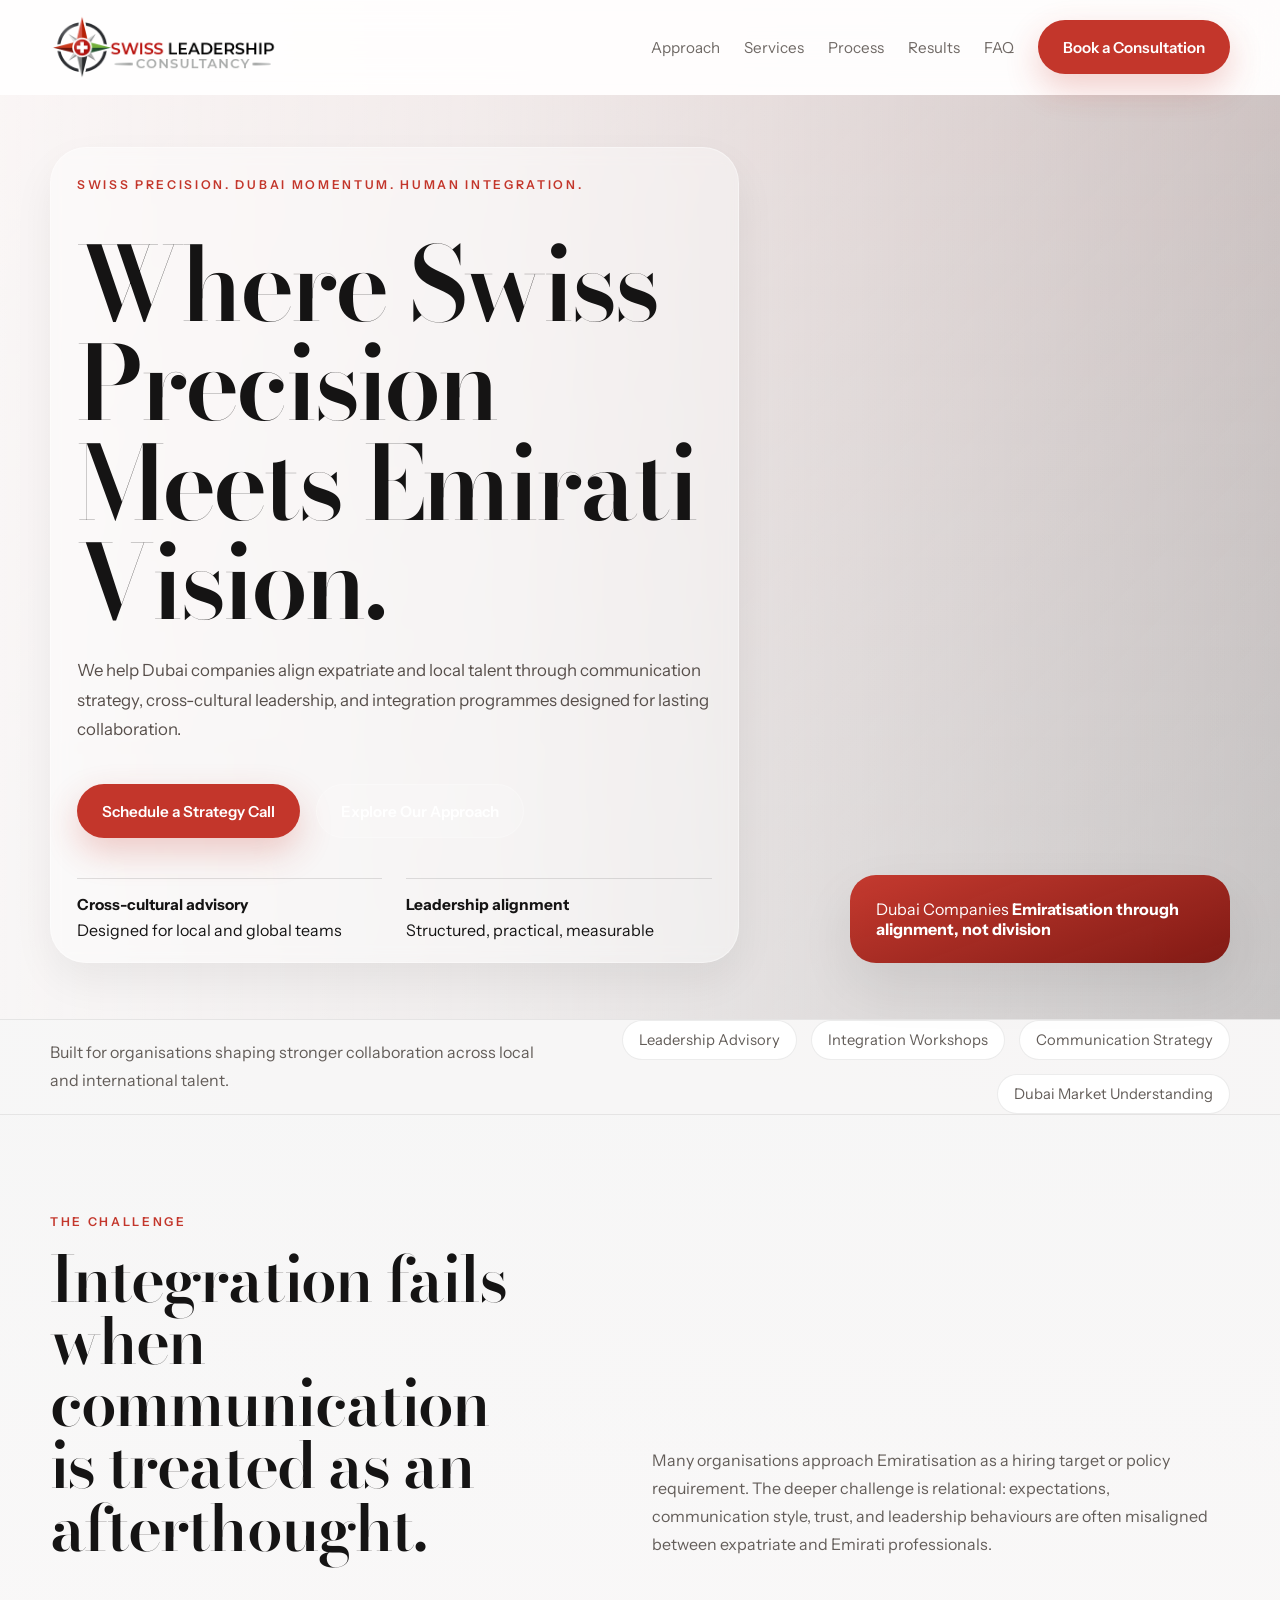
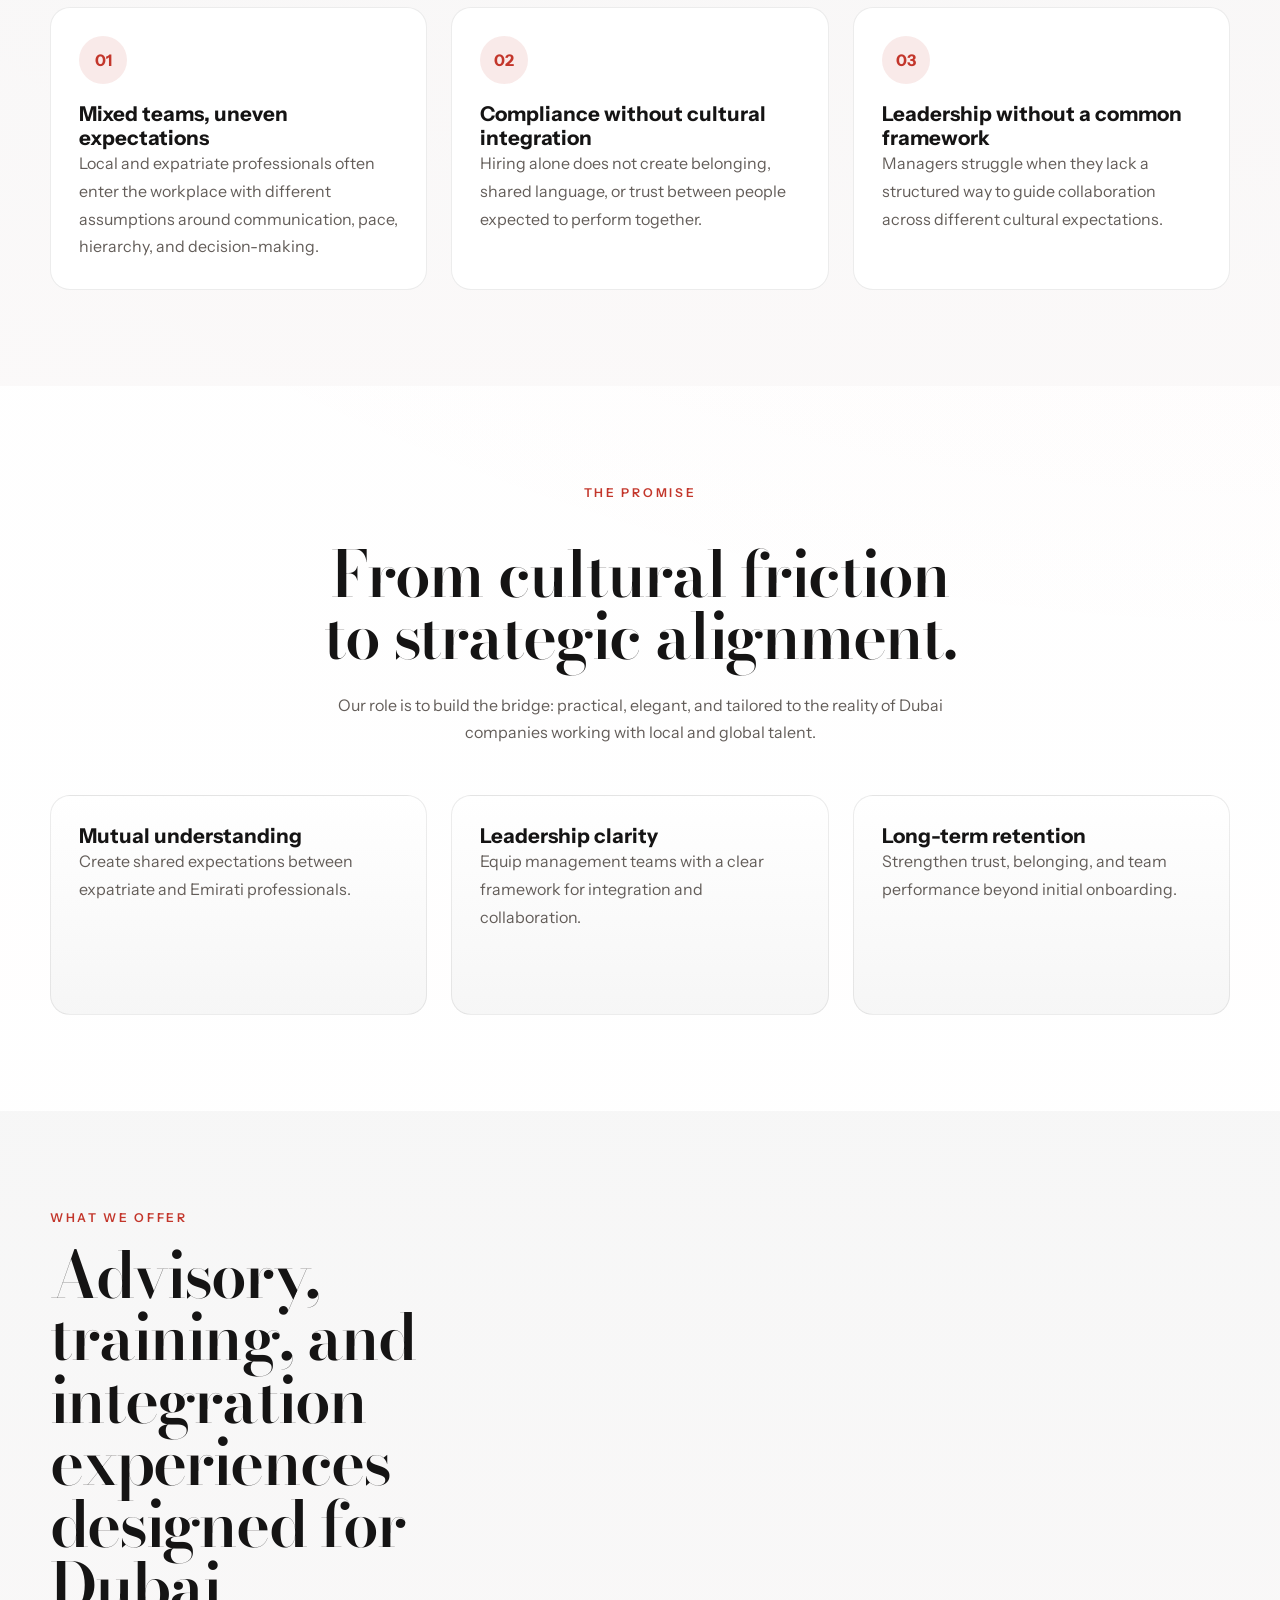
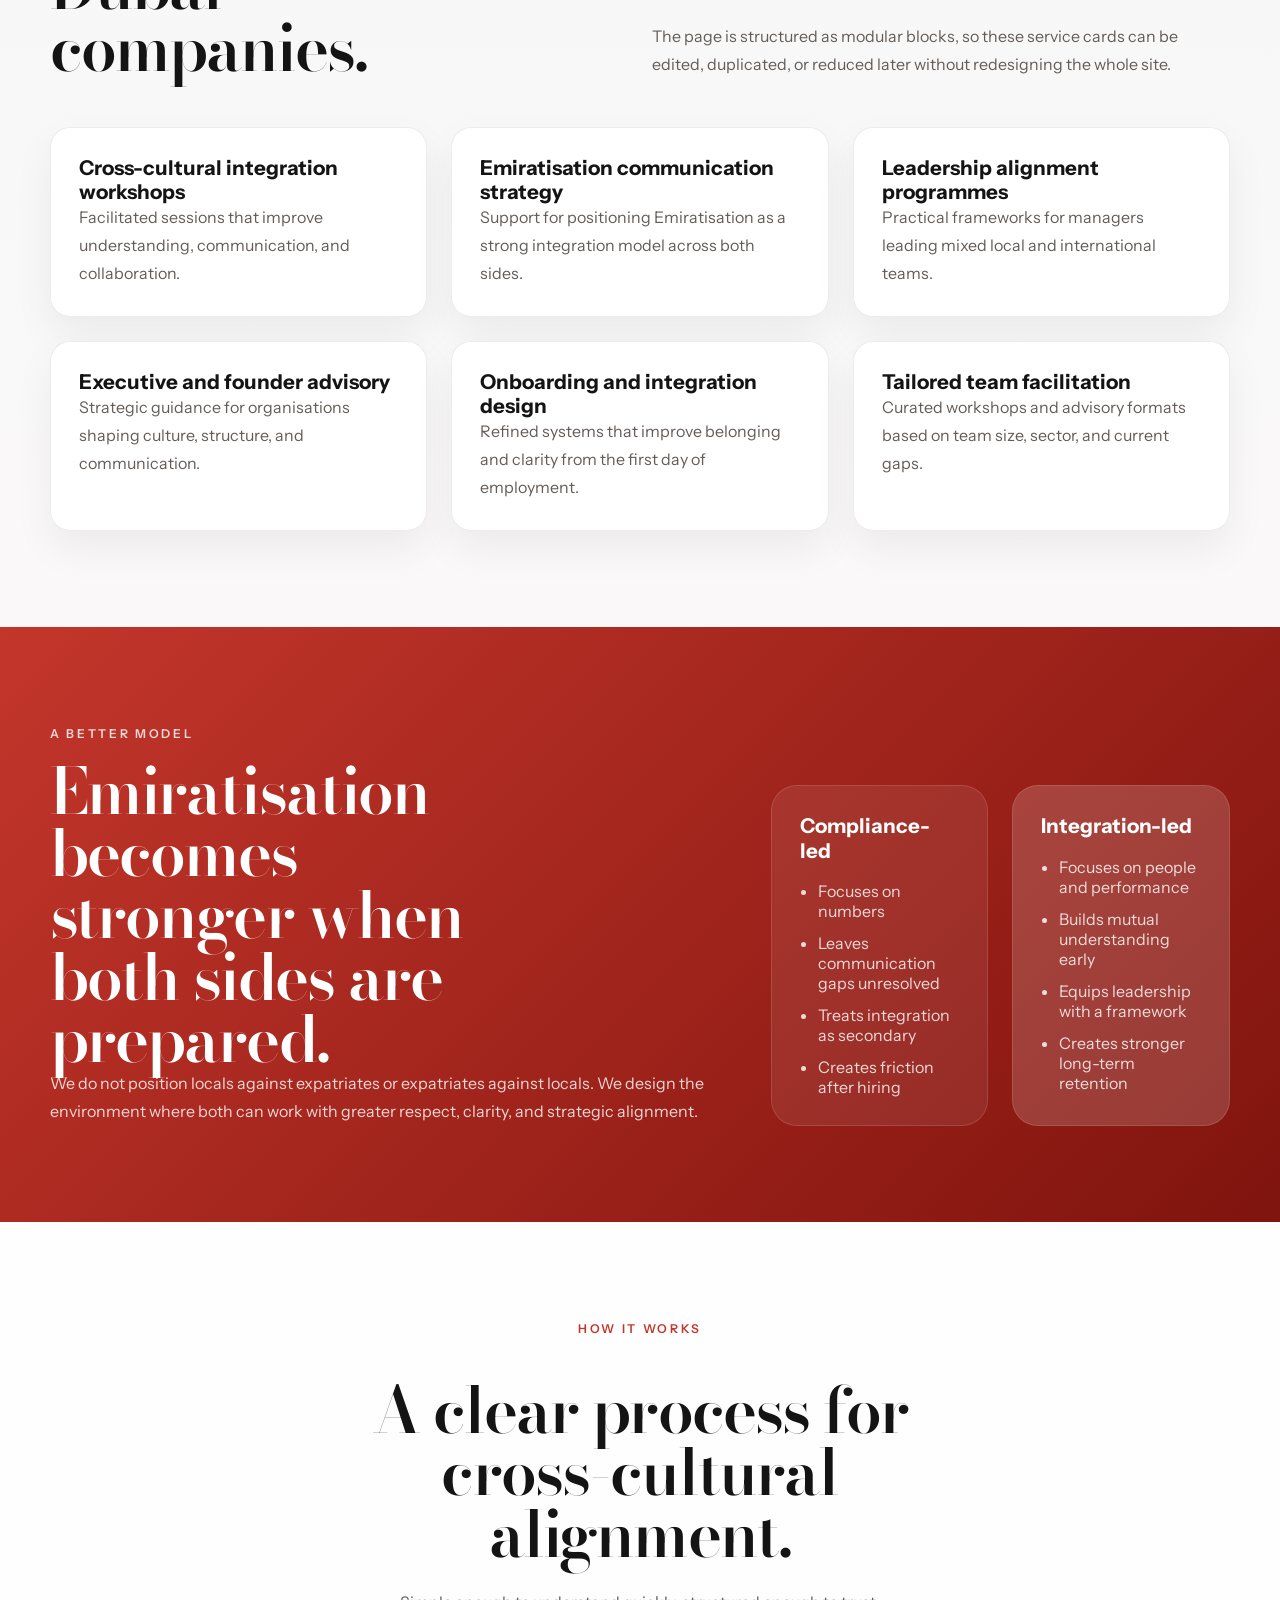
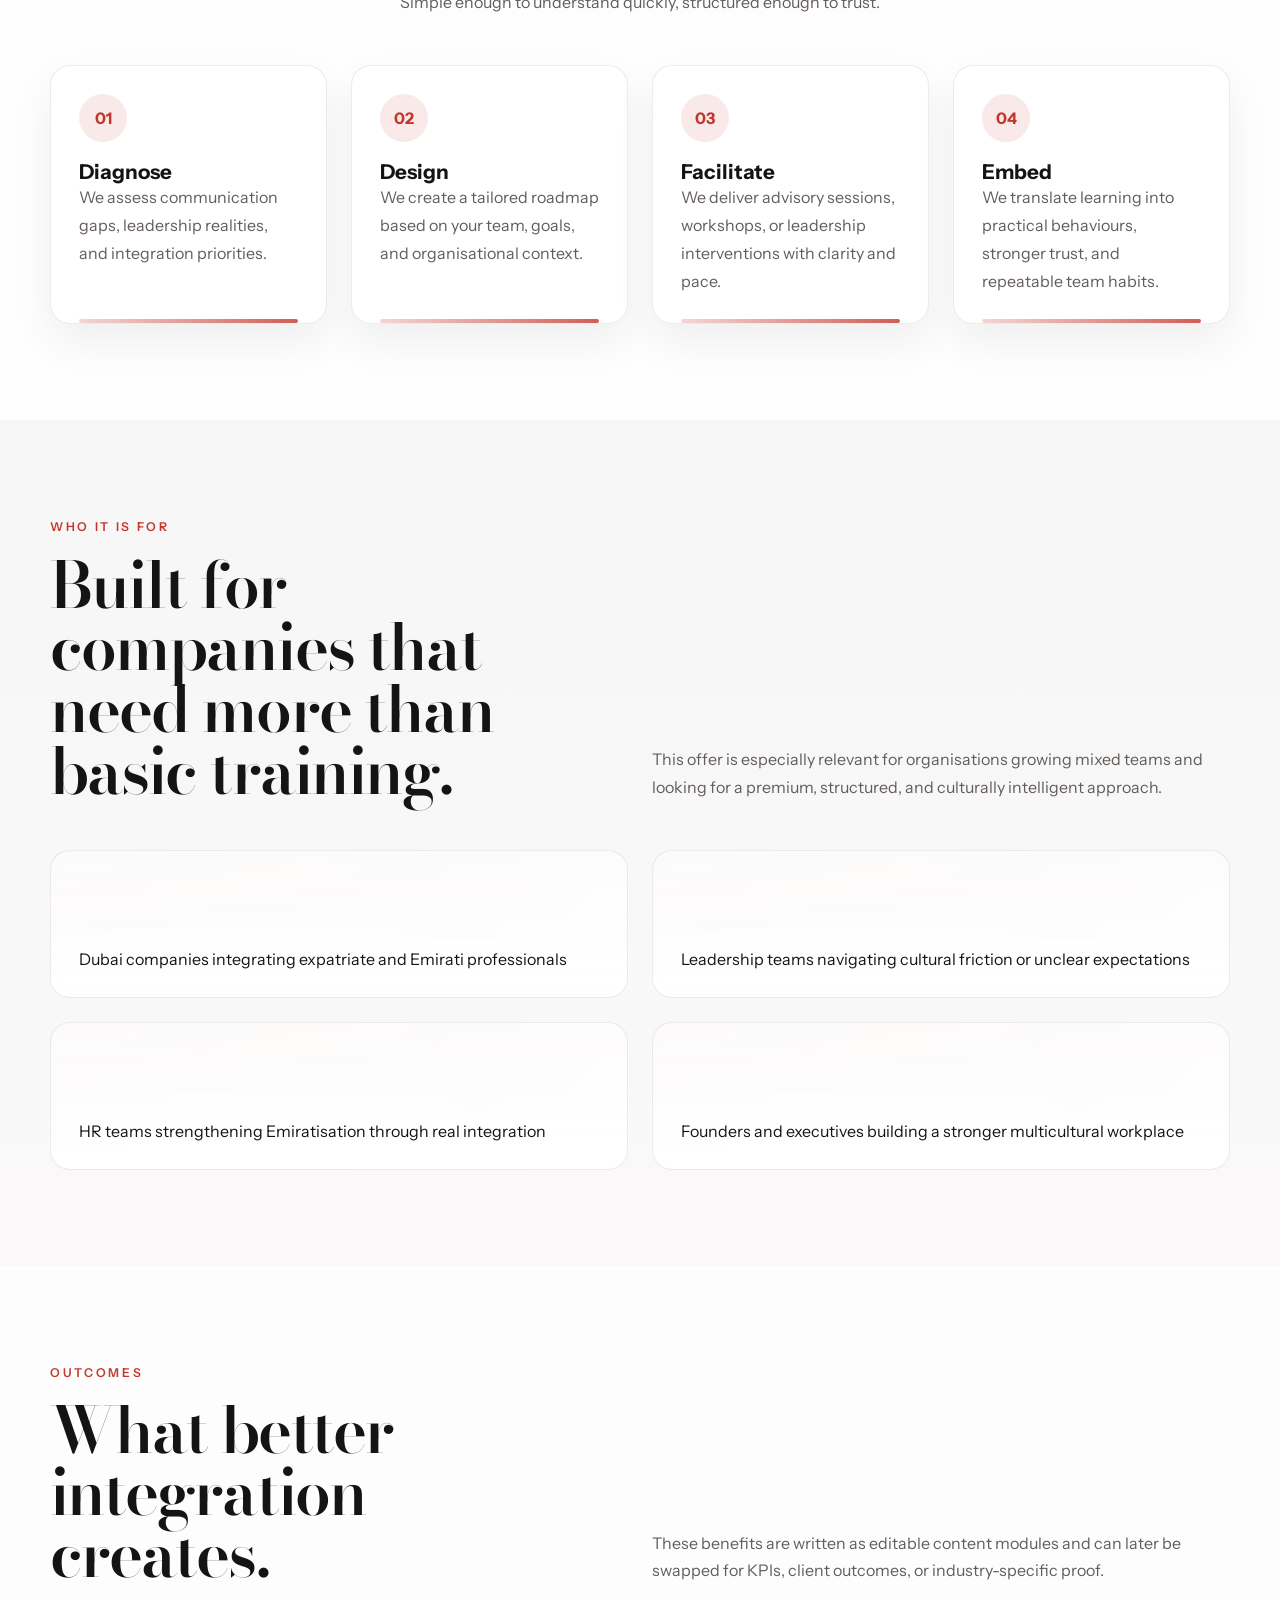
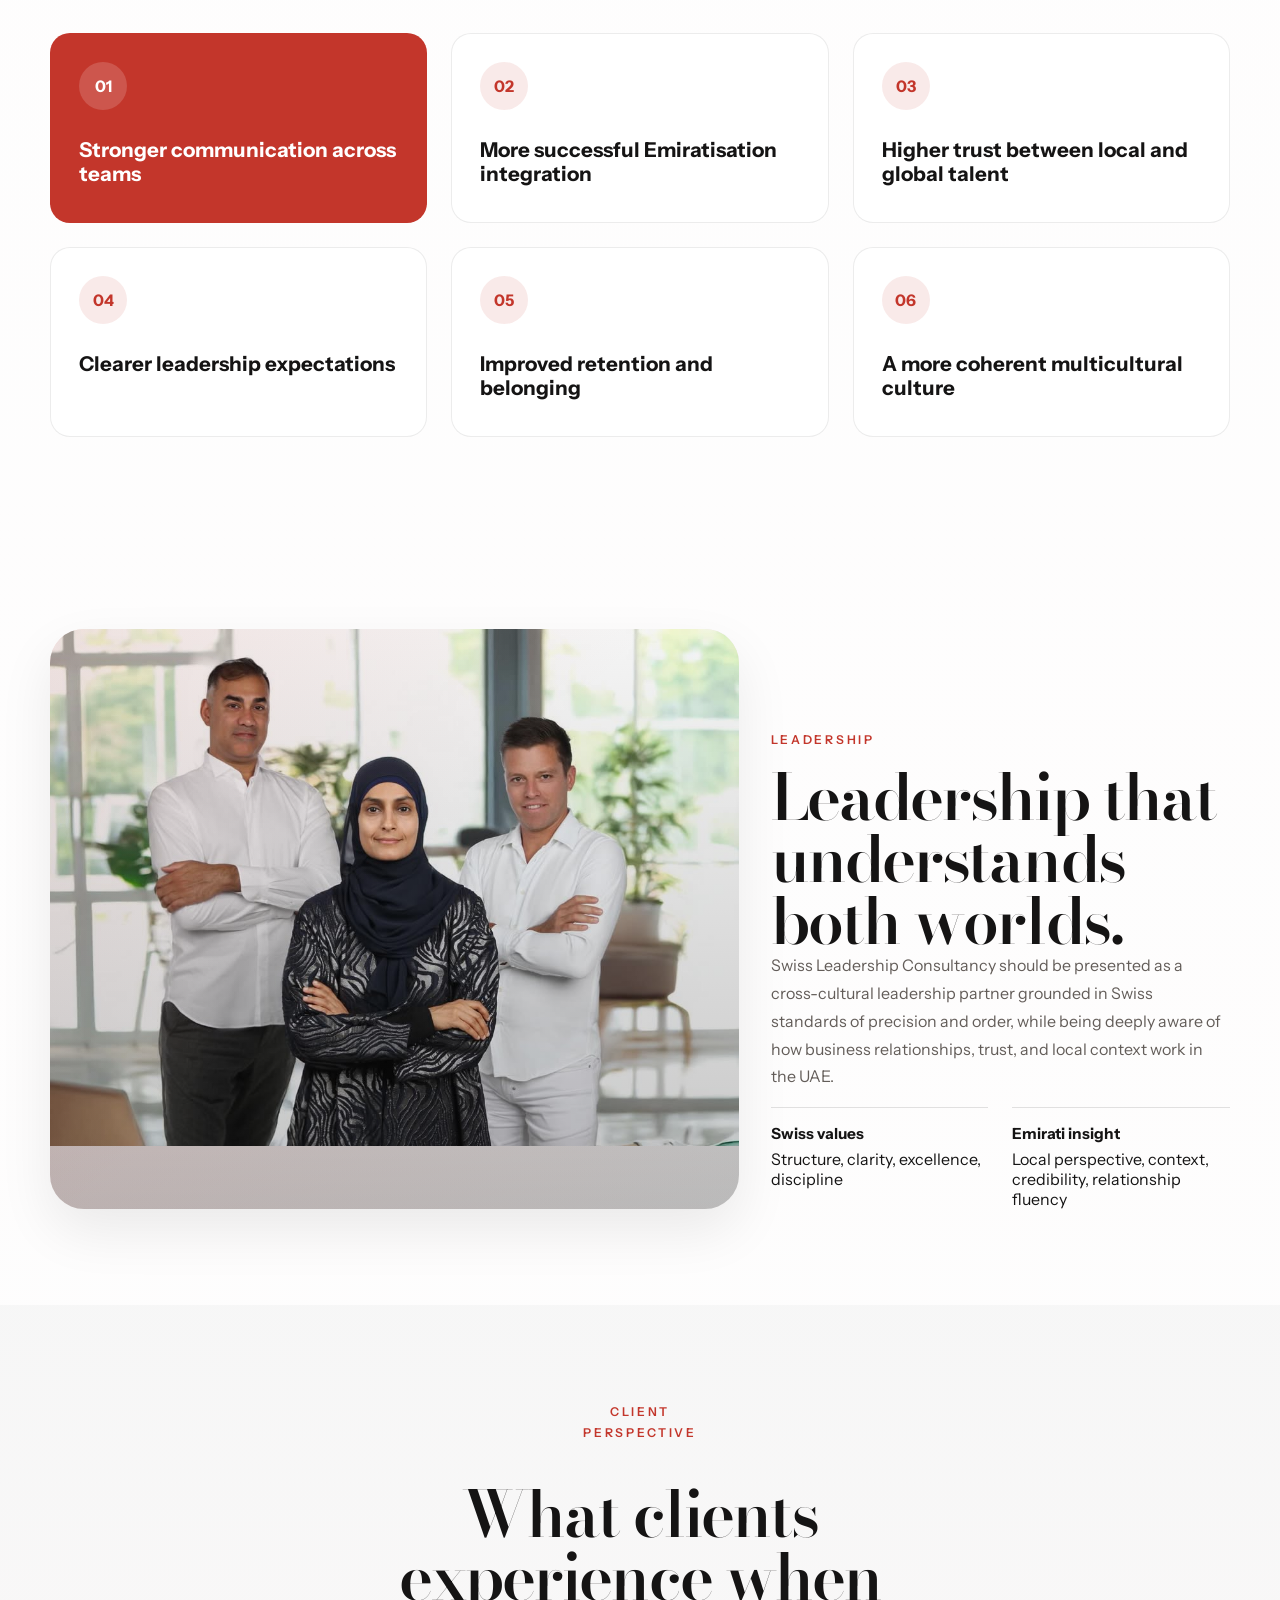
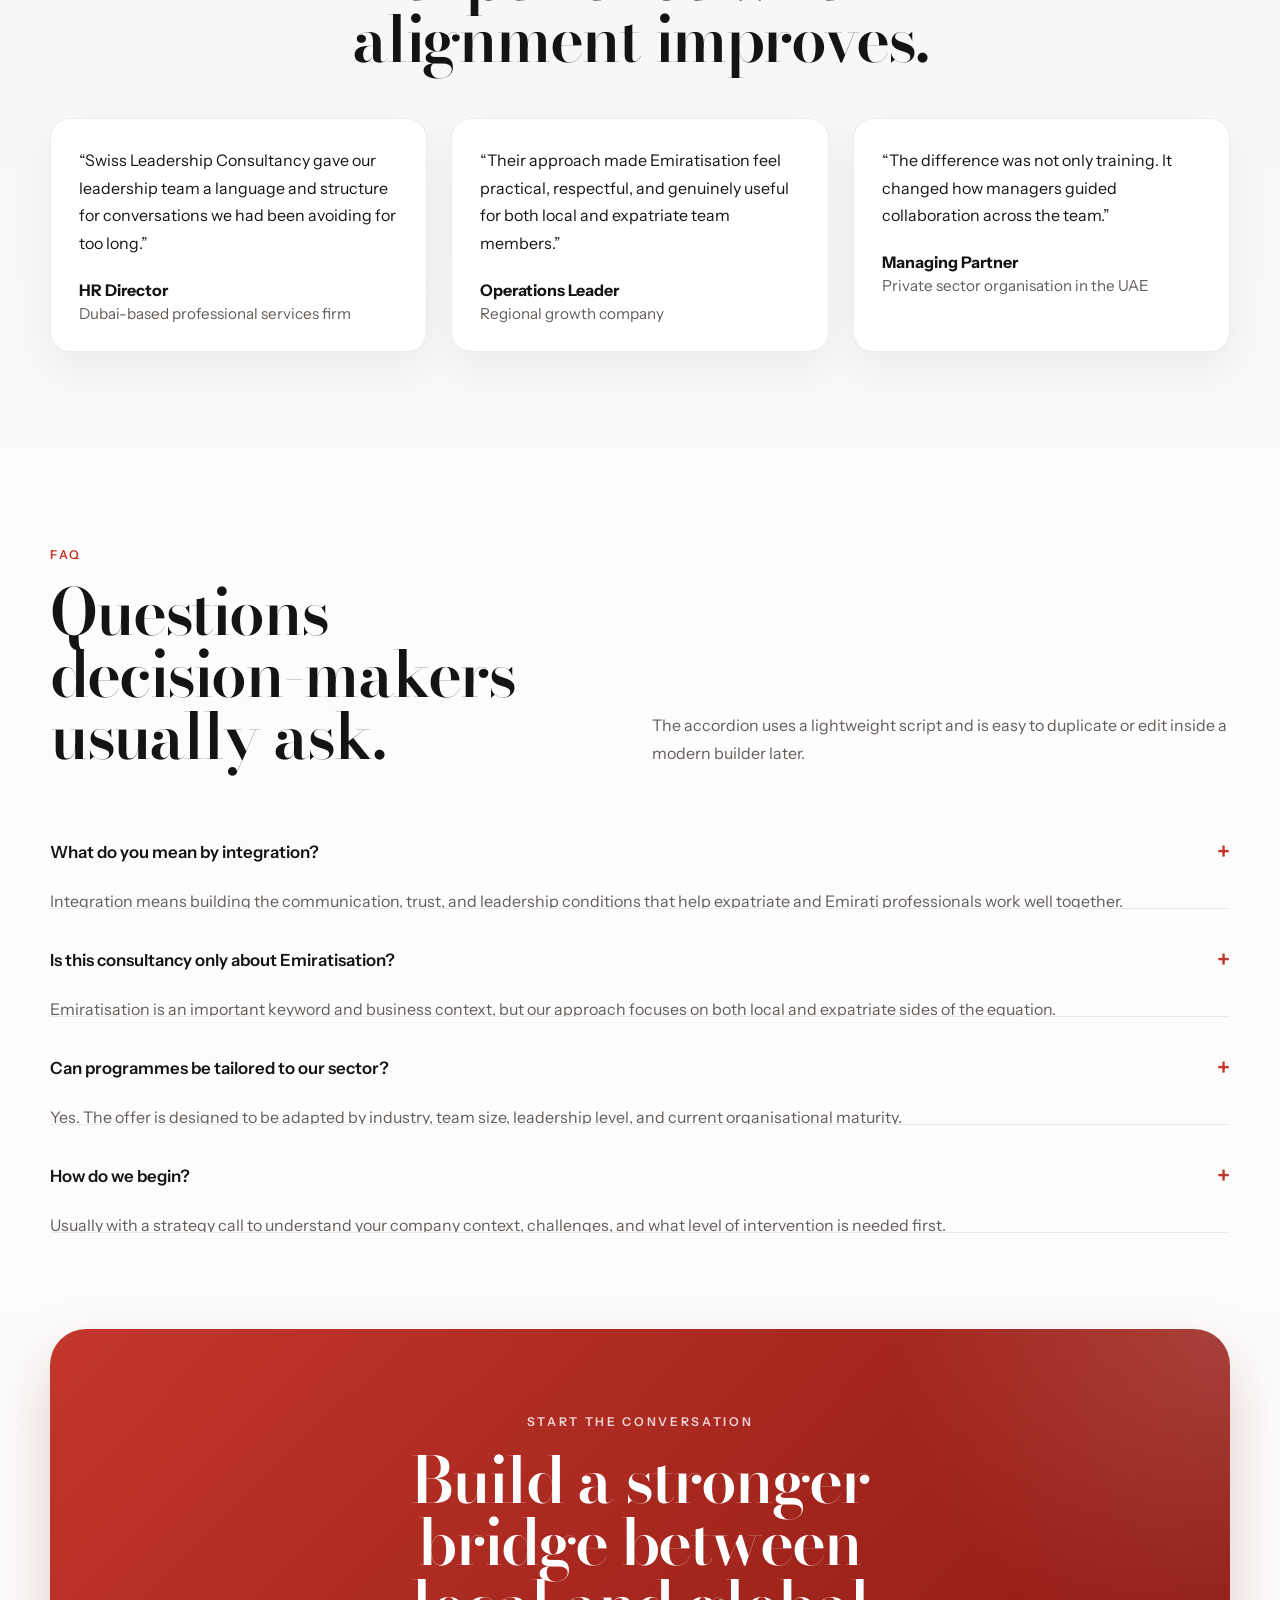
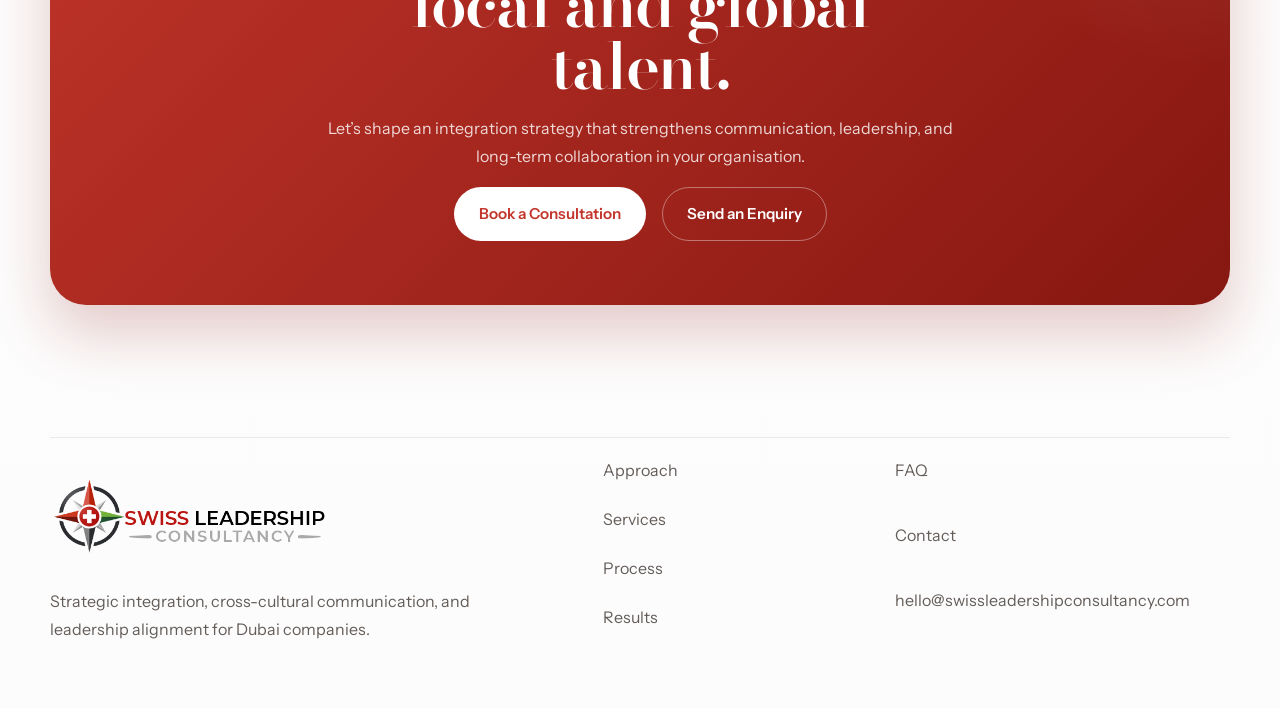
==== index.html @ d68fa77f "Initial landing page" ====
<!DOCTYPE html>
<html lang="en">

<head>
  <meta charset="UTF-8" />
  <meta name="viewport" content="width=device-width, initial-scale=1.0" />
  <title>Swiss Leadership Consultancy</title>
  <meta name="description"
    content="Swiss Leadership Consultancy helps Dubai companies strengthen integration between expatriate and Emirati talent through strategic communication, cultural alignment, and leadership advisory." />
  <link rel="preconnect" href="https://fonts.googleapis.com" />
  <link rel="preconnect" href="https://fonts.gstatic.com" crossorigin />
  <link
    href="https://fonts.googleapis.com/css2?family=Bodoni+Moda:opsz,wght@6..96,500;6..96,600;6..96,700&family=Instrument+Sans:wght@400;500;600;700&display=swap"
    rel="stylesheet" />
  <link rel="stylesheet" href="styles.css" />
</head>

<body>
  <div class="page-shell">
    <header class="site-header" data-header>
      <div class="container nav-shell">
        <a class="brand-mark" href="#top" aria-label="Swiss Leadership Consultancy home">
          <img
            class="brand-mark__logo"
            src="assets/logo.png"
            alt="Swiss Leadership Consultancy"
            width="511"
            height="200" />
        </a>

        <button class="nav-toggle" type="button" aria-expanded="false" aria-controls="site-nav" data-nav-toggle>
          <span></span>
          <span></span>
        </button>

        <nav class="site-nav" id="site-nav" data-nav>
          <a href="#approach">Approach</a>
          <a href="#services">Services</a>
          <a href="#process">Process</a>
          <a href="#results">Results</a>
          <a href="#faq">FAQ</a>
          <a class="button button--primary nav-cta" href="#contact">Book a Consultation</a>
        </nav>
      </div>
    </header>

    <main id="top">
      <section class="hero section">
        <div class="hero-media">
          <div class="hero-media__video-shell">
            <video
              class="hero-media__video"
              autoplay
              muted
              loop
              playsinline
              poster="assets/hero-video-poster.jpg">
              <source src="assets/hero-video.mp4" type="video/mp4" />
            </video>
          </div>
          <div class="hero-media__overlay"></div>
          <div class="hero-media__pattern"></div>
        </div>

        <div class="container hero-grid">
          <div class="hero-copy hero-copy--panel">
            <p class="eyebrow">Swiss precision. Dubai momentum. Human integration.</p>
            <h1>Where Swiss Precision Meets Emirati Vision.</h1>
            <p class="hero-copy__lead">
              We help Dubai companies align expatriate and local talent through
              communication strategy, cross-cultural leadership, and integration
              programmes designed for lasting collaboration.
            </p>
            <div class="hero-actions">
              <a class="button button--primary" href="#contact">Schedule a Strategy Call</a>
              <a class="button button--secondary" href="#services">Explore Our Approach</a>
            </div>
            <div class="hero-trust">
              <div>
                <strong>Cross-cultural advisory</strong>
                <span>Designed for local and global teams</span>
              </div>
              <div>
                <strong>Leadership alignment</strong>
                <span>Structured, practical, measurable</span>
              </div>
            </div>
          </div>

          <div class="hero-visual" aria-label="Dubai companies alignment message">
            <div class="hero-visual__frame">
              <div class="hero-visual__card hero-visual__card--accent">
                <span>Dubai Companies</span>
                <strong>Emiratisation through alignment, not division</strong>
              </div>
            </div>
          </div>
        </div>
      </section>

      <section class="trust-strip">
        <div class="container trust-strip__inner">
          <p>Built for organisations shaping stronger collaboration across local and international talent.</p>
          <div class="trust-strip__items" aria-label="Credibility highlights">
            <span>Leadership Advisory</span>
            <span>Integration Workshops</span>
            <span>Communication Strategy</span>
            <span>Dubai Market Understanding</span>
          </div>
        </div>
      </section>

      <section class="section section--soft" id="approach">
        <div class="container split-intro">
          <div>
            <p class="eyebrow">The challenge</p>
            <h2>Integration fails when communication is treated as an afterthought.</h2>
          </div>
          <p class="section-intro">
            Many organisations approach Emiratisation as a hiring target or policy
            requirement. The deeper challenge is relational: expectations,
            communication style, trust, and leadership behaviours are often
            misaligned between expatriate and Emirati professionals.
          </p>
        </div>

        <div class="container card-grid card-grid--three">
          <article class="info-card">
            <span class="card-index">01</span>
            <h3>Mixed teams, uneven expectations</h3>
            <p>
              Local and expatriate professionals often enter the workplace with
              different assumptions around communication, pace, hierarchy, and decision-making.
            </p>
          </article>
          <article class="info-card">
            <span class="card-index">02</span>
            <h3>Compliance without cultural integration</h3>
            <p>
              Hiring alone does not create belonging, shared language, or trust
              between people expected to perform together.
            </p>
          </article>
          <article class="info-card">
            <span class="card-index">03</span>
            <h3>Leadership without a common framework</h3>
            <p>
              Managers struggle when they lack a structured way to guide
              collaboration across different cultural expectations.
            </p>
          </article>
        </div>
      </section>

      <section class="section">
        <div class="container centered-intro">
          <p class="eyebrow">The promise</p>
          <h2>From cultural friction to strategic alignment.</h2>
          <p>
            Our role is to build the bridge: practical, elegant, and tailored to the
            reality of Dubai companies working with local and global talent.
          </p>
        </div>

        <div class="container promise-grid">
          <article class="pillar-card">
            <h3>Mutual understanding</h3>
            <p>Create shared expectations between expatriate and Emirati professionals.</p>
          </article>
          <article class="pillar-card">
            <h3>Leadership clarity</h3>
            <p>Equip management teams with a clear framework for integration and collaboration.</p>
          </article>
          <article class="pillar-card">
            <h3>Long-term retention</h3>
            <p>Strengthen trust, belonging, and team performance beyond initial onboarding.</p>
          </article>
        </div>
      </section>

      <section class="section section--soft" id="services">
        <div class="container split-intro">
          <div>
            <p class="eyebrow">What we offer</p>
            <h2>Advisory, training, and integration experiences designed for Dubai companies.</h2>
          </div>
          <p class="section-intro">
            The page is structured as modular blocks, so these service cards can be
            edited, duplicated, or reduced later without redesigning the whole site.
          </p>
        </div>

        <div class="container card-grid card-grid--three">
          <article class="service-card">
            <h3>Cross-cultural integration workshops</h3>
            <p>Facilitated sessions that improve understanding, communication, and collaboration.</p>
          </article>
          <article class="service-card">
            <h3>Emiratisation communication strategy</h3>
            <p>Support for positioning Emiratisation as a strong integration model across both sides.</p>
          </article>
          <article class="service-card">
            <h3>Leadership alignment programmes</h3>
            <p>Practical frameworks for managers leading mixed local and international teams.</p>
          </article>
          <article class="service-card">
            <h3>Executive and founder advisory</h3>
            <p>Strategic guidance for organisations shaping culture, structure, and communication.</p>
          </article>
          <article class="service-card">
            <h3>Onboarding and integration design</h3>
            <p>Refined systems that improve belonging and clarity from the first day of employment.</p>
          </article>
          <article class="service-card">
            <h3>Tailored team facilitation</h3>
            <p>Curated workshops and advisory formats based on team size, sector, and current gaps.</p>
          </article>
        </div>
      </section>

      <section class="section section--contrast">
        <div class="container comparison-layout">
          <div class="comparison-copy">
            <p class="eyebrow eyebrow--light">A better model</p>
            <h2>Emiratisation becomes stronger when both sides are prepared.</h2>
            <p>
              We do not position locals against expatriates or expatriates against
              locals. We design the environment where both can work with greater
              respect, clarity, and strategic alignment.
            </p>
          </div>
          <div class="comparison-table">
            <div class="comparison-table__column">
              <h3>Compliance-led</h3>
              <ul>
                <li>Focuses on numbers</li>
                <li>Leaves communication gaps unresolved</li>
                <li>Treats integration as secondary</li>
                <li>Creates friction after hiring</li>
              </ul>
            </div>
            <div class="comparison-table__column comparison-table__column--accent">
              <h3>Integration-led</h3>
              <ul>
                <li>Focuses on people and performance</li>
                <li>Builds mutual understanding early</li>
                <li>Equips leadership with a framework</li>
                <li>Creates stronger long-term retention</li>
              </ul>
            </div>
          </div>
        </div>
      </section>

      <section class="section" id="process">
        <div class="container centered-intro">
          <p class="eyebrow">How it works</p>
          <h2>A clear process for cross-cultural alignment.</h2>
          <p>Simple enough to understand quickly, structured enough to trust.</p>
        </div>

        <div class="container process-grid">
          <article class="process-step">
            <span>01</span>
            <h3>Diagnose</h3>
            <p>We assess communication gaps, leadership realities, and integration priorities.</p>
          </article>
          <article class="process-step">
            <span>02</span>
            <h3>Design</h3>
            <p>We create a tailored roadmap based on your team, goals, and organisational context.</p>
          </article>
          <article class="process-step">
            <span>03</span>
            <h3>Facilitate</h3>
            <p>We deliver advisory sessions, workshops, or leadership interventions with clarity and pace.</p>
          </article>
          <article class="process-step">
            <span>04</span>
            <h3>Embed</h3>
            <p>We translate learning into practical behaviours, stronger trust, and repeatable team habits.</p>
          </article>
        </div>
      </section>

      <section class="section section--soft">
        <div class="container split-intro">
          <div>
            <p class="eyebrow">Who it is for</p>
            <h2>Built for companies that need more than basic training.</h2>
          </div>
          <p class="section-intro">
            This offer is especially relevant for organisations growing mixed teams
            and looking for a premium, structured, and culturally intelligent approach.
          </p>
        </div>
        <div class="container audience-grid">
          <div class="audience-card">Dubai companies integrating expatriate and Emirati professionals</div>
          <div class="audience-card">Leadership teams navigating cultural friction or unclear expectations</div>
          <div class="audience-card">HR teams strengthening Emiratisation through real integration</div>
          <div class="audience-card">Founders and executives building a stronger multicultural workplace</div>
        </div>
      </section>

      <section class="section" id="results">
        <div class="container split-intro">
          <div>
            <p class="eyebrow">Outcomes</p>
            <h2>What better integration creates.</h2>
          </div>
          <p class="section-intro">
            These benefits are written as editable content modules and can later be
            swapped for KPIs, client outcomes, or industry-specific proof.
          </p>
        </div>

        <div class="container results-grid">
          <article class="result-card result-card--highlight">
            <strong>01</strong>
            <h3>Stronger communication across teams</h3>
          </article>
          <article class="result-card">
            <strong>02</strong>
            <h3>More successful Emiratisation integration</h3>
          </article>
          <article class="result-card">
            <strong>03</strong>
            <h3>Higher trust between local and global talent</h3>
          </article>
          <article class="result-card">
            <strong>04</strong>
            <h3>Clearer leadership expectations</h3>
          </article>
          <article class="result-card">
            <strong>05</strong>
            <h3>Improved retention and belonging</h3>
          </article>
          <article class="result-card">
            <strong>06</strong>
            <h3>A more coherent multicultural culture</h3>
          </article>
        </div>
      </section>

      <section class="section team-section">
        <div class="container team-layout">
          <div class="team-visual">
            <div class="team-visual__portrait">
              <img
                class="team-visual__image"
                src="assets/team.jpg"
                alt="Swiss Leadership Consultancy founders and leadership team"
                width="1080"
                height="810" />
            </div>
          </div>
          <div class="team-copy">
            <p class="eyebrow">Leadership</p>
            <h2>Leadership that understands both worlds.</h2>
            <p>
              Swiss Leadership Consultancy should be presented as a cross-cultural
              leadership partner grounded in Swiss standards of precision and order,
              while being deeply aware of how business relationships, trust, and local
              context work in the UAE.
            </p>
            <div class="team-highlights">
              <div>
                <strong>Swiss values</strong>
                <span>Structure, clarity, excellence, discipline</span>
              </div>
              <div>
                <strong>Emirati insight</strong>
                <span>Local perspective, context, credibility, relationship fluency</span>
              </div>
            </div>
          </div>
        </div>
      </section>

      <section class="section section--soft">
        <div class="container centered-intro">
          <p class="eyebrow">Client perspective</p>
          <h2>What clients experience when alignment improves.</h2>
        </div>

        <div class="container testimonial-grid">
          <article class="testimonial-card">
            <p>
              “Swiss Leadership Consultancy gave our leadership team a language and
              structure for conversations we had been avoiding for too long.”
            </p>
            <strong>HR Director</strong>
            <span>Dubai-based professional services firm</span>
          </article>
          <article class="testimonial-card">
            <p>
              “Their approach made Emiratisation feel practical, respectful, and
              genuinely useful for both local and expatriate team members.”
            </p>
            <strong>Operations Leader</strong>
            <span>Regional growth company</span>
          </article>
          <article class="testimonial-card">
            <p>
              “The difference was not only training. It changed how managers guided
              collaboration across the team.”
            </p>
            <strong>Managing Partner</strong>
            <span>Private sector organisation in the UAE</span>
          </article>
        </div>
      </section>

      <section class="section faq-section" id="faq">
        <div class="container split-intro">
          <div>
            <p class="eyebrow">FAQ</p>
            <h2>Questions decision-makers usually ask.</h2>
          </div>
          <p class="section-intro">
            The accordion uses a lightweight script and is easy to duplicate or
            edit inside a modern builder later.
          </p>
        </div>

        <div class="container faq-list" data-faq-list>
          <article class="faq-item">
            <button class="faq-question" type="button" aria-expanded="false">
              What do you mean by integration?
            </button>
            <div class="faq-answer">
              <p>
                Integration means building the communication, trust, and leadership
                conditions that help expatriate and Emirati professionals work well together.
              </p>
            </div>
          </article>
          <article class="faq-item">
            <button class="faq-question" type="button" aria-expanded="false">
              Is this consultancy only about Emiratisation?
            </button>
            <div class="faq-answer">
              <p>
                Emiratisation is an important keyword and business context, but our
                approach focuses on both local and expatriate sides of the equation.
              </p>
            </div>
          </article>
          <article class="faq-item">
            <button class="faq-question" type="button" aria-expanded="false">
              Can programmes be tailored to our sector?
            </button>
            <div class="faq-answer">
              <p>
                Yes. The offer is designed to be adapted by industry, team size,
                leadership level, and current organisational maturity.
              </p>
            </div>
          </article>
          <article class="faq-item">
            <button class="faq-question" type="button" aria-expanded="false">
              How do we begin?
            </button>
            <div class="faq-answer">
              <p>
                Usually with a strategy call to understand your company context,
                challenges, and what level of intervention is needed first.
              </p>
            </div>
          </article>
        </div>
      </section>

      <section class="section cta-section" id="contact">
        <div class="container cta-panel">
          <p class="eyebrow eyebrow--light">Start the conversation</p>
          <h2>Build a stronger bridge between local and global talent.</h2>
          <p>
            Let’s shape an integration strategy that strengthens communication,
            leadership, and long-term collaboration in your organisation.
          </p>
          <div class="hero-actions hero-actions--center">
            <a class="button button--light" href="mailto:hello@swissleadershipconsultancy.com">Book a Consultation</a>
            <a class="button button--ghost" href="mailto:hello@swissleadershipconsultancy.com">Send an Enquiry</a>
          </div>
        </div>
      </section>
    </main>

    <footer class="site-footer">
      <div class="container footer-grid">
          <div>
            <a class="brand-mark brand-mark--footer" href="#top">
              <img
                class="brand-mark__logo brand-mark__logo--footer"
                src="assets/logo.png"
                alt="Swiss Leadership Consultancy"
                width="511"
                height="200" />
            </a>
          <p class="footer-note">
            Strategic integration, cross-cultural communication, and leadership
            alignment for Dubai companies.
          </p>
        </div>
        <div class="footer-links">
          <a href="#approach">Approach</a>
          <a href="#services">Services</a>
          <a href="#process">Process</a>
          <a href="#results">Results</a>
        </div>
        <div class="footer-links">
          <a href="#faq">FAQ</a>
          <a href="#contact">Contact</a>
          <a href="mailto:hello@swissleadershipconsultancy.com">hello@swissleadershipconsultancy.com</a>
        </div>
      </div>
    </footer>
  </div>

  <script src="script.js"></script>
</body>

</html>
---- styles.css ----
:root {
  --color-bg: #ffffff;
  --color-surface: #f6f6f6;
  --color-primary: #c3362b;
  --color-text: #151414;
  --color-muted: #635d59;
  --color-border: rgba(21, 20, 20, 0.1);
  --color-overlay: rgba(16, 16, 16, 0.42);
  --shadow-soft: 0 22px 54px rgba(18, 16, 16, 0.08);
  --shadow-card: 0 18px 42px rgba(18, 16, 16, 0.06);
  --radius-xl: 36px;
  --radius-lg: 26px;
  --radius-md: 20px;
  --radius-sm: 14px;
  --container: 1180px;
  --space-1: 8px;
  --space-2: 16px;
  --space-3: 24px;
  --space-4: 32px;
  --space-5: 48px;
  --space-6: 72px;
  --space-7: 96px;
}

*,
*::before,
*::after {
  box-sizing: border-box;
}

html {
  scroll-behavior: smooth;
}

body {
  margin: 0;
  font-family: "Instrument Sans", sans-serif;
  color: var(--color-text);
  background:
    radial-gradient(circle at top right, rgba(195, 54, 43, 0.07), transparent 22%),
    linear-gradient(180deg, #ffffff 0%, #fdfcfc 100%);
}

img,
video {
  display: block;
  max-width: 100%;
}

a {
  color: inherit;
  text-decoration: none;
}

button,
input,
textarea,
select {
  font: inherit;
}

.page-shell {
  overflow: clip;
}

.container {
  width: min(calc(100% - 40px), var(--container));
  margin: 0 auto;
}

.section {
  padding: var(--space-7) 0;
}

.section--soft {
  background: linear-gradient(180deg, rgba(246, 246, 246, 0.92), rgba(250, 248, 248, 0.86));
}

.section--contrast {
  color: #ffffff;
  background:
    linear-gradient(135deg, rgba(195, 54, 43, 0.98), rgba(126, 19, 13, 0.98)),
    #c3362b;
}

.eyebrow {
  margin: 0 0 var(--space-2);
  font-size: 0.76rem;
  font-weight: 600;
  letter-spacing: 0.22em;
  text-transform: uppercase;
  color: var(--color-primary);
}

.eyebrow--light {
  color: rgba(255, 255, 255, 0.76);
}

h1,
h2,
h3 {
  margin: 0;
}

h1,
h2 {
  font-family: "Bodoni Moda", serif;
  font-weight: 600;
  letter-spacing: -0.03em;
  line-height: 0.97;
}

h1 {
  font-size: clamp(3.65rem, 8vw, 6.4rem);
  max-width: 10ch;
}

h2 {
  font-size: clamp(2.5rem, 5vw, 4.2rem);
  max-width: 12ch;
}

h3 {
  font-size: 1.28rem;
  line-height: 1.18;
}

p {
  margin: 0;
  color: var(--color-muted);
  line-height: 1.74;
}

.site-header {
  position: sticky;
  top: 0;
  z-index: 50;
  backdrop-filter: blur(18px);
  background: rgba(255, 255, 255, 0.8);
  border-bottom: 1px solid transparent;
  transition: border-color 180ms ease, background 180ms ease, box-shadow 180ms ease;
}

.site-header.is-scrolled {
  border-color: var(--color-border);
  box-shadow: 0 12px 32px rgba(17, 17, 17, 0.04);
}

.nav-shell {
  display: flex;
  align-items: center;
  justify-content: space-between;
  min-height: 94px;
  gap: var(--space-3);
}

.brand-mark {
  display: inline-flex;
  align-items: center;
  flex: 0 0 auto;
}

.brand-mark__logo {
  width: clamp(188px, 18vw, 268px);
  height: auto;
  object-fit: contain;
}

.brand-mark__logo--footer {
  width: clamp(200px, 22vw, 290px);
}

.site-nav {
  display: flex;
  align-items: center;
  gap: var(--space-3);
}

.site-nav a:not(.button) {
  font-size: 0.95rem;
  color: #6f6965;
}

.nav-toggle {
  display: none;
  border: 0;
  background: transparent;
  padding: 0;
}

.nav-toggle span {
  display: block;
  width: 24px;
  height: 2px;
  margin: 5px 0;
  background: var(--color-text);
}

.button {
  display: inline-flex;
  align-items: center;
  justify-content: center;
  min-height: 54px;
  padding: 0 24px;
  border-radius: 999px;
  border: 1px solid transparent;
  font-size: 0.95rem;
  font-weight: 600;
  transition: transform 180ms ease, box-shadow 180ms ease, background-color 180ms ease;
}

.button:hover {
  transform: translateY(-2px);
}

.button--primary {
  background: var(--color-primary);
  color: #ffffff;
  box-shadow: 0 14px 34px rgba(195, 54, 43, 0.24);
}

.button--secondary {
  border-color: rgba(255, 255, 255, 0.25);
  background: rgba(255, 255, 255, 0.12);
  color: #ffffff;
}

.button--light {
  background: #ffffff;
  color: var(--color-primary);
}

.button--ghost {
  border-color: rgba(255, 255, 255, 0.38);
  color: #ffffff;
}

.hero {
  position: relative;
  padding-top: 52px;
  padding-bottom: 56px;
  min-height: 0;
  display: grid;
  align-items: center;
}

.hero-media {
  position: absolute;
  inset: 0;
  overflow: hidden;
}

.hero-media__video-shell {
  position: absolute;
  inset: 0;
  background:
    linear-gradient(135deg, rgba(195, 54, 43, 0.22), rgba(12, 12, 12, 0.08)),
    url("assets/hero-video-poster.jpg") center/cover no-repeat,
    linear-gradient(135deg, rgba(248, 244, 244, 0.96), rgba(240, 235, 235, 0.82));
}

.hero-media__video {
  width: 100%;
  height: 100%;
  object-fit: cover;
}

.hero-media__overlay {
  position: absolute;
  inset: 0;
  background:
    linear-gradient(90deg, rgba(255, 255, 255, 0.86) 0%, rgba(255, 255, 255, 0.72) 38%, rgba(255, 255, 255, 0.24) 100%),
    linear-gradient(180deg, rgba(255, 255, 255, 0.02), rgba(255, 255, 255, 0.18)),
    linear-gradient(135deg, rgba(21, 20, 20, 0.08), rgba(21, 20, 20, 0.28));
}

.hero-media__pattern {
  position: absolute;
  inset: auto auto 52px 5%;
  width: 220px;
  height: 220px;
  background-image:
    linear-gradient(rgba(21, 20, 20, 0.06) 1px, transparent 1px),
    linear-gradient(90deg, rgba(21, 20, 20, 0.06) 1px, transparent 1px);
  background-size: 24px 24px;
  mask-image: linear-gradient(180deg, rgba(0, 0, 0, 0.85), transparent);
}

.hero-grid,
.team-layout,
.comparison-layout {
  position: relative;
  z-index: 1;
  display: grid;
  grid-template-columns: minmax(0, 1.08fr) minmax(320px, 0.72fr);
  gap: 32px;
  align-items: end;
}

.hero-copy {
  display: grid;
  gap: var(--space-3);
}

.hero-copy--panel {
  max-width: 720px;
  padding: 26px 26px 22px;
  border-radius: var(--radius-xl);
  background: rgba(255, 255, 255, 0.42);
  backdrop-filter: blur(8px);
  border: 1px solid rgba(255, 255, 255, 0.38);
  box-shadow: var(--shadow-card);
}

.hero-copy__lead {
  max-width: 58ch;
  font-size: 1.05rem;
  color: #574f4b;
}

.hero-actions {
  display: flex;
  flex-wrap: wrap;
  gap: var(--space-2);
  padding-top: var(--space-2);
}

.hero-actions--center {
  justify-content: center;
}

.hero-trust,
.team-highlights {
  display: grid;
  grid-template-columns: repeat(2, minmax(0, 1fr));
  gap: var(--space-3);
  padding-top: var(--space-2);
}

.hero-trust div,
.team-highlights div {
  padding-top: var(--space-2);
  border-top: 1px solid rgba(21, 20, 20, 0.12);
}

.hero-trust strong,
.team-highlights strong {
  display: block;
  margin-bottom: 6px;
  font-size: 0.96rem;
}

.hero-visual {
  position: relative;
}

.hero-visual__frame {
  position: relative;
  min-height: 220px;
}

.hero-visual__frame::before {
  content: none;
}

.hero-visual__image-wrap {
  position: absolute;
  inset: 0;
}

.hero-visual__image-wrap::after {
  content: "";
  position: absolute;
  inset: 0;
  background:
    linear-gradient(180deg, rgba(17, 17, 17, 0.02), rgba(17, 17, 17, 0.2)),
    linear-gradient(135deg, rgba(195, 54, 43, 0.05), transparent 48%);
}

.hero-visual__image {
  width: 100%;
  height: 100%;
  object-fit: cover;
  object-position: center 24%;
}

.hero-visual__card {
  position: absolute;
  z-index: 2;
  border-radius: var(--radius-lg);
  box-shadow: var(--shadow-soft);
}

.hero-visual__card--accent {
  left: 0;
  right: 0;
  bottom: 0;
  width: min(380px, 100%);
  margin-left: auto;
  padding: 24px 26px;
  color: #ffffff;
  background:
    linear-gradient(160deg, rgba(195, 54, 43, 0.98), rgba(126, 19, 13, 0.96));
}

.trust-strip {
  border-block: 1px solid rgba(21, 20, 20, 0.08);
  background: rgba(246, 246, 246, 0.74);
}

.trust-strip__inner {
  display: flex;
  justify-content: space-between;
  align-items: center;
  gap: var(--space-4);
  min-height: 92px;
}

.trust-strip__items {
  display: flex;
  flex-wrap: wrap;
  justify-content: flex-end;
  gap: 14px;
}

.trust-strip__items span {
  padding: 10px 16px;
  border-radius: 999px;
  background: rgba(255, 255, 255, 0.92);
  border: 1px solid rgba(21, 20, 20, 0.08);
  color: var(--color-muted);
  font-size: 0.92rem;
}

.split-intro,
.centered-intro {
  display: grid;
  gap: var(--space-3);
  margin-bottom: var(--space-5);
}

.split-intro {
  grid-template-columns: 1fr 1fr;
  align-items: end;
}

.centered-intro {
  justify-items: center;
  text-align: center;
}

.centered-intro h2,
.centered-intro p {
  max-width: 16ch;
}

.centered-intro p:last-child {
  max-width: 62ch;
}

.section-intro {
  max-width: 60ch;
  justify-self: end;
}

.card-grid,
.promise-grid,
.process-grid,
.results-grid,
.testimonial-grid,
.audience-grid {
  display: grid;
  gap: var(--space-3);
}

.card-grid--three,
.promise-grid,
.testimonial-grid {
  grid-template-columns: repeat(3, minmax(0, 1fr));
}

.info-card,
.service-card,
.pillar-card,
.result-card,
.testimonial-card,
.audience-card,
.process-step {
  border-radius: var(--radius-md);
  border: 1px solid rgba(21, 20, 20, 0.08);
  background: rgba(255, 255, 255, 0.92);
  padding: 28px;
}

.service-card,
.process-step,
.testimonial-card {
  box-shadow: var(--shadow-card);
}

.card-index,
.process-step span,
.result-card strong {
  display: inline-flex;
  align-items: center;
  justify-content: center;
  width: 48px;
  height: 48px;
  margin-bottom: 18px;
  border-radius: 50%;
  background: rgba(195, 54, 43, 0.1);
  color: var(--color-primary);
  font-weight: 700;
}

.pillar-card {
  min-height: 220px;
  background:
    linear-gradient(180deg, rgba(255, 255, 255, 0.98), rgba(246, 246, 246, 0.98));
}

.comparison-copy p,
.comparison-table li {
  color: rgba(255, 255, 255, 0.82);
}

.comparison-table {
  display: grid;
  grid-template-columns: repeat(2, minmax(0, 1fr));
  gap: var(--space-3);
}

.comparison-table__column {
  padding: 28px;
  border-radius: var(--radius-lg);
  background: rgba(255, 255, 255, 0.08);
  border: 1px solid rgba(255, 255, 255, 0.12);
}

.comparison-table__column--accent {
  background: rgba(255, 255, 255, 0.16);
}

.comparison-table ul {
  margin: 18px 0 0;
  padding-left: 18px;
}

.comparison-table li + li {
  margin-top: 12px;
}

.process-grid {
  grid-template-columns: repeat(4, minmax(0, 1fr));
}

.process-step {
  position: relative;
  overflow: hidden;
}

.process-step::after {
  content: "";
  position: absolute;
  inset: auto 28px 0;
  height: 4px;
  border-radius: 999px;
  background: linear-gradient(90deg, rgba(195, 54, 43, 0.2), rgba(195, 54, 43, 0.8));
}

.audience-grid {
  grid-template-columns: repeat(2, minmax(0, 1fr));
}

.audience-card {
  min-height: 148px;
  display: flex;
  align-items: end;
  background:
    linear-gradient(180deg, rgba(255, 255, 255, 0.68), rgba(255, 255, 255, 1)),
    linear-gradient(135deg, rgba(195, 54, 43, 0.05), rgba(17, 17, 17, 0));
}

.results-grid {
  grid-template-columns: repeat(3, minmax(0, 1fr));
}

.result-card {
  min-height: 190px;
  display: grid;
  align-content: start;
  gap: 10px;
}

.result-card--highlight {
  background: var(--color-primary);
  color: #ffffff;
  border-color: transparent;
}

.result-card--highlight h3,
.result-card--highlight strong {
  color: #ffffff;
}

.result-card--highlight strong {
  background: rgba(255, 255, 255, 0.16);
}

.team-visual__portrait {
  position: relative;
  min-height: 580px;
  border-radius: 34px;
  overflow: hidden;
  box-shadow: var(--shadow-soft);
  background:
    linear-gradient(135deg, rgba(195, 54, 43, 0.18), rgba(17, 17, 17, 0.06));
}

.team-visual__portrait::after {
  content: "";
  position: absolute;
  inset: 0;
  background:
    linear-gradient(180deg, rgba(17, 17, 17, 0.04), rgba(17, 17, 17, 0.24)),
    linear-gradient(135deg, rgba(195, 54, 43, 0.1), transparent 48%);
}

.team-visual__image {
  width: 100%;
  height: 100%;
  object-fit: cover;
  object-position: center 28%;
}

.testimonial-grid {
  grid-template-columns: repeat(3, minmax(0, 1fr));
}

.testimonial-card p {
  margin-bottom: 22px;
  color: var(--color-text);
}

.testimonial-card strong,
.testimonial-card span {
  display: block;
}

.testimonial-card span {
  margin-top: 4px;
  color: var(--color-muted);
  font-size: 0.95rem;
}

.faq-list {
  display: grid;
  gap: 14px;
}

.faq-item {
  border-bottom: 1px solid rgba(21, 20, 20, 0.08);
}

.faq-question {
  width: 100%;
  padding: 22px 0;
  border: 0;
  display: flex;
  align-items: center;
  justify-content: space-between;
  background: transparent;
  text-align: left;
  font-size: 1.05rem;
  font-weight: 600;
  color: var(--color-text);
}

.faq-question::after {
  content: "+";
  font-size: 1.5rem;
  color: var(--color-primary);
}

.faq-question[aria-expanded="true"]::after {
  content: "−";
}

.faq-answer {
  display: grid;
  grid-template-rows: 0fr;
  transition: grid-template-rows 180ms ease;
}

.faq-answer p {
  overflow: hidden;
  padding: 0 0 20px;
}

.faq-item.is-open .faq-answer {
  grid-template-rows: 1fr;
}

.cta-section {
  padding-top: 0;
}

.cta-panel {
  padding: clamp(36px, 6vw, 64px);
  text-align: center;
  border-radius: 36px;
  color: #ffffff;
  background:
    radial-gradient(circle at top right, rgba(255, 255, 255, 0.14), transparent 26%),
    linear-gradient(135deg, rgba(195, 54, 43, 1), rgba(134, 23, 17, 1));
  box-shadow: 0 28px 60px rgba(130, 25, 18, 0.22);
}

.cta-panel h2,
.cta-panel p {
  max-width: 13ch;
  margin-inline: auto;
}

.cta-panel p {
  max-width: 60ch;
  margin-top: 18px;
  color: rgba(255, 255, 255, 0.82);
}

.site-footer {
  padding: 36px 0 64px;
}

.footer-grid {
  display: grid;
  grid-template-columns: 1.4fr 0.7fr 0.9fr;
  gap: var(--space-4);
  padding-top: 22px;
  border-top: 1px solid rgba(21, 20, 20, 0.08);
}

.brand-mark--footer {
  margin-bottom: 16px;
}

.footer-note {
  max-width: 44ch;
}

.footer-links {
  display: grid;
  gap: 12px;
}

.footer-links a {
  color: var(--color-muted);
}

[data-reveal] {
  opacity: 0;
  transform: translateY(22px);
  transition: opacity 500ms ease, transform 500ms ease;
}

[data-reveal].is-visible {
  opacity: 1;
  transform: translateY(0);
}

@media (max-width: 1080px) {
  .hero-grid,
  .team-layout,
  .comparison-layout,
  .split-intro,
  .footer-grid {
    grid-template-columns: 1fr;
  }

  .hero-copy--panel {
    max-width: none;
  }

  .section-intro {
    justify-self: start;
  }

  .process-grid {
    grid-template-columns: repeat(2, minmax(0, 1fr));
  }

  .card-grid--three,
  .promise-grid,
  .results-grid,
  .testimonial-grid {
    grid-template-columns: repeat(2, minmax(0, 1fr));
  }
}

@media (max-width: 820px) {
  .nav-toggle {
    display: inline-block;
  }

  .site-nav {
    position: absolute;
    inset: calc(100% + 1px) 20px auto;
    display: grid;
    gap: 14px;
    padding: 18px;
    border-radius: 18px;
    background: rgba(255, 255, 255, 0.97);
    border: 1px solid rgba(21, 20, 20, 0.08);
    box-shadow: var(--shadow-soft);
    opacity: 0;
    pointer-events: none;
    transform: translateY(-8px);
    transition: opacity 180ms ease, transform 180ms ease;
  }

  .site-nav.is-open {
    opacity: 1;
    pointer-events: auto;
    transform: translateY(0);
  }

  .nav-cta {
    width: 100%;
  }

  .hero {
    padding-top: 32px;
  }

  .hero-media__overlay {
    background:
      linear-gradient(180deg, rgba(255, 255, 255, 0.88) 0%, rgba(255, 255, 255, 0.72) 52%, rgba(255, 255, 255, 0.42) 100%),
      linear-gradient(135deg, rgba(21, 20, 20, 0.08), rgba(21, 20, 20, 0.22));
  }

  .hero-visual__frame {
    min-height: 120px;
  }

  .trust-strip__inner {
    display: grid;
    justify-items: start;
    padding: 24px 0;
  }

  .trust-strip__items {
    justify-content: flex-start;
  }

  .comparison-table,
  .hero-trust,
  .team-highlights {
    grid-template-columns: 1fr;
  }
}

@media (max-width: 640px) {
  .section {
    padding: 56px 0;
  }

  .container {
    width: min(calc(100% - 24px), var(--container));
  }

  .nav-shell {
    min-height: 82px;
  }

  .brand-mark__logo {
    width: min(58vw, 228px);
  }

  .hero-actions,
  .hero-actions--center {
    display: grid;
  }

  .button {
    width: 100%;
  }

  .hero-copy--panel {
    padding: 22px 18px 18px;
  }

  .hero-visual__frame {
    min-height: 96px;
    border-radius: 0;
  }

  .hero-visual__card--accent {
    position: relative;
    left: auto;
    right: auto;
    bottom: auto;
    width: 100%;
    margin-left: 0;
  }

  .hero-visual__image {
    object-position: center 18%;
  }

  .card-grid--three,
  .promise-grid,
  .process-grid,
  .results-grid,
  .testimonial-grid,
  .audience-grid {
    grid-template-columns: 1fr;
  }

  .team-visual__portrait {
    min-height: 400px;
  }

  .team-visual__image {
    object-position: center 20%;
  }

  .footer-grid {
    gap: 24px;
  }
}
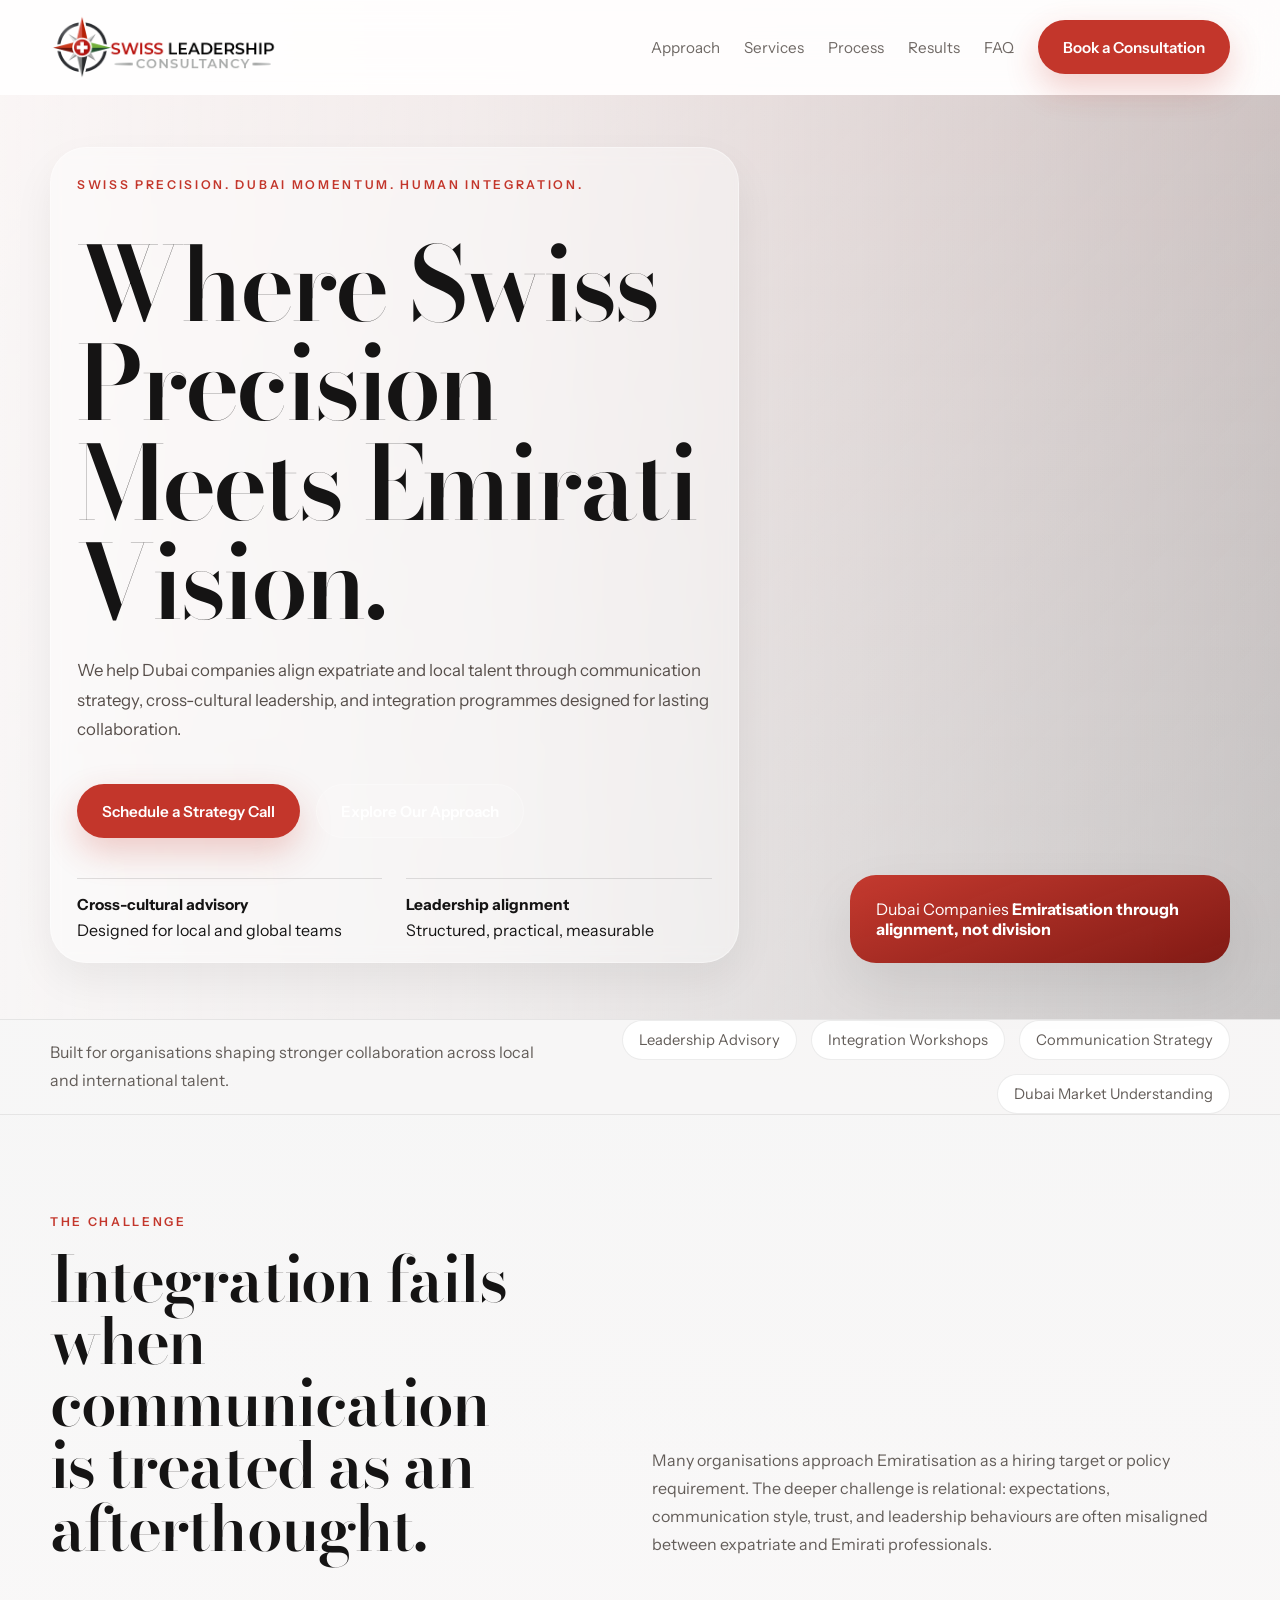
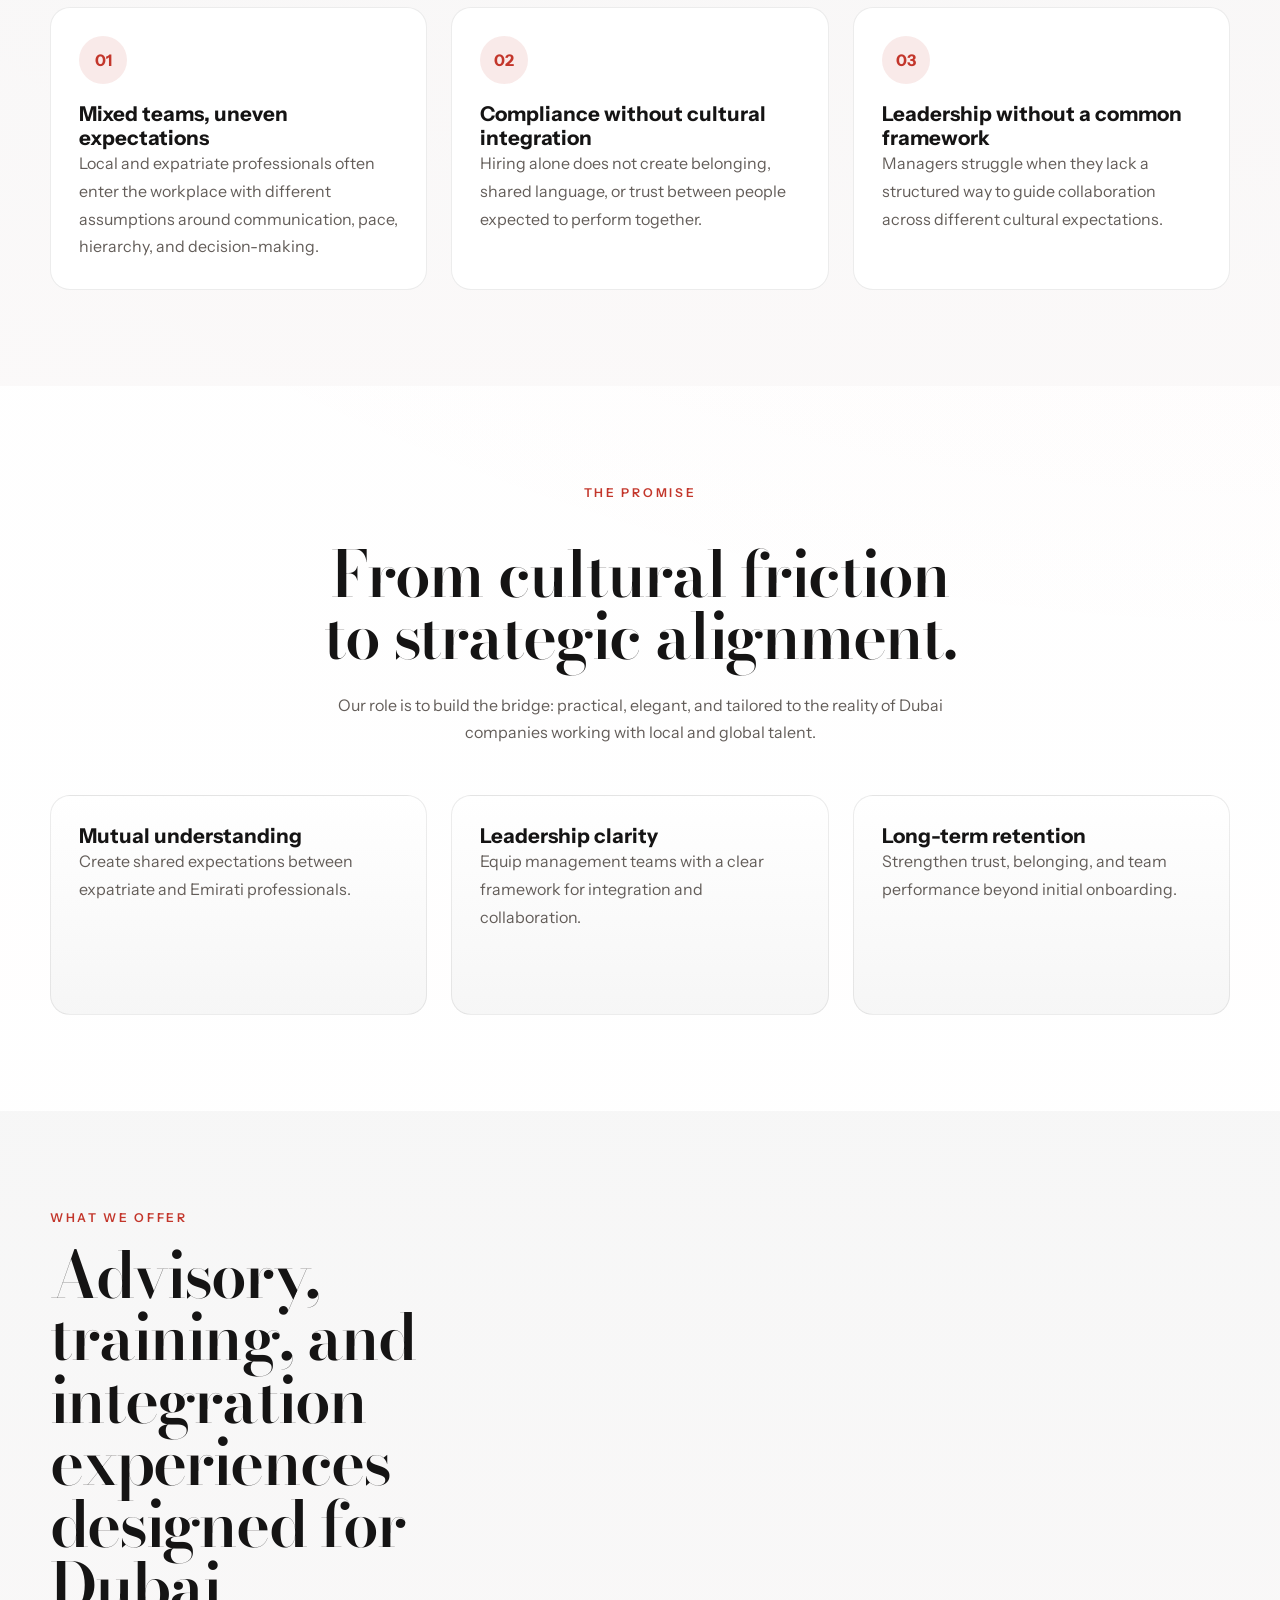
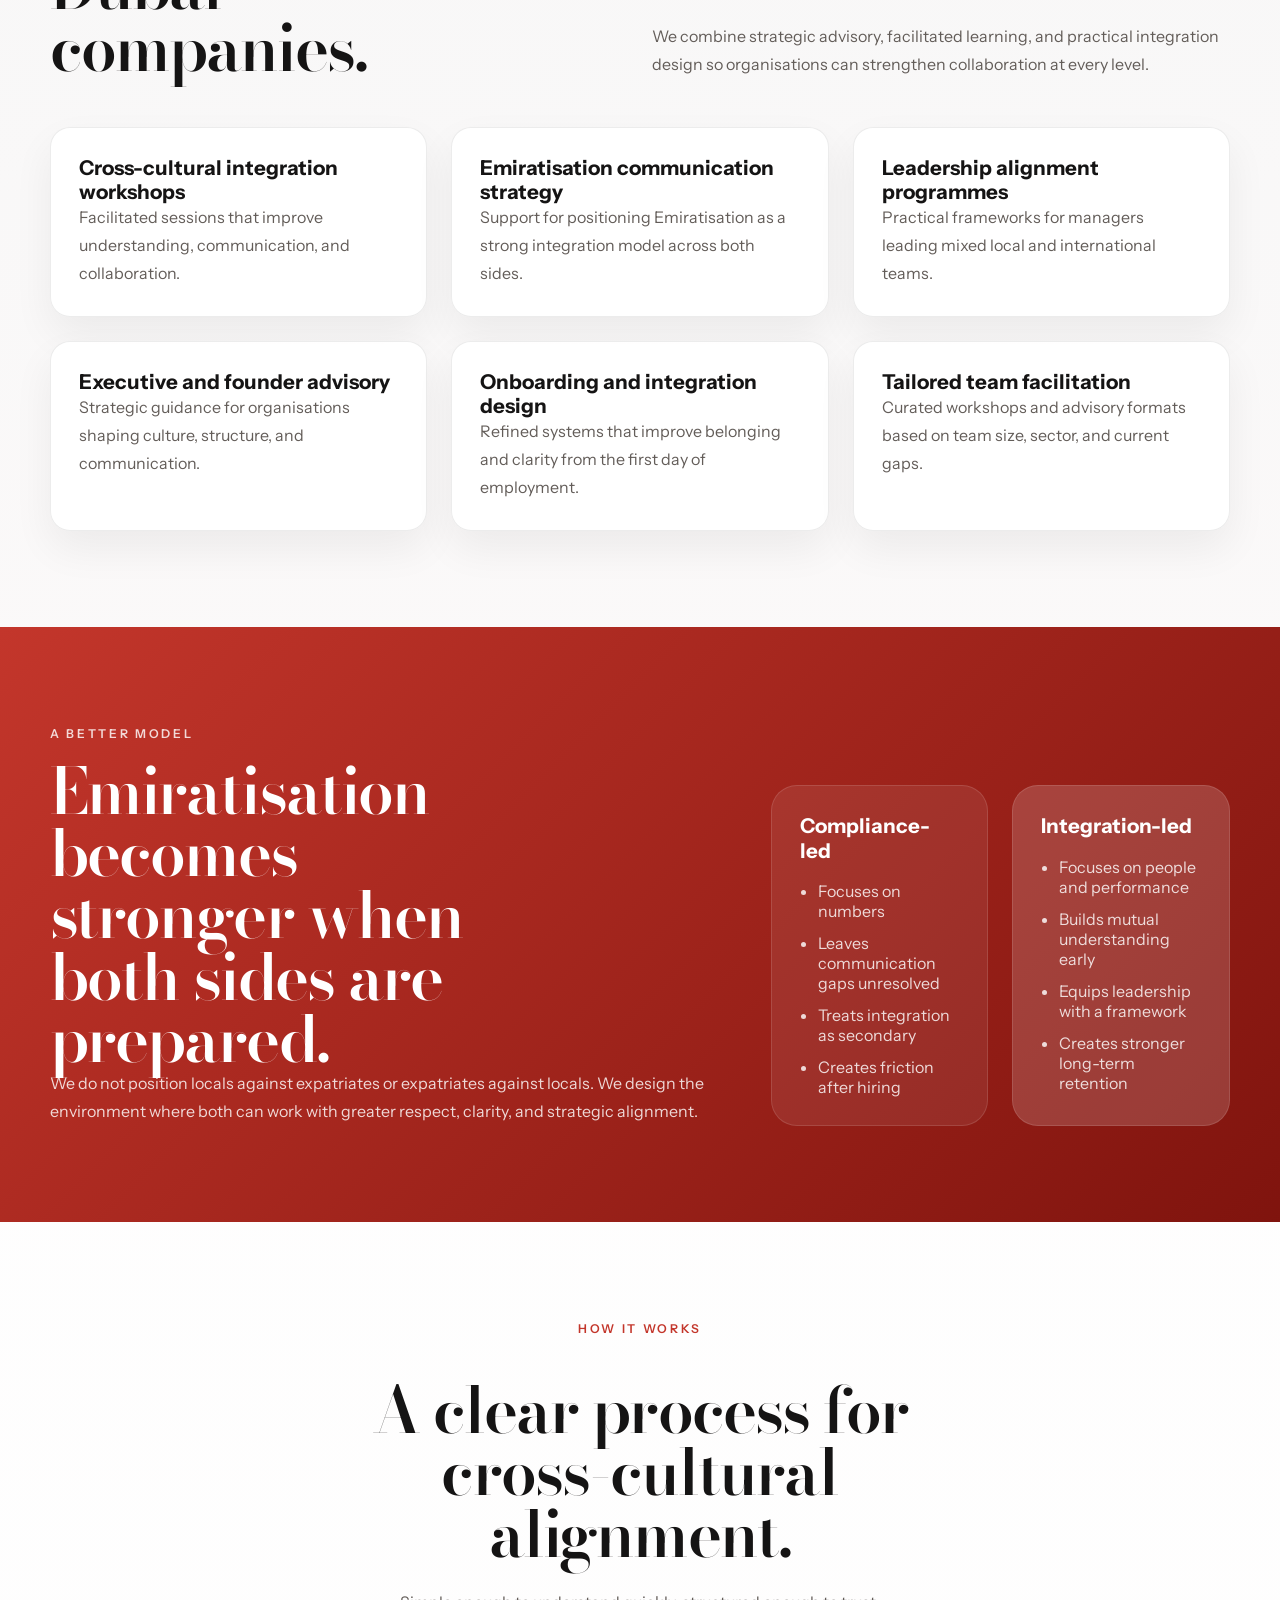
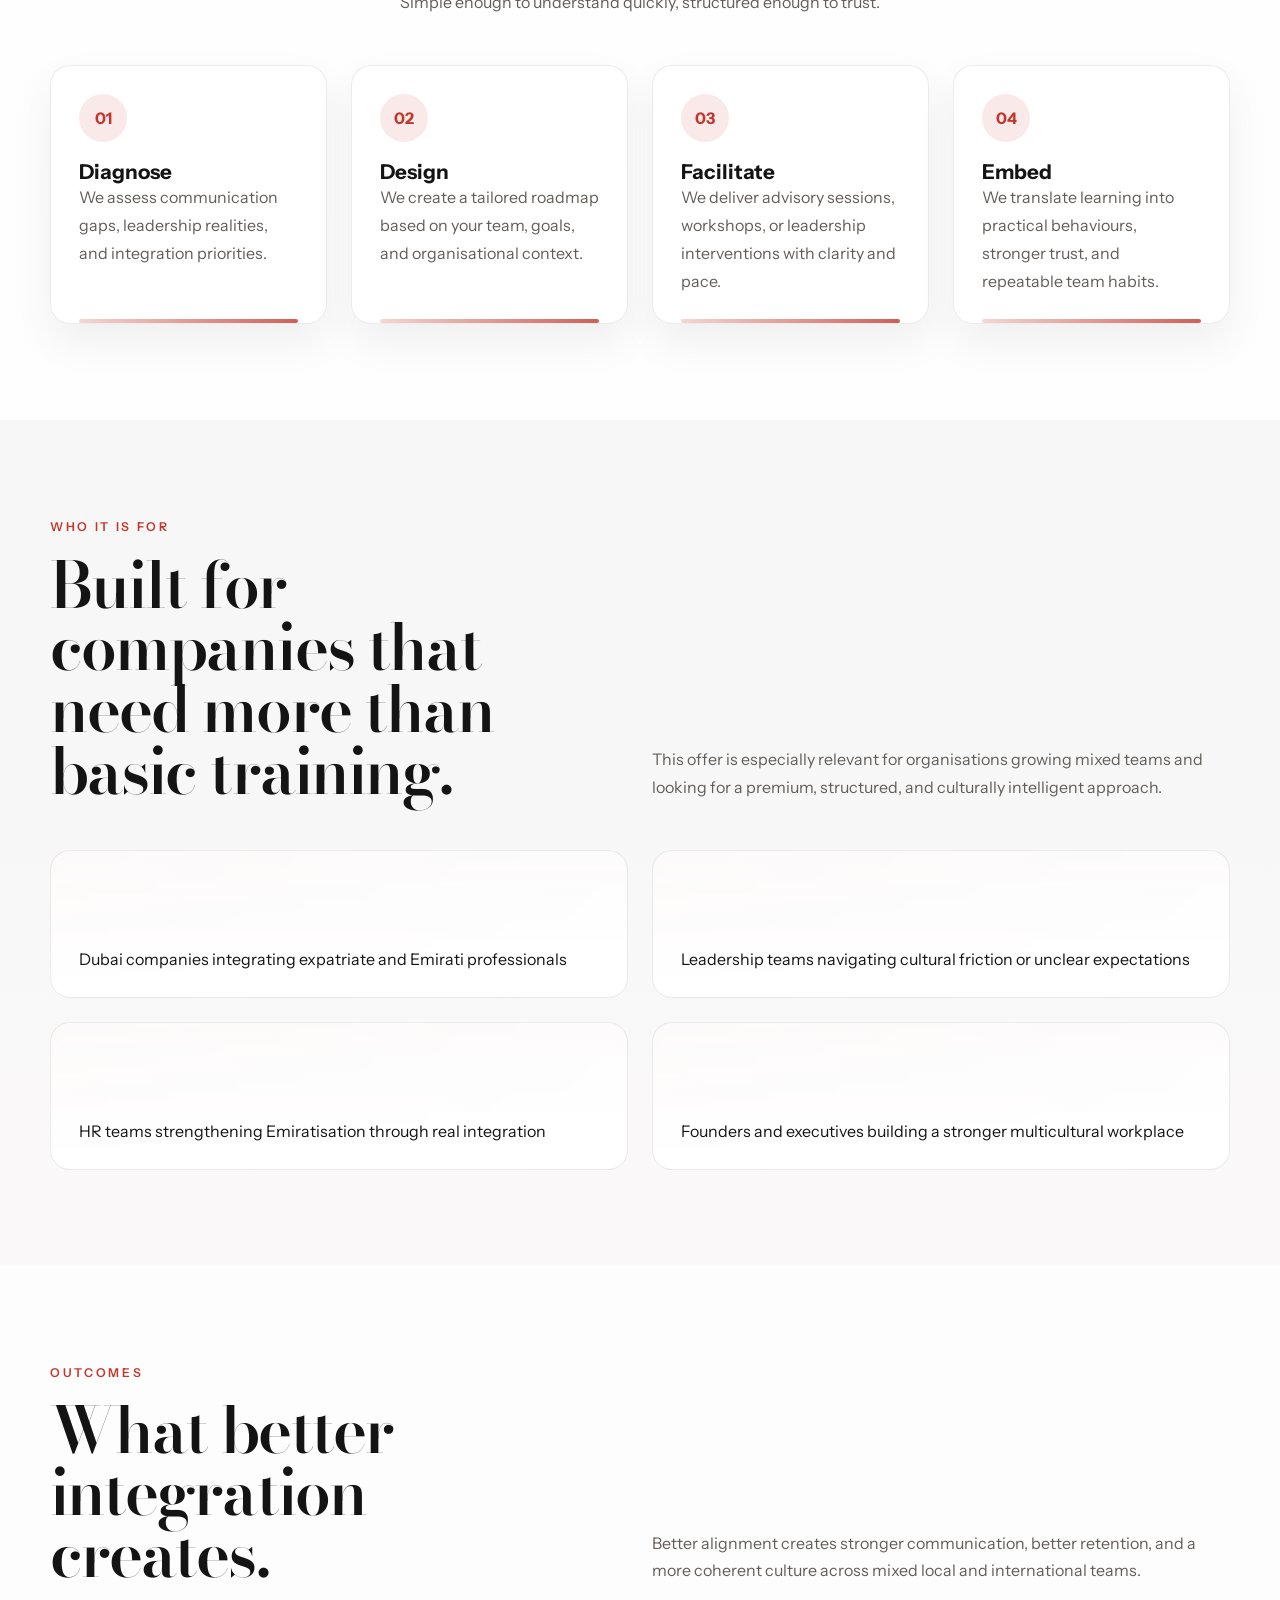
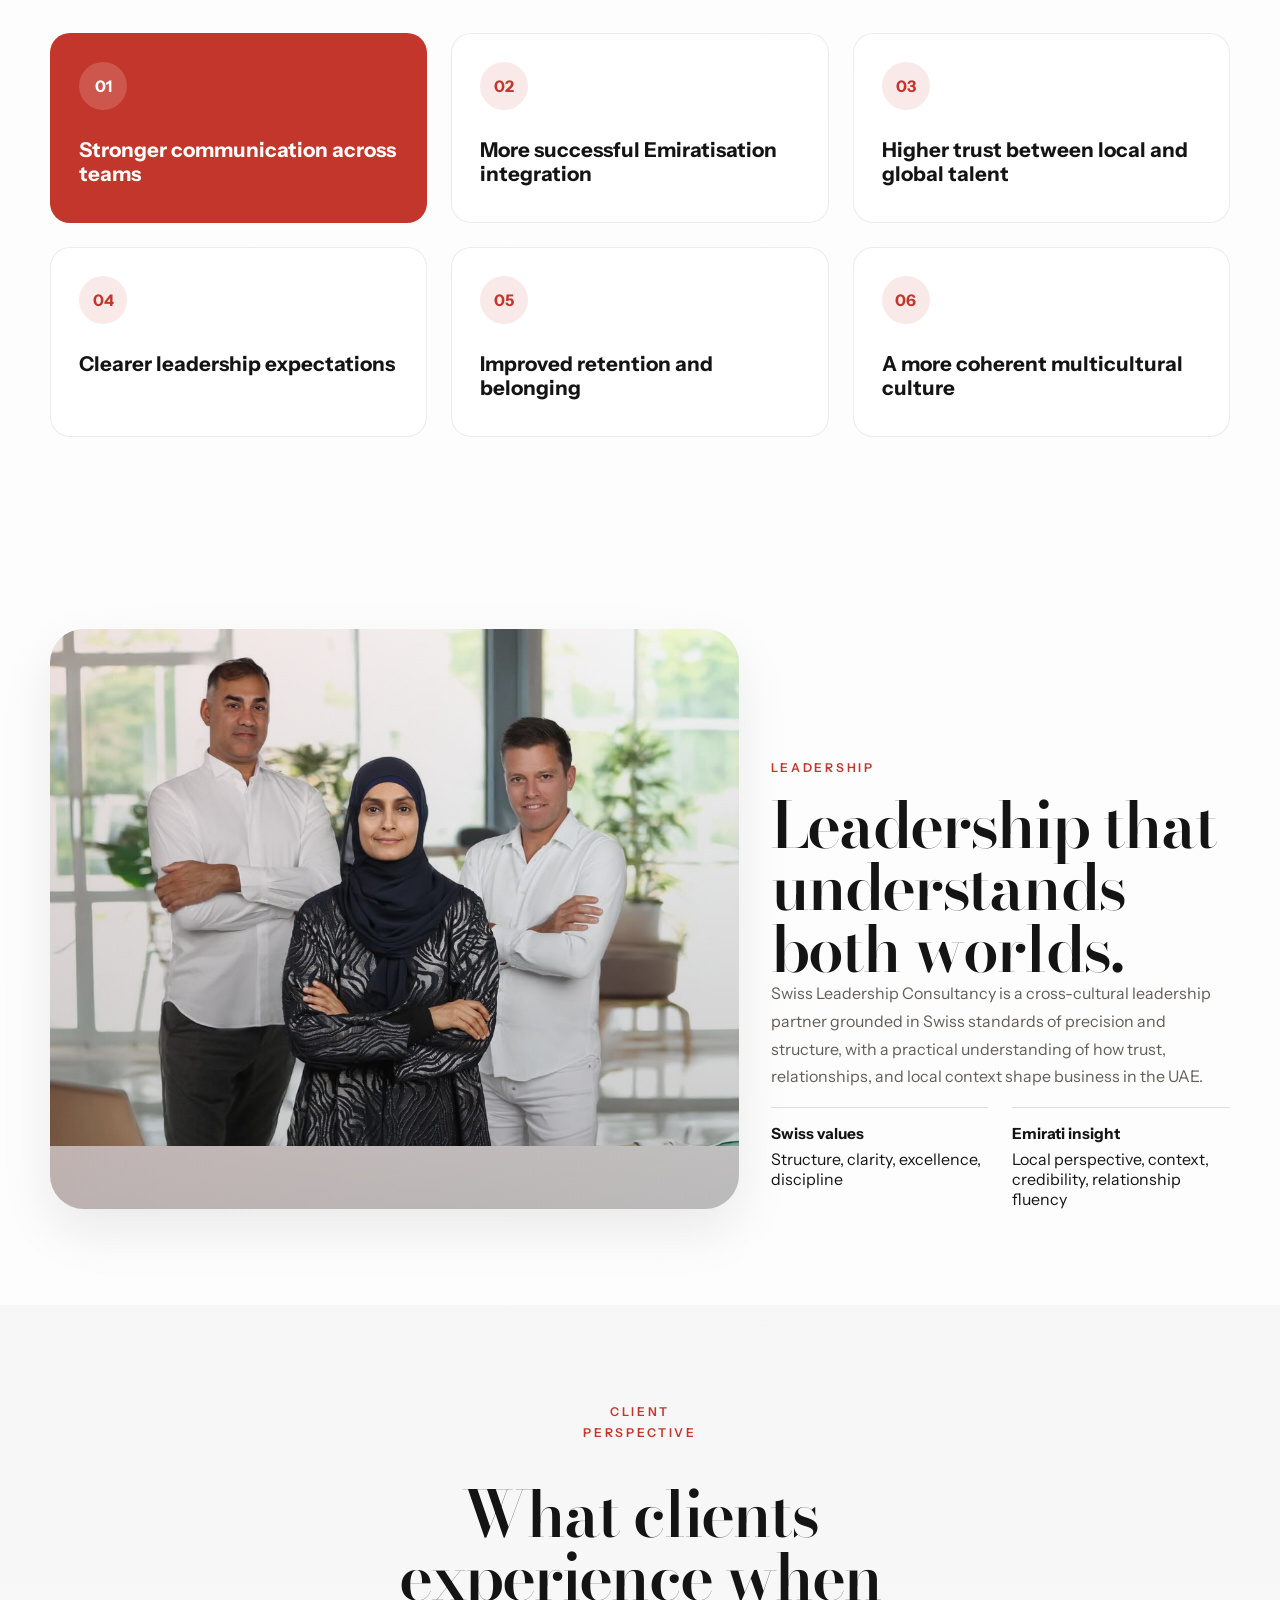
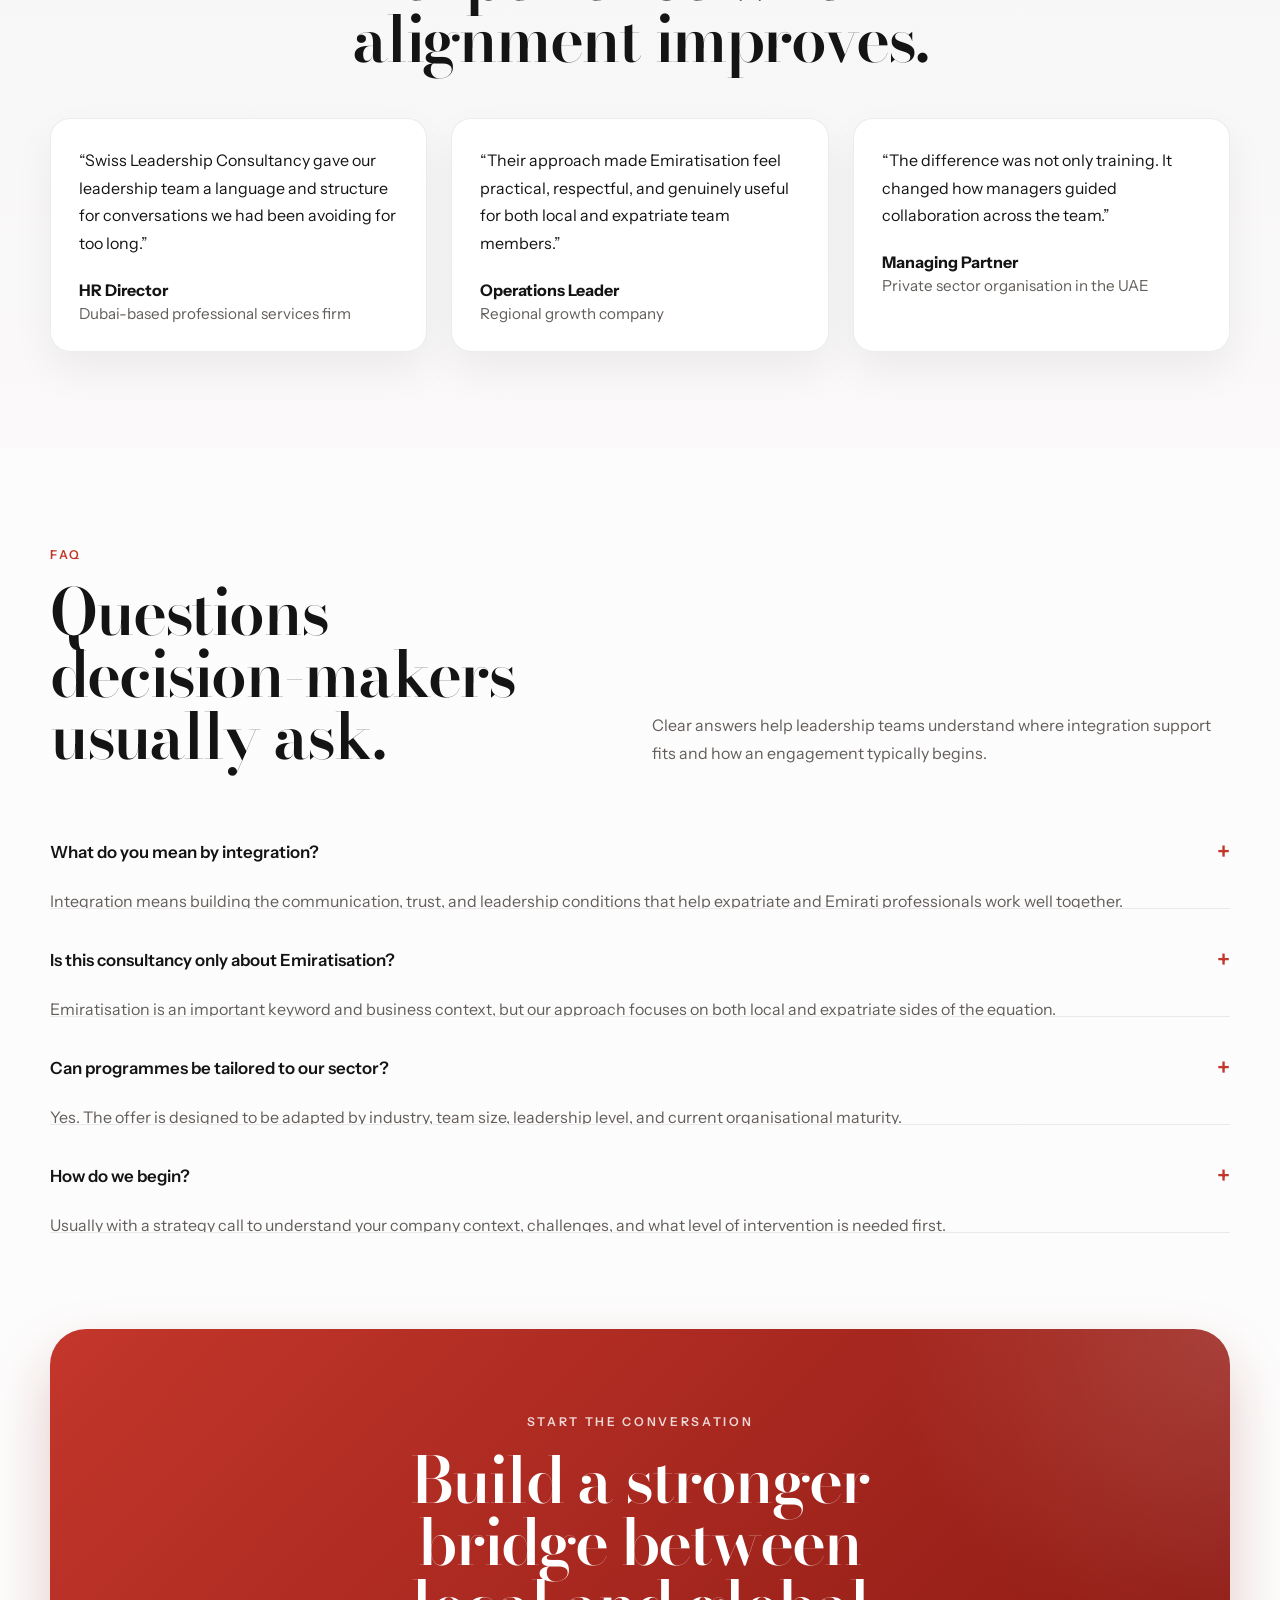
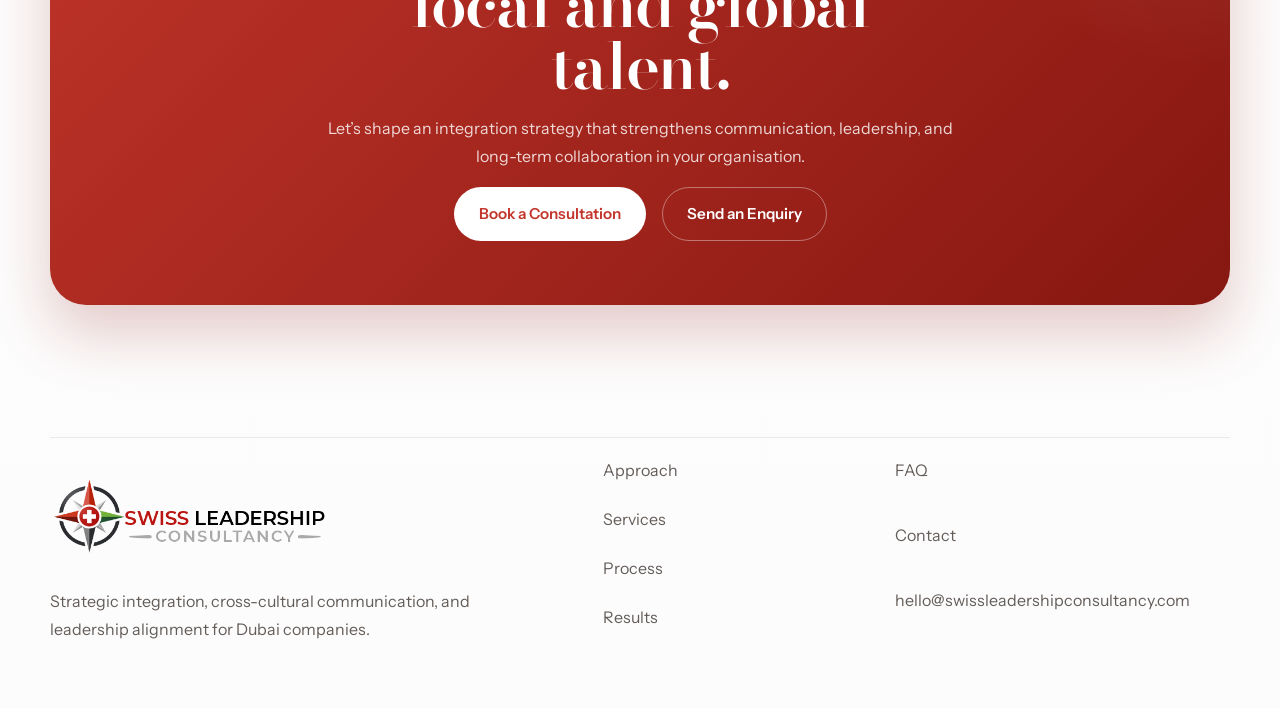
==== commit a47ec58f: "Clean landing page for deployment" ====
--- a/index.html
+++ b/index.html
@@ -20,15 +20,12 @@
     <header class="site-header" data-header>
       <div class="container nav-shell">
         <a class="brand-mark" href="#top" aria-label="Swiss Leadership Consultancy home">
-          <img
-            class="brand-mark__logo"
-            src="assets/logo.png"
-            alt="Swiss Leadership Consultancy"
-            width="511"
+          <img class="brand-mark__logo" src="assets/logo.png" alt="Swiss Leadership Consultancy" width="511"
             height="200" />
         </a>
 
-        <button class="nav-toggle" type="button" aria-expanded="false" aria-controls="site-nav" data-nav-toggle>
+        <button class="nav-toggle" type="button" aria-expanded="false" aria-controls="site-nav"
+          aria-label="Toggle navigation" data-nav-toggle>
           <span></span>
           <span></span>
         </button>
@@ -48,13 +45,7 @@
       <section class="hero section">
         <div class="hero-media">
           <div class="hero-media__video-shell">
-            <video
-              class="hero-media__video"
-              autoplay
-              muted
-              loop
-              playsinline
-              poster="assets/hero-video-poster.jpg">
+            <video class="hero-media__video" autoplay muted loop playsinline>
               <source src="assets/hero-video.mp4" type="video/mp4" />
             </video>
           </div>
@@ -185,8 +176,8 @@
             <h2>Advisory, training, and integration experiences designed for Dubai companies.</h2>
           </div>
           <p class="section-intro">
-            The page is structured as modular blocks, so these service cards can be
-            edited, duplicated, or reduced later without redesigning the whole site.
+            We combine strategic advisory, facilitated learning, and practical
+            integration design so organisations can strengthen collaboration at every level.
           </p>
         </div>
 
@@ -309,8 +300,8 @@
             <h2>What better integration creates.</h2>
           </div>
           <p class="section-intro">
-            These benefits are written as editable content modules and can later be
-            swapped for KPIs, client outcomes, or industry-specific proof.
+            Better alignment creates stronger communication, better retention, and
+            a more coherent culture across mixed local and international teams.
           </p>
         </div>
 
@@ -346,22 +337,17 @@
         <div class="container team-layout">
           <div class="team-visual">
             <div class="team-visual__portrait">
-              <img
-                class="team-visual__image"
-                src="assets/team.jpg"
-                alt="Swiss Leadership Consultancy founders and leadership team"
-                width="1080"
-                height="810" />
+              <img class="team-visual__image" src="assets/team.jpg"
+                alt="Swiss Leadership Consultancy founders and leadership team" width="1080" height="810" />
             </div>
           </div>
           <div class="team-copy">
             <p class="eyebrow">Leadership</p>
             <h2>Leadership that understands both worlds.</h2>
             <p>
-              Swiss Leadership Consultancy should be presented as a cross-cultural
-              leadership partner grounded in Swiss standards of precision and order,
-              while being deeply aware of how business relationships, trust, and local
-              context work in the UAE.
+              Swiss Leadership Consultancy is a cross-cultural leadership partner
+              grounded in Swiss standards of precision and structure, with a practical
+              understanding of how trust, relationships, and local context shape business in the UAE.
             </p>
             <div class="team-highlights">
               <div>
@@ -418,8 +404,8 @@
             <h2>Questions decision-makers usually ask.</h2>
           </div>
           <p class="section-intro">
-            The accordion uses a lightweight script and is easy to duplicate or
-            edit inside a modern builder later.
+            Clear answers help leadership teams understand where integration support
+            fits and how an engagement typically begins.
           </p>
         </div>
 
@@ -489,15 +475,11 @@
 
     <footer class="site-footer">
       <div class="container footer-grid">
-          <div>
-            <a class="brand-mark brand-mark--footer" href="#top">
-              <img
-                class="brand-mark__logo brand-mark__logo--footer"
-                src="assets/logo.png"
-                alt="Swiss Leadership Consultancy"
-                width="511"
-                height="200" />
-            </a>
+        <div>
+          <a class="brand-mark brand-mark--footer" href="#top">
+            <img class="brand-mark__logo brand-mark__logo--footer" src="assets/logo.png"
+              alt="Swiss Leadership Consultancy" width="511" height="200" />
+          </a>
           <p class="footer-note">
             Strategic integration, cross-cultural communication, and leadership
             alignment for Dubai companies.
--- a/styles.css
+++ b/styles.css
@@ -255,7 +255,6 @@
   inset: 0;
   background:
     linear-gradient(135deg, rgba(195, 54, 43, 0.22), rgba(12, 12, 12, 0.08)),
-    url("assets/hero-video-poster.jpg") center/cover no-repeat,
     linear-gradient(135deg, rgba(248, 244, 244, 0.96), rgba(240, 235, 235, 0.82));
 }
 
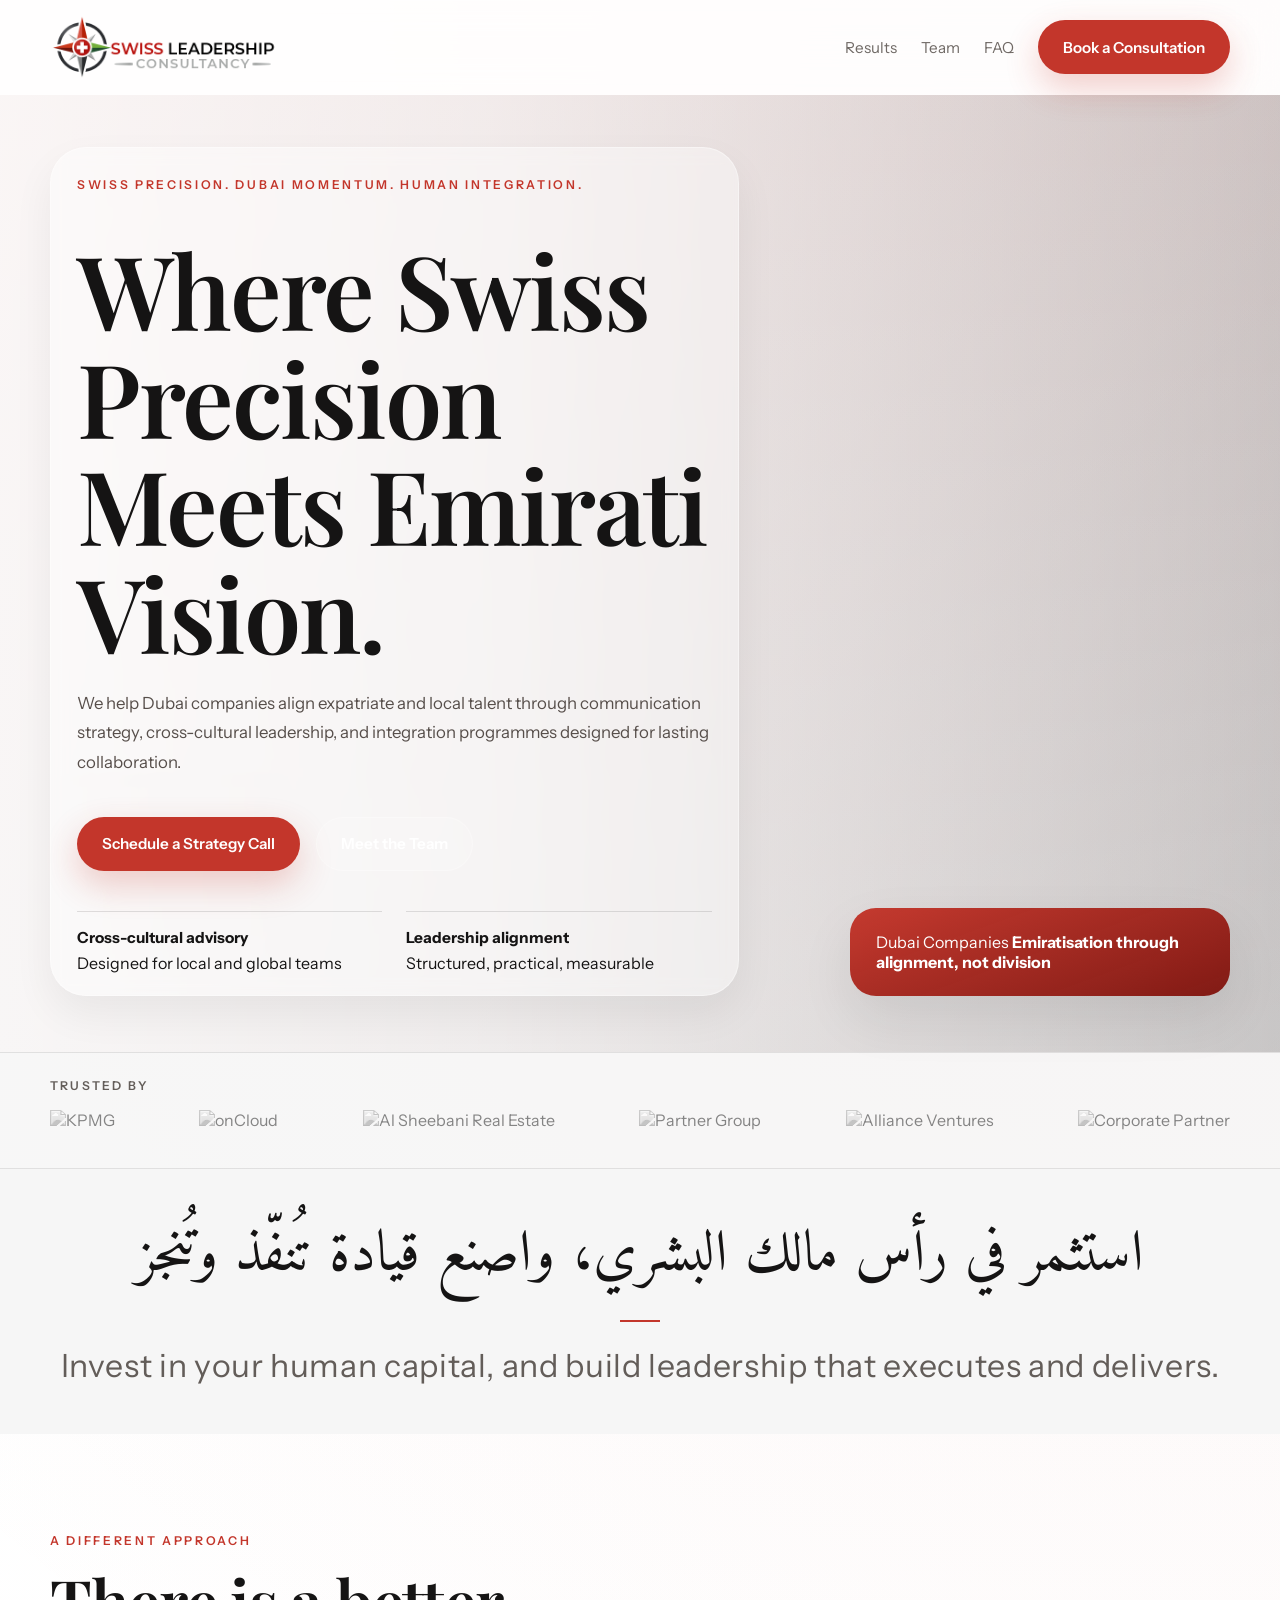
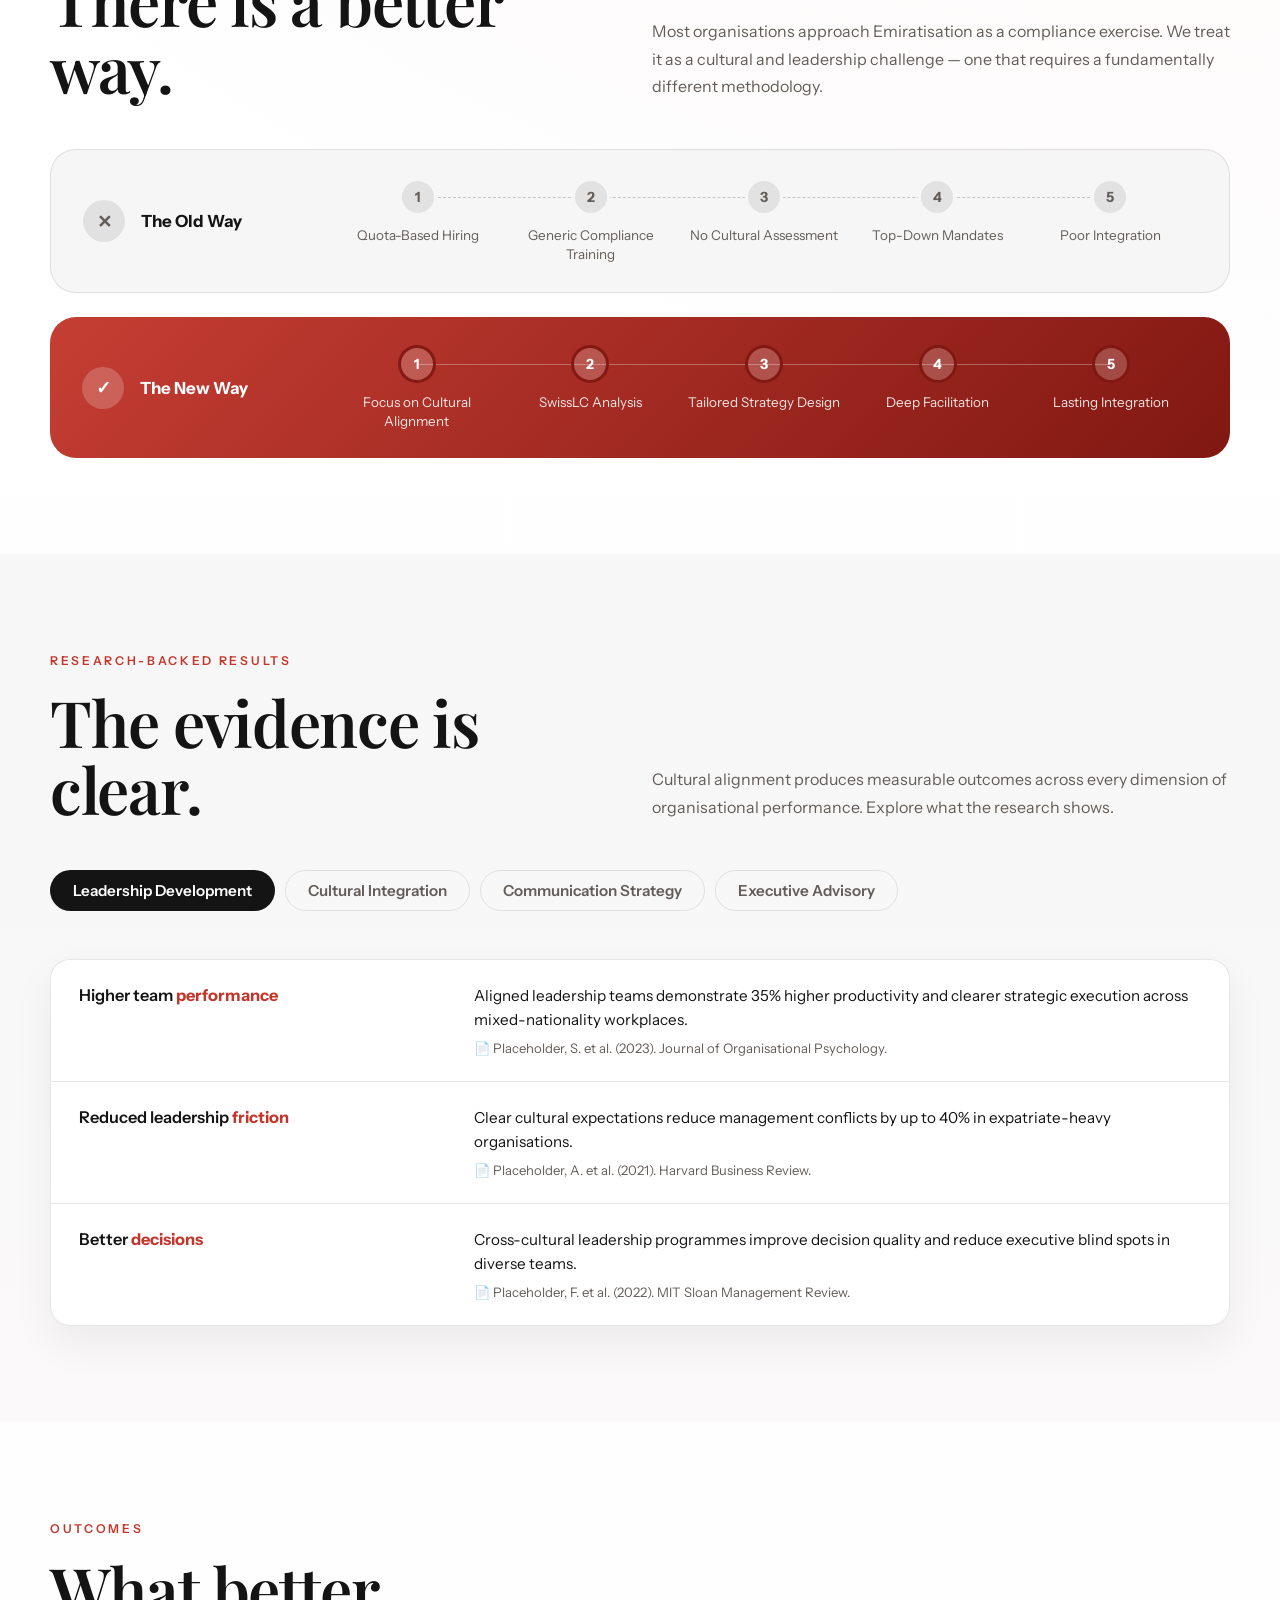
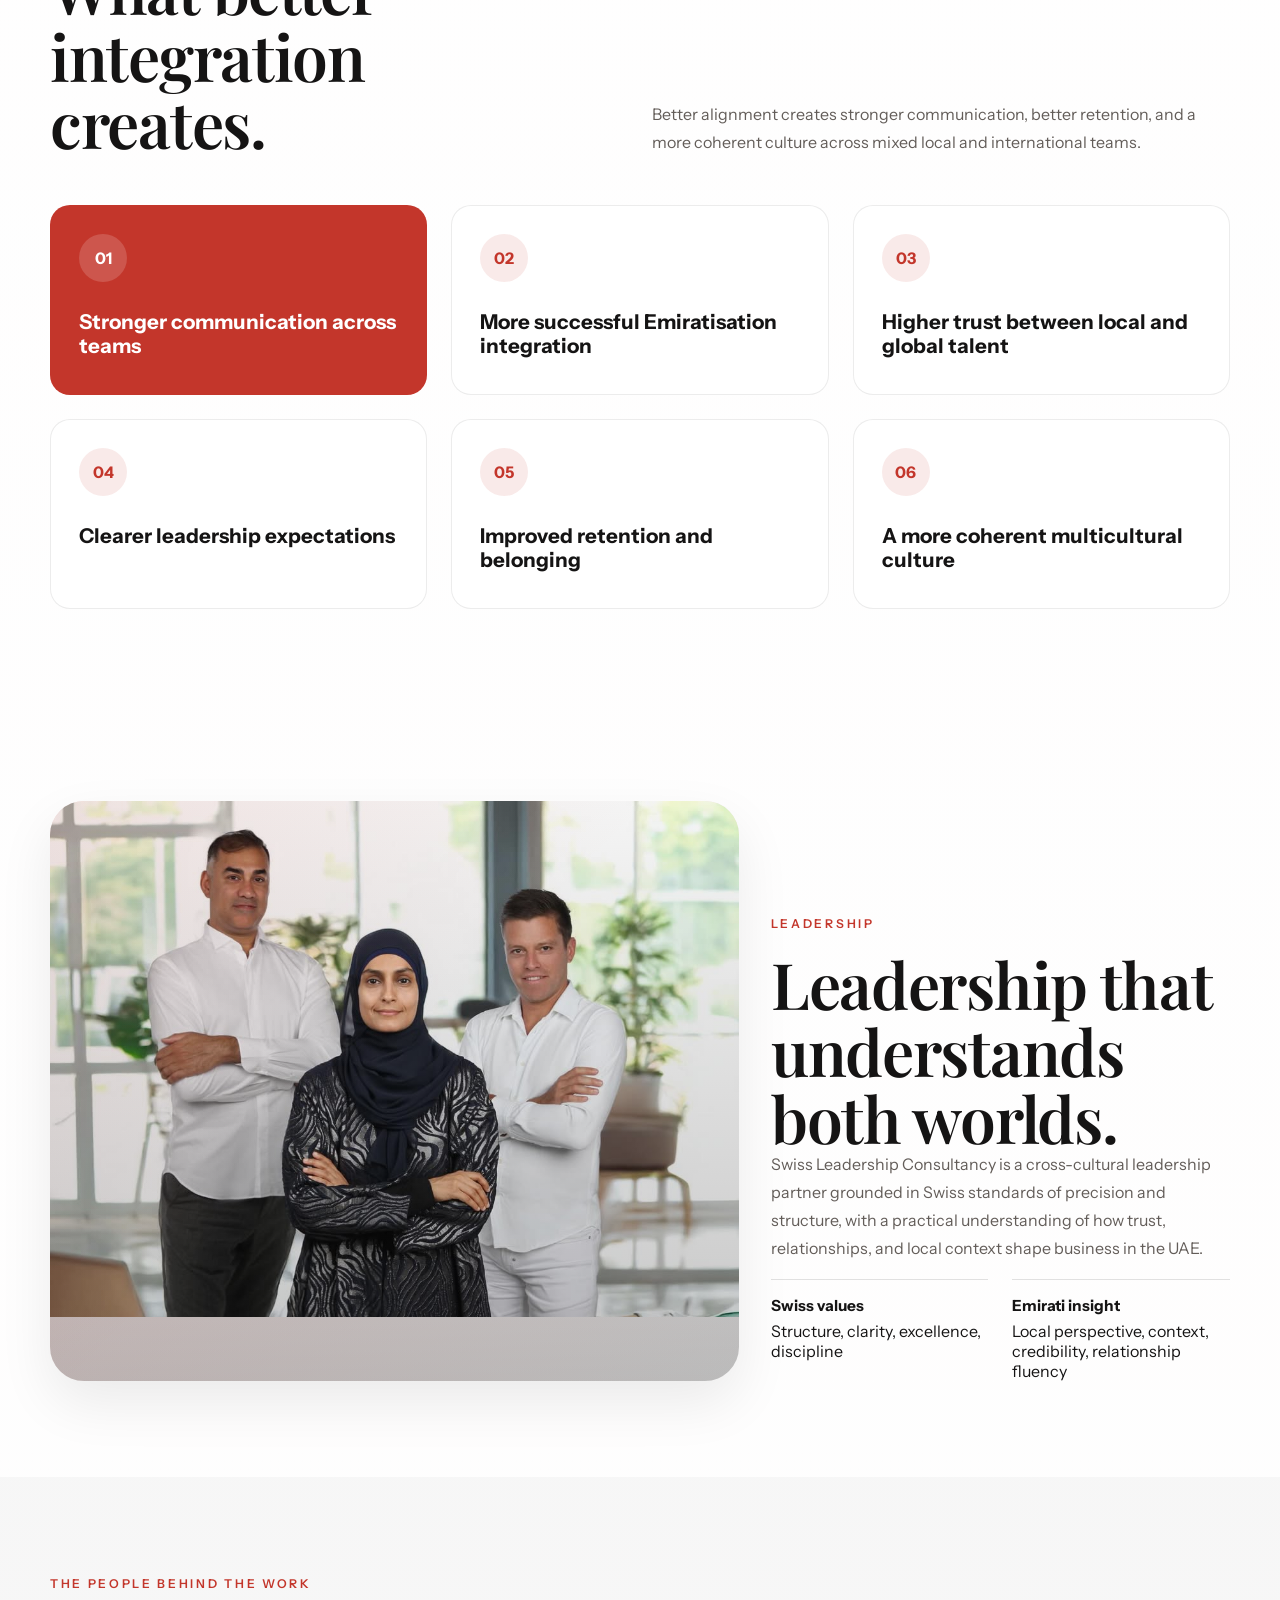
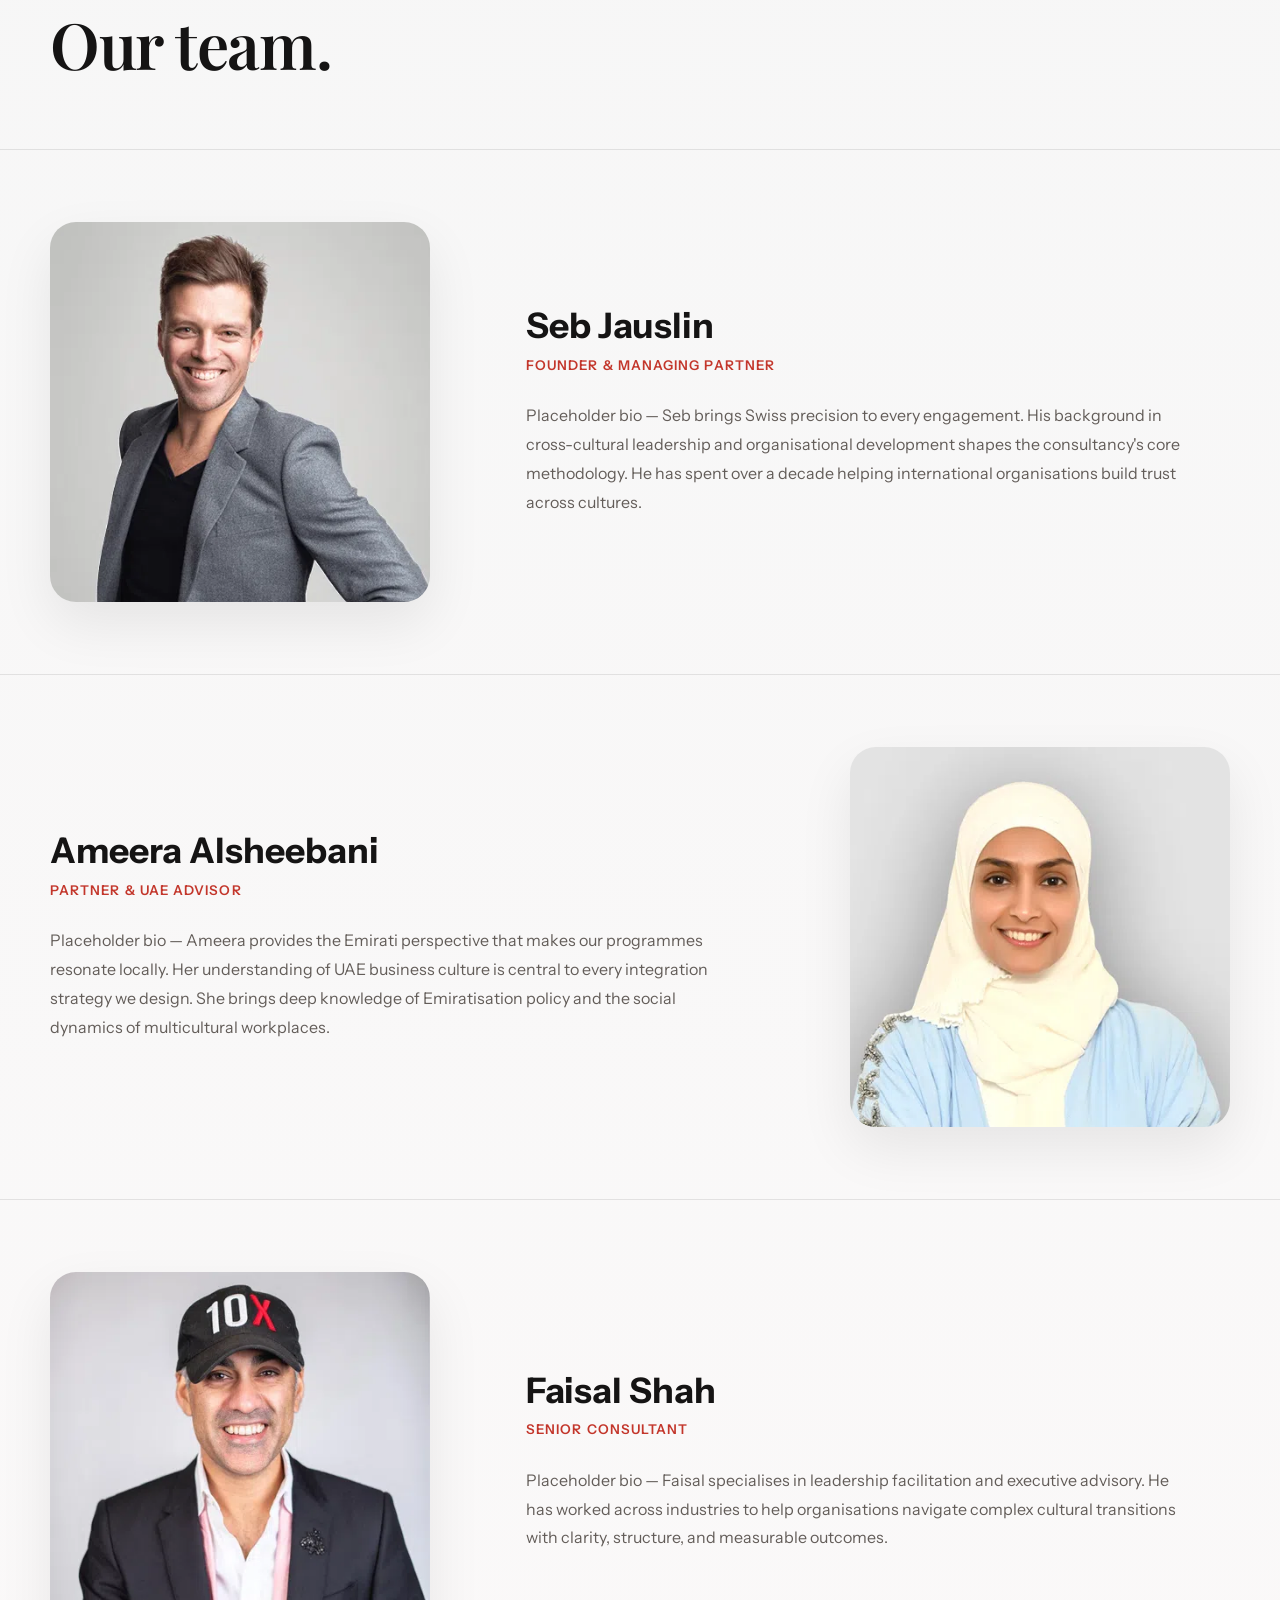
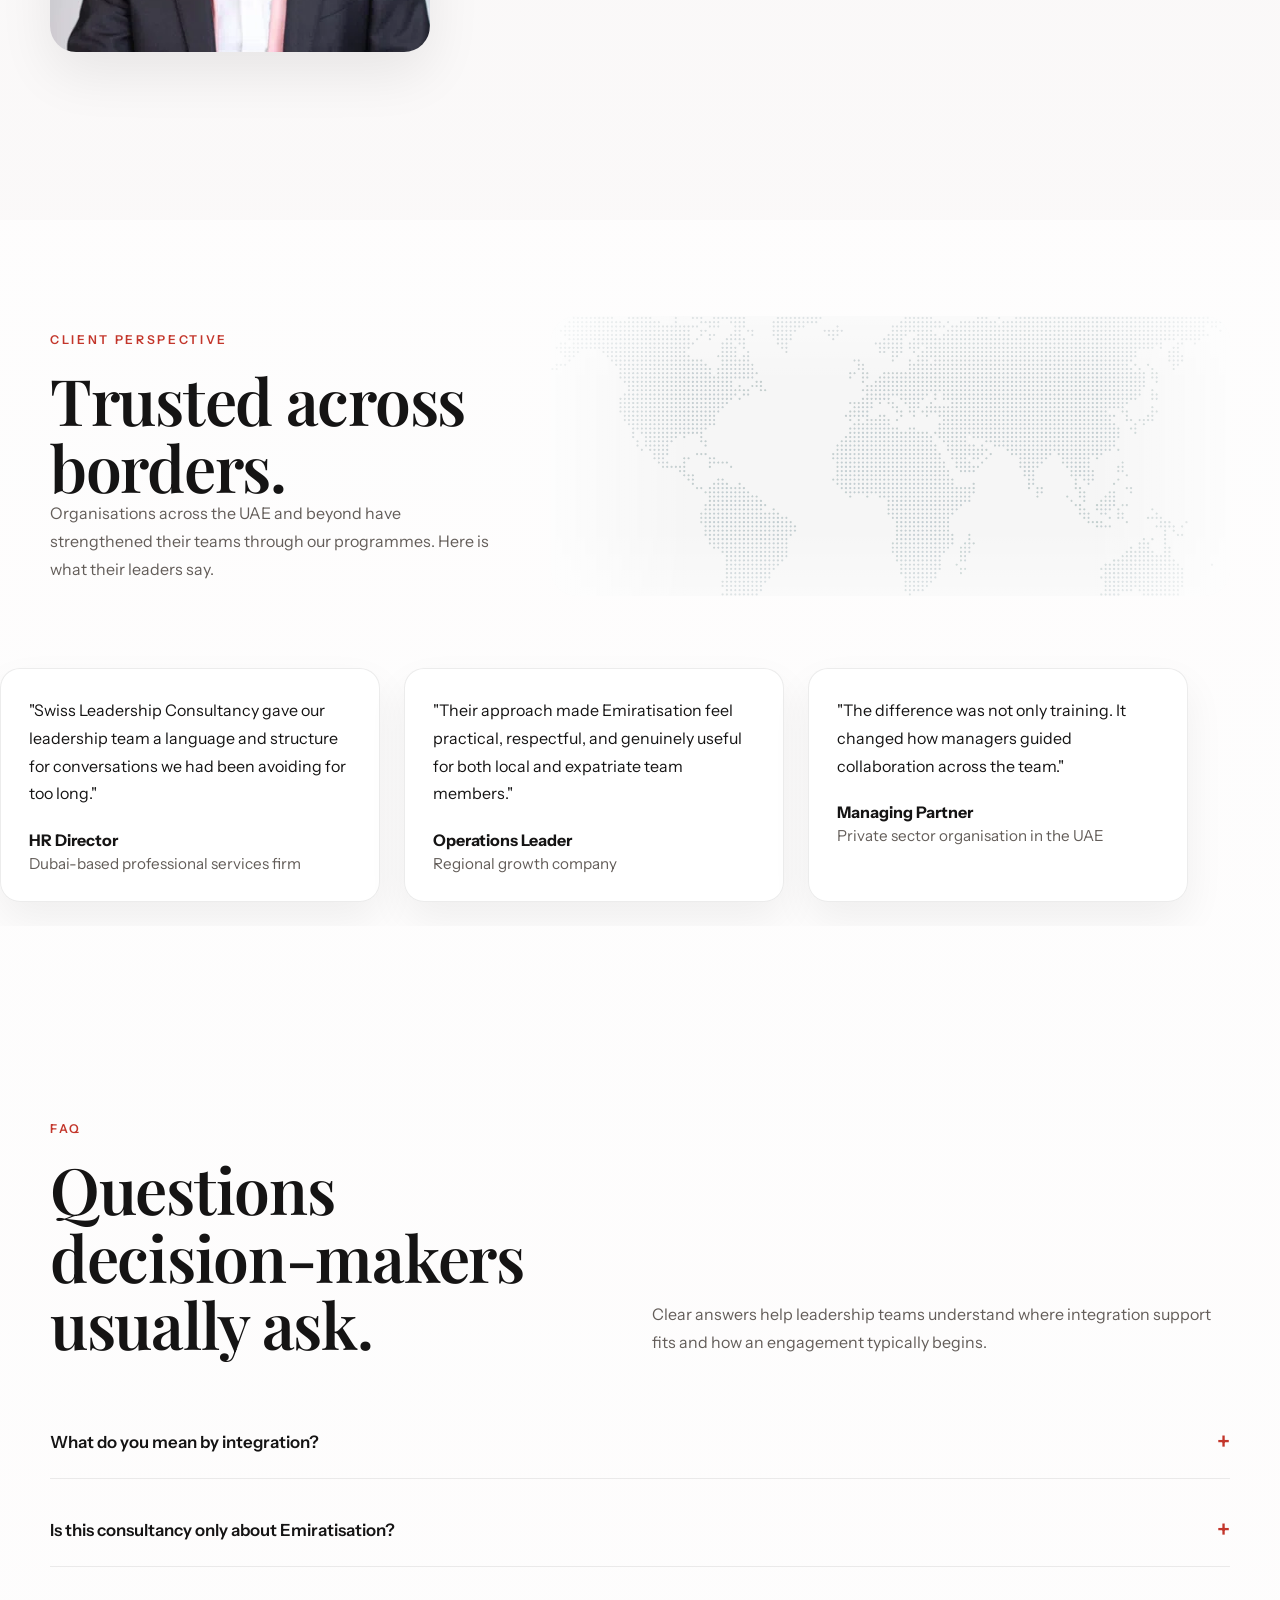
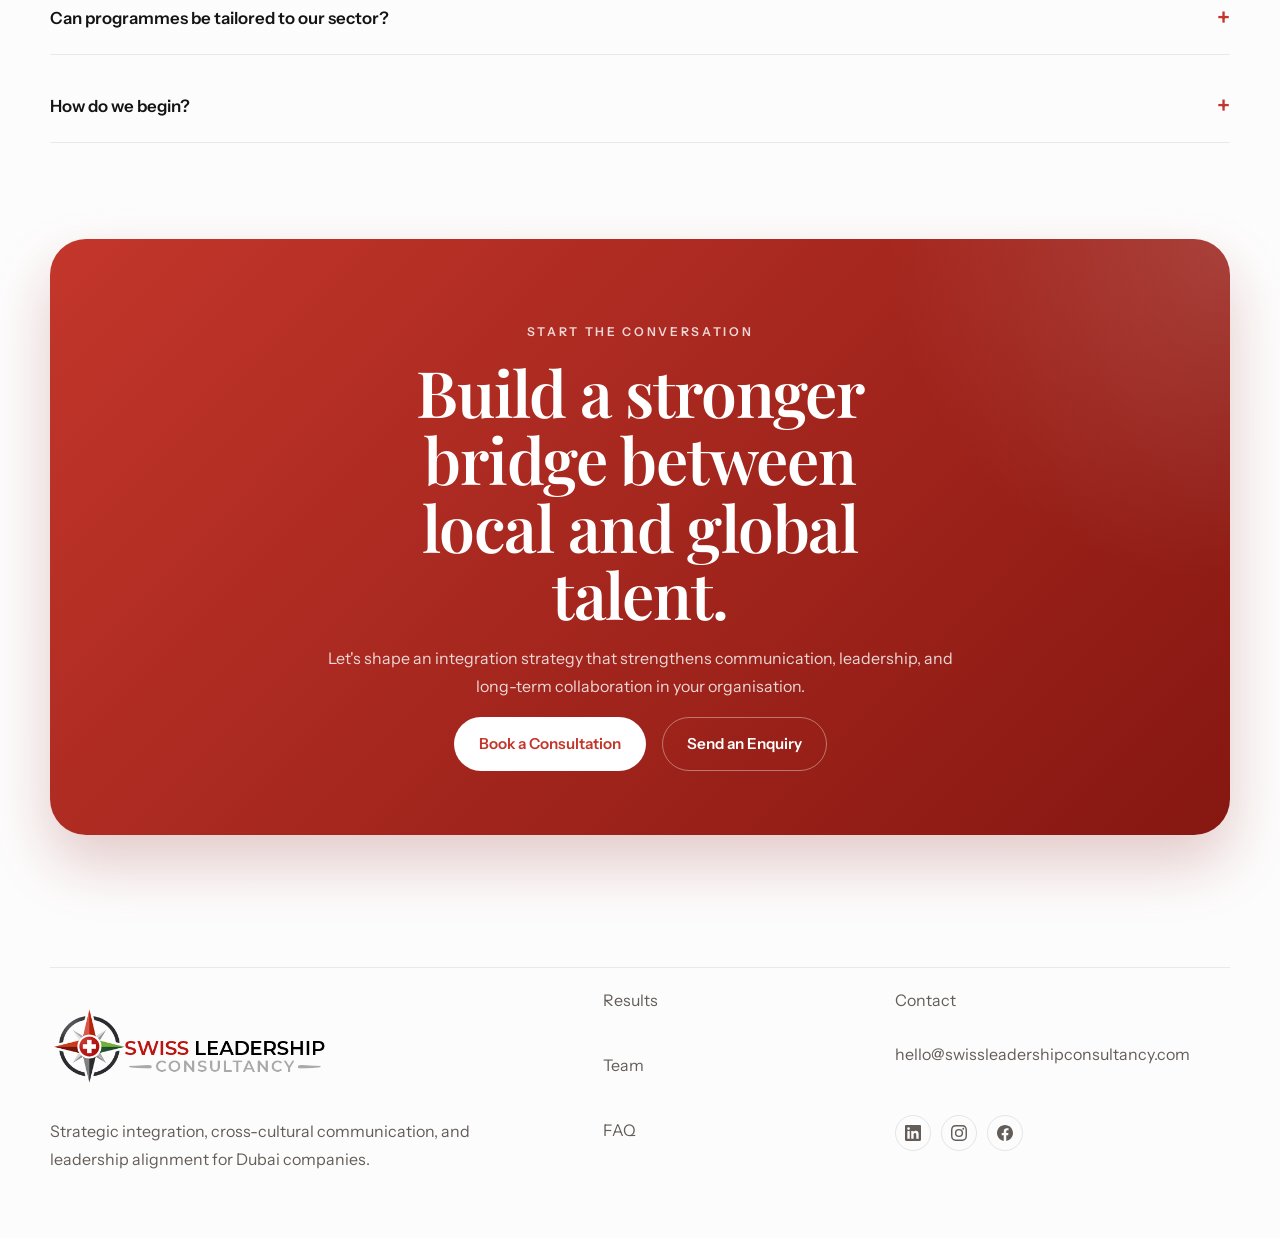
==== commit e8644f48: "Redesign: new sections, Playfair font, brands strip, about, tabs, old/new way, testimonial map - Rep" ====
--- a/index.html
+++ b/index.html
@@ -10,9 +10,42 @@
   <link rel="preconnect" href="https://fonts.googleapis.com" />
   <link rel="preconnect" href="https://fonts.gstatic.com" crossorigin />
   <link
-    href="https://fonts.googleapis.com/css2?family=Bodoni+Moda:opsz,wght@6..96,500;6..96,600;6..96,700&family=Instrument+Sans:wght@400;500;600;700&display=swap"
+    href="https://fonts.googleapis.com/css2?family=Amiri:ital,wght@0,400;0,700;1,400&family=Playfair+Display:wght@500;600;700&family=Instrument+Sans:wght@400;500;600;700&display=swap"
     rel="stylesheet" />
   <link rel="stylesheet" href="styles.css" />
+  <style>
+    .arabic-quote-section {
+      background: var(--color-surface);
+      padding: 2.5rem 0;
+      text-align: center;
+    }
+
+    .arabic-quote {
+      font-family: 'Amiri', serif;
+      font-size: clamp(2.2rem, 5vw, 3.6rem);
+      color: var(--color-text);
+      line-height: 1.65;
+      margin: 0 0 1rem;
+      font-weight: 400;
+      border: none;
+    }
+
+    .arabic-quote__rule {
+      width: 2.5rem;
+      height: 2px;
+      background: var(--color-primary);
+      border: none;
+      margin: 0 auto 1rem;
+    }
+
+    .arabic-quote__translation {
+      font-family: 'Instrument Sans', sans-serif;
+      font-size: clamp(1.5rem, 2.5vw, 2rem);
+      color: var(--color-muted);
+      letter-spacing: 0.02em;
+      margin: 0;
+    }
+  </style>
 </head>
 
 <body>
@@ -31,10 +64,8 @@
         </button>
 
         <nav class="site-nav" id="site-nav" data-nav>
-          <a href="#approach">Approach</a>
-          <a href="#services">Services</a>
-          <a href="#process">Process</a>
           <a href="#results">Results</a>
+          <a href="#team">Team</a>
           <a href="#faq">FAQ</a>
           <a class="button button--primary nav-cta" href="#contact">Book a Consultation</a>
         </nav>
@@ -42,11 +73,13 @@
     </header>
 
     <main id="top">
+
+      <!-- 1. HERO -->
       <section class="hero section">
         <div class="hero-media">
           <div class="hero-media__video-shell">
             <video class="hero-media__video" autoplay muted loop playsinline>
-              <source src="assets/hero-video.mp4" type="video/mp4" />
+              <source src="assets/Video Background SwissLC.mp4" type="video/mp4" />
             </video>
           </div>
           <div class="hero-media__overlay"></div>
@@ -64,7 +97,7 @@
             </p>
             <div class="hero-actions">
               <a class="button button--primary" href="#contact">Schedule a Strategy Call</a>
-              <a class="button button--secondary" href="#services">Explore Our Approach</a>
+              <a class="button button--secondary" href="#team">Meet the Team</a>
             </div>
             <div class="hero-trust">
               <div>
@@ -89,210 +122,247 @@
         </div>
       </section>
 
-      <section class="trust-strip">
-        <div class="container trust-strip__inner">
-          <p>Built for organisations shaping stronger collaboration across local and international talent.</p>
-          <div class="trust-strip__items" aria-label="Credibility highlights">
-            <span>Leadership Advisory</span>
-            <span>Integration Workshops</span>
-            <span>Communication Strategy</span>
-            <span>Dubai Market Understanding</span>
-          </div>
-        </div>
-      </section>
-
-      <section class="section section--soft" id="approach">
-        <div class="container split-intro">
-          <div>
-            <p class="eyebrow">The challenge</p>
-            <h2>Integration fails when communication is treated as an afterthought.</h2>
-          </div>
-          <p class="section-intro">
-            Many organisations approach Emiratisation as a hiring target or policy
-            requirement. The deeper challenge is relational: expectations,
-            communication style, trust, and leadership behaviours are often
-            misaligned between expatriate and Emirati professionals.
+      <!-- BRANDS WE SERVE -->
+      <div class="brands-strip">
+        <div class="container">
+          <p class="brands-strip__label">Trusted by</p>
+          <div class="brands-strip__logos">
+            <img class="brand-logo-item" src="assets/logos/kpmg.png" alt="KPMG" height="36" />
+            <img class="brand-logo-item" src="assets/logos/oncloud.png" alt="onCloud" height="36" />
+            <img class="brand-logo-item" src="assets/logos/alsheebani.png" alt="Al Sheebani Real Estate" height="36" />
+            <img class="brand-logo-item" src="assets/logos/placeholder-1.png" alt="Partner Group" height="36" />
+            <img class="brand-logo-item" src="assets/logos/placeholder-2.png" alt="Alliance Ventures" height="36" />
+            <img class="brand-logo-item" src="assets/logos/placeholder-3.png" alt="Corporate Partner" height="36" />
+          </div>
+        </div>
+      </div>
+
+      <!-- 2. ARABIC QUOTE -->
+      <section class="arabic-quote-section">
+        <div class="container">
+          <blockquote class="arabic-quote" lang="ar" dir="rtl">
+            استثمر في رأس مالك البشري، واصنع قيادة تُنفّذ وتُنجز
+          </blockquote>
+          <hr class="arabic-quote__rule" />
+          <p class="arabic-quote__translation">
+            Invest in your human capital, and build leadership that executes and delivers.
           </p>
         </div>
-
-        <div class="container card-grid card-grid--three">
-          <article class="info-card">
-            <span class="card-index">01</span>
-            <h3>Mixed teams, uneven expectations</h3>
-            <p>
-              Local and expatriate professionals often enter the workplace with
-              different assumptions around communication, pace, hierarchy, and decision-making.
+      </section>
+
+      <!-- OLD WAY / NEW WAY -->
+      <section class="section">
+        <div class="container">
+          <div class="split-intro" style="margin-bottom: var(--space-5);">
+            <div>
+              <p class="eyebrow">A different approach</p>
+              <h2>There is a better way.</h2>
+            </div>
+            <p class="section-intro">
+              Most organisations approach Emiratisation as a compliance exercise.
+              We treat it as a cultural and leadership challenge — one that requires
+              a fundamentally different methodology.
             </p>
-          </article>
-          <article class="info-card">
-            <span class="card-index">02</span>
-            <h3>Compliance without cultural integration</h3>
-            <p>
-              Hiring alone does not create belonging, shared language, or trust
-              between people expected to perform together.
+          </div>
+          <div class="ways-section">
+
+            <!-- The Old Way -->
+            <div class="way-row way-row--old">
+              <div class="way-label">
+                <span class="way-icon">✕</span>
+                <span class="way-label-text">The Old Way</span>
+              </div>
+              <div class="way-steps">
+                <div class="way-step">
+                  <div class="step-num">1</div>
+                  <p class="step-label">Quota-Based Hiring</p>
+                </div>
+                <div class="way-step">
+                  <div class="step-num">2</div>
+                  <p class="step-label">Generic Compliance Training</p>
+                </div>
+                <div class="way-step">
+                  <div class="step-num">3</div>
+                  <p class="step-label">No Cultural Assessment</p>
+                </div>
+                <div class="way-step">
+                  <div class="step-num">4</div>
+                  <p class="step-label">Top-Down Mandates</p>
+                </div>
+                <div class="way-step">
+                  <div class="step-num">5</div>
+                  <p class="step-label">Poor Integration</p>
+                </div>
+              </div>
+            </div>
+
+            <!-- The New Way -->
+            <div class="way-row way-row--new">
+              <div class="way-label">
+                <span class="way-icon">✓</span>
+                <span class="way-label-text">The New Way</span>
+              </div>
+              <div class="way-steps">
+                <div class="way-step">
+                  <div class="step-num">1</div>
+                  <p class="step-label">Focus on Cultural Alignment</p>
+                </div>
+                <div class="way-step">
+                  <div class="step-num">2</div>
+                  <p class="step-label">SwissLC Analysis</p>
+                </div>
+                <div class="way-step">
+                  <div class="step-num">3</div>
+                  <p class="step-label">Tailored Strategy Design</p>
+                </div>
+                <div class="way-step">
+                  <div class="step-num">4</div>
+                  <p class="step-label">Deep Facilitation</p>
+                </div>
+                <div class="way-step">
+                  <div class="step-num">5</div>
+                  <p class="step-label">Lasting Integration</p>
+                </div>
+              </div>
+            </div>
+
+          </div>
+        </div>
+      </section>
+
+      <!-- INTERACTIVE TABS -->
+      <section class="section section--soft tabs-section">
+        <div class="container">
+          <div class="split-intro" style="margin-bottom: var(--space-5);">
+            <div>
+              <p class="eyebrow">Research-backed results</p>
+              <h2>The evidence is clear.</h2>
+            </div>
+            <p class="section-intro">
+              Cultural alignment produces measurable outcomes across every dimension of
+              organisational performance. Explore what the research shows.
             </p>
-          </article>
-          <article class="info-card">
-            <span class="card-index">03</span>
-            <h3>Leadership without a common framework</h3>
-            <p>
-              Managers struggle when they lack a structured way to guide
-              collaboration across different cultural expectations.
-            </p>
-          </article>
-        </div>
-      </section>
-
-      <section class="section">
-        <div class="container centered-intro">
-          <p class="eyebrow">The promise</p>
-          <h2>From cultural friction to strategic alignment.</h2>
-          <p>
-            Our role is to build the bridge: practical, elegant, and tailored to the
-            reality of Dubai companies working with local and global talent.
-          </p>
-        </div>
-
-        <div class="container promise-grid">
-          <article class="pillar-card">
-            <h3>Mutual understanding</h3>
-            <p>Create shared expectations between expatriate and Emirati professionals.</p>
-          </article>
-          <article class="pillar-card">
-            <h3>Leadership clarity</h3>
-            <p>Equip management teams with a clear framework for integration and collaboration.</p>
-          </article>
-          <article class="pillar-card">
-            <h3>Long-term retention</h3>
-            <p>Strengthen trust, belonging, and team performance beyond initial onboarding.</p>
-          </article>
-        </div>
-      </section>
-
-      <section class="section section--soft" id="services">
-        <div class="container split-intro">
-          <div>
-            <p class="eyebrow">What we offer</p>
-            <h2>Advisory, training, and integration experiences designed for Dubai companies.</h2>
-          </div>
-          <p class="section-intro">
-            We combine strategic advisory, facilitated learning, and practical
-            integration design so organisations can strengthen collaboration at every level.
-          </p>
-        </div>
-
-        <div class="container card-grid card-grid--three">
-          <article class="service-card">
-            <h3>Cross-cultural integration workshops</h3>
-            <p>Facilitated sessions that improve understanding, communication, and collaboration.</p>
-          </article>
-          <article class="service-card">
-            <h3>Emiratisation communication strategy</h3>
-            <p>Support for positioning Emiratisation as a strong integration model across both sides.</p>
-          </article>
-          <article class="service-card">
-            <h3>Leadership alignment programmes</h3>
-            <p>Practical frameworks for managers leading mixed local and international teams.</p>
-          </article>
-          <article class="service-card">
-            <h3>Executive and founder advisory</h3>
-            <p>Strategic guidance for organisations shaping culture, structure, and communication.</p>
-          </article>
-          <article class="service-card">
-            <h3>Onboarding and integration design</h3>
-            <p>Refined systems that improve belonging and clarity from the first day of employment.</p>
-          </article>
-          <article class="service-card">
-            <h3>Tailored team facilitation</h3>
-            <p>Curated workshops and advisory formats based on team size, sector, and current gaps.</p>
-          </article>
-        </div>
-      </section>
-
-      <section class="section section--contrast">
-        <div class="container comparison-layout">
-          <div class="comparison-copy">
-            <p class="eyebrow eyebrow--light">A better model</p>
-            <h2>Emiratisation becomes stronger when both sides are prepared.</h2>
-            <p>
-              We do not position locals against expatriates or expatriates against
-              locals. We design the environment where both can work with greater
-              respect, clarity, and strategic alignment.
-            </p>
-          </div>
-          <div class="comparison-table">
-            <div class="comparison-table__column">
-              <h3>Compliance-led</h3>
-              <ul>
-                <li>Focuses on numbers</li>
-                <li>Leaves communication gaps unresolved</li>
-                <li>Treats integration as secondary</li>
-                <li>Creates friction after hiring</li>
-              </ul>
-            </div>
-            <div class="comparison-table__column comparison-table__column--accent">
-              <h3>Integration-led</h3>
-              <ul>
-                <li>Focuses on people and performance</li>
-                <li>Builds mutual understanding early</li>
-                <li>Equips leadership with a framework</li>
-                <li>Creates stronger long-term retention</li>
-              </ul>
-            </div>
-          </div>
-        </div>
-      </section>
-
-      <section class="section" id="process">
-        <div class="container centered-intro">
-          <p class="eyebrow">How it works</p>
-          <h2>A clear process for cross-cultural alignment.</h2>
-          <p>Simple enough to understand quickly, structured enough to trust.</p>
-        </div>
-
-        <div class="container process-grid">
-          <article class="process-step">
-            <span>01</span>
-            <h3>Diagnose</h3>
-            <p>We assess communication gaps, leadership realities, and integration priorities.</p>
-          </article>
-          <article class="process-step">
-            <span>02</span>
-            <h3>Design</h3>
-            <p>We create a tailored roadmap based on your team, goals, and organisational context.</p>
-          </article>
-          <article class="process-step">
-            <span>03</span>
-            <h3>Facilitate</h3>
-            <p>We deliver advisory sessions, workshops, or leadership interventions with clarity and pace.</p>
-          </article>
-          <article class="process-step">
-            <span>04</span>
-            <h3>Embed</h3>
-            <p>We translate learning into practical behaviours, stronger trust, and repeatable team habits.</p>
-          </article>
-        </div>
-      </section>
-
-      <section class="section section--soft">
-        <div class="container split-intro">
-          <div>
-            <p class="eyebrow">Who it is for</p>
-            <h2>Built for companies that need more than basic training.</h2>
-          </div>
-          <p class="section-intro">
-            This offer is especially relevant for organisations growing mixed teams
-            and looking for a premium, structured, and culturally intelligent approach.
-          </p>
-        </div>
-        <div class="container audience-grid">
-          <div class="audience-card">Dubai companies integrating expatriate and Emirati professionals</div>
-          <div class="audience-card">Leadership teams navigating cultural friction or unclear expectations</div>
-          <div class="audience-card">HR teams strengthening Emiratisation through real integration</div>
-          <div class="audience-card">Founders and executives building a stronger multicultural workplace</div>
-        </div>
-      </section>
-
+          </div>
+
+          <div class="tabs-menu" role="tablist">
+            <button class="tabs-menu__btn is-active" role="tab" aria-selected="true" data-tab="leadership">Leadership Development</button>
+            <button class="tabs-menu__btn" role="tab" aria-selected="false" data-tab="culture">Cultural Integration</button>
+            <button class="tabs-menu__btn" role="tab" aria-selected="false" data-tab="communication">Communication Strategy</button>
+            <button class="tabs-menu__btn" role="tab" aria-selected="false" data-tab="advisory">Executive Advisory</button>
+          </div>
+
+          <!-- Leadership Development -->
+          <div class="tabs-panel is-active" data-panel="leadership" role="tabpanel">
+            <div class="tabs-panel-inner">
+              <div class="tabs-row">
+                <div class="tabs-row__topic">Higher team <strong>performance</strong></div>
+                <div>
+                  <p class="tabs-row__claim">Aligned leadership teams demonstrate 35% higher productivity and clearer strategic execution across mixed-nationality workplaces.</p>
+                  <p class="tabs-row__citation">📄 Placeholder, S. et al. (2023). Journal of Organisational Psychology.</p>
+                </div>
+              </div>
+              <div class="tabs-row">
+                <div class="tabs-row__topic">Reduced leadership <strong>friction</strong></div>
+                <div>
+                  <p class="tabs-row__claim">Clear cultural expectations reduce management conflicts by up to 40% in expatriate-heavy organisations.</p>
+                  <p class="tabs-row__citation">📄 Placeholder, A. et al. (2021). Harvard Business Review.</p>
+                </div>
+              </div>
+              <div class="tabs-row">
+                <div class="tabs-row__topic">Better <strong>decisions</strong></div>
+                <div>
+                  <p class="tabs-row__claim">Cross-cultural leadership programmes improve decision quality and reduce executive blind spots in diverse teams.</p>
+                  <p class="tabs-row__citation">📄 Placeholder, F. et al. (2022). MIT Sloan Management Review.</p>
+                </div>
+              </div>
+            </div>
+          </div>
+
+          <!-- Cultural Integration -->
+          <div class="tabs-panel" data-panel="culture" role="tabpanel">
+            <div class="tabs-panel-inner">
+              <div class="tabs-row">
+                <div class="tabs-row__topic">Improved <strong>retention</strong></div>
+                <div>
+                  <p class="tabs-row__claim">Culturally integrated workplaces retain talent 28% longer and report significantly higher employee satisfaction scores.</p>
+                  <p class="tabs-row__citation">📄 Placeholder, J. et al. (2020). Journal of Applied Psychology.</p>
+                </div>
+              </div>
+              <div class="tabs-row">
+                <div class="tabs-row__topic">Faster <strong>onboarding</strong></div>
+                <div>
+                  <p class="tabs-row__claim">Structured cultural integration reduces effective onboarding time by 30% and improves first-year performance in Emirati-expat teams.</p>
+                  <p class="tabs-row__citation">📄 Placeholder, K. et al. (2022). SHRM Foundation Report.</p>
+                </div>
+              </div>
+              <div class="tabs-row">
+                <div class="tabs-row__topic">Higher <strong>trust</strong></div>
+                <div>
+                  <p class="tabs-row__claim">Cross-cultural trust programmes improve colleague trust scores by 45% — the key driver of long-term team cohesion.</p>
+                  <p class="tabs-row__citation">📄 Placeholder, M. et al. (2023). Organisational Dynamics.</p>
+                </div>
+              </div>
+            </div>
+          </div>
+
+          <!-- Communication Strategy -->
+          <div class="tabs-panel" data-panel="communication" role="tabpanel">
+            <div class="tabs-panel-inner">
+              <div class="tabs-row">
+                <div class="tabs-row__topic">Fewer <strong>misunderstandings</strong></div>
+                <div>
+                  <p class="tabs-row__claim">Structured communication protocols reduce workplace conflict by 33% in multicultural professional environments.</p>
+                  <p class="tabs-row__citation">📄 Placeholder, R. et al. (2021). Journal of Communication.</p>
+                </div>
+              </div>
+              <div class="tabs-row">
+                <div class="tabs-row__topic">Faster <strong>alignment</strong></div>
+                <div>
+                  <p class="tabs-row__claim">Teams with clear communication norms complete cross-departmental projects 22% faster on average.</p>
+                  <p class="tabs-row__citation">📄 Placeholder, D. et al. (2020). Project Management Journal.</p>
+                </div>
+              </div>
+              <div class="tabs-row">
+                <div class="tabs-row__topic">Stronger <strong>collaboration</strong></div>
+                <div>
+                  <p class="tabs-row__claim">Cross-cultural communication training consistently improves collaboration scores across UAE-based multinational companies.</p>
+                  <p class="tabs-row__citation">📄 Placeholder, L. et al. (2022). Journal of International Business.</p>
+                </div>
+              </div>
+            </div>
+          </div>
+
+          <!-- Executive Advisory -->
+          <div class="tabs-panel" data-panel="advisory" role="tabpanel">
+            <div class="tabs-panel-inner">
+              <div class="tabs-row">
+                <div class="tabs-row__topic">Strategic <strong>clarity</strong></div>
+                <div>
+                  <p class="tabs-row__claim">Executive coaching increases strategic alignment by 38% and reduces time-to-decision at the leadership level.</p>
+                  <p class="tabs-row__citation">📄 Placeholder, T. et al. (2021). Academy of Management Review.</p>
+                </div>
+              </div>
+              <div class="tabs-row">
+                <div class="tabs-row__topic">Talent <strong>retention</strong></div>
+                <div>
+                  <p class="tabs-row__claim">Leaders with cultural intelligence retain 31% more talent — particularly high performers navigating dual-cultural expectations.</p>
+                  <p class="tabs-row__citation">📄 Placeholder, G. et al. (2023). Leadership Quarterly.</p>
+                </div>
+              </div>
+              <div class="tabs-row">
+                <div class="tabs-row__topic">Cross-cultural <strong>credibility</strong></div>
+                <div>
+                  <p class="tabs-row__claim">Advisors with grounded local context improve senior stakeholder trust and accelerate buy-in for integration initiatives.</p>
+                  <p class="tabs-row__citation">📄 Placeholder, H. et al. (2022). Journal of Strategic Management.</p>
+                </div>
+              </div>
+            </div>
+          </div>
+
+        </div>
+      </section>
+
+      <!-- 5. RESULTS -->
       <section class="section" id="results">
         <div class="container split-intro">
           <div>
@@ -333,7 +403,8 @@
         </div>
       </section>
 
-      <section class="section team-section">
+      <!-- 6. TEAM -->
+      <section class="section team-section" id="team">
         <div class="container team-layout">
           <div class="team-visual">
             <div class="team-visual__portrait">
@@ -363,40 +434,127 @@
         </div>
       </section>
 
-      <section class="section section--soft">
-        <div class="container centered-intro">
-          <p class="eyebrow">Client perspective</p>
-          <h2>What clients experience when alignment improves.</h2>
-        </div>
-
-        <div class="container testimonial-grid">
-          <article class="testimonial-card">
-            <p>
-              “Swiss Leadership Consultancy gave our leadership team a language and
-              structure for conversations we had been avoiding for too long.”
-            </p>
-            <strong>HR Director</strong>
-            <span>Dubai-based professional services firm</span>
-          </article>
-          <article class="testimonial-card">
-            <p>
-              “Their approach made Emiratisation feel practical, respectful, and
-              genuinely useful for both local and expatriate team members.”
-            </p>
-            <strong>Operations Leader</strong>
-            <span>Regional growth company</span>
-          </article>
-          <article class="testimonial-card">
-            <p>
-              “The difference was not only training. It changed how managers guided
-              collaboration across the team.”
-            </p>
-            <strong>Managing Partner</strong>
-            <span>Private sector organisation in the UAE</span>
-          </article>
-        </div>
-      </section>
-
+      <!-- ABOUT -->
+      <section class="section section--soft about-section">
+        <div class="container">
+          <p class="eyebrow">The people behind the work</p>
+          <h2>Our team.</h2>
+        </div>
+
+        <div class="about-person">
+          <div class="container about-person__grid">
+            <div class="about-person__photo-wrap">
+              <img class="about-person__photo" src="assets/about me/seb-jauslin-01.webp" alt="Seb Jauslin" />
+            </div>
+            <div class="about-person__body">
+              <h3 class="about-person__name">Seb Jauslin</h3>
+              <p class="about-person__title">Founder &amp; Managing Partner</p>
+              <p class="about-person__bio">Placeholder bio — Seb brings Swiss precision to every engagement. His background in cross-cultural leadership and organisational development shapes the consultancy's core methodology. He has spent over a decade helping international organisations build trust across cultures.</p>
+            </div>
+          </div>
+        </div>
+
+        <div class="about-person about-person--reverse">
+          <div class="container about-person__grid">
+            <div class="about-person__photo-wrap">
+              <img class="about-person__photo" src="assets/about me/ameera-Alsheebani-01.webp" alt="Ameera Alsheebani" />
+            </div>
+            <div class="about-person__body">
+              <h3 class="about-person__name">Ameera Alsheebani</h3>
+              <p class="about-person__title">Partner &amp; UAE Advisor</p>
+              <p class="about-person__bio">Placeholder bio — Ameera provides the Emirati perspective that makes our programmes resonate locally. Her understanding of UAE business culture is central to every integration strategy we design. She brings deep knowledge of Emiratisation policy and the social dynamics of multicultural workplaces.</p>
+            </div>
+          </div>
+        </div>
+
+        <div class="about-person">
+          <div class="container about-person__grid">
+            <div class="about-person__photo-wrap">
+              <img class="about-person__photo" src="assets/about me/Faisal-Shah-01.webp" alt="Faisal Shah" />
+            </div>
+            <div class="about-person__body">
+              <h3 class="about-person__name">Faisal Shah</h3>
+              <p class="about-person__title">Senior Consultant</p>
+              <p class="about-person__bio">Placeholder bio — Faisal specialises in leadership facilitation and executive advisory. He has worked across industries to help organisations navigate complex cultural transitions with clarity, structure, and measurable outcomes.</p>
+            </div>
+          </div>
+        </div>
+      </section>
+
+      <!-- 7. TESTIMONIALS (rebuilt — world map + auto-scroll) -->
+      <section class="section testimonials-rebuilt">
+        <div class="container">
+          <div class="testimonial-world-layout">
+            <div class="testimonial-world-copy">
+              <p class="eyebrow">Client perspective</p>
+              <h2>Trusted across borders.</h2>
+              <p>
+                Organisations across the UAE and beyond have strengthened their teams
+                through our programmes. Here is what their leaders say.
+              </p>
+            </div>
+            <div class="testimonial-world-map" aria-hidden="true">
+              <img class="testimonial-map-img" src="assets/map.webp" alt="" />
+            </div>
+          </div>
+        </div>
+        <div class="testimonial-scroll" aria-label="Client testimonials">
+          <div class="testimonial-track">
+            <!-- Original set -->
+            <article class="testimonial-card">
+              <p>
+                "Swiss Leadership Consultancy gave our leadership team a language and
+                structure for conversations we had been avoiding for too long."
+              </p>
+              <strong>HR Director</strong>
+              <span>Dubai-based professional services firm</span>
+            </article>
+            <article class="testimonial-card">
+              <p>
+                "Their approach made Emiratisation feel practical, respectful, and
+                genuinely useful for both local and expatriate team members."
+              </p>
+              <strong>Operations Leader</strong>
+              <span>Regional growth company</span>
+            </article>
+            <article class="testimonial-card">
+              <p>
+                "The difference was not only training. It changed how managers guided
+                collaboration across the team."
+              </p>
+              <strong>Managing Partner</strong>
+              <span>Private sector organisation in the UAE</span>
+            </article>
+            <!-- Duplicate set for seamless loop -->
+            <article class="testimonial-card" aria-hidden="true">
+              <p>
+                "Swiss Leadership Consultancy gave our leadership team a language and
+                structure for conversations we had been avoiding for too long."
+              </p>
+              <strong>HR Director</strong>
+              <span>Dubai-based professional services firm</span>
+            </article>
+            <article class="testimonial-card" aria-hidden="true">
+              <p>
+                "Their approach made Emiratisation feel practical, respectful, and
+                genuinely useful for both local and expatriate team members."
+              </p>
+              <strong>Operations Leader</strong>
+              <span>Regional growth company</span>
+            </article>
+            <article class="testimonial-card" aria-hidden="true">
+              <p>
+                "The difference was not only training. It changed how managers guided
+                collaboration across the team."
+              </p>
+              <strong>Managing Partner</strong>
+              <span>Private sector organisation in the UAE</span>
+            </article>
+          </div>
+        </div>
+      </section>
+
+      <!-- 8. FAQ -->
       <section class="section faq-section" id="faq">
         <div class="container split-intro">
           <div>
@@ -457,12 +615,13 @@
         </div>
       </section>
 
+      <!-- 9. CTA / CONTACT -->
       <section class="section cta-section" id="contact">
         <div class="container cta-panel">
           <p class="eyebrow eyebrow--light">Start the conversation</p>
           <h2>Build a stronger bridge between local and global talent.</h2>
           <p>
-            Let’s shape an integration strategy that strengthens communication,
+            Let's shape an integration strategy that strengthens communication,
             leadership, and long-term collaboration in your organisation.
           </p>
           <div class="hero-actions hero-actions--center">
@@ -471,6 +630,7 @@
           </div>
         </div>
       </section>
+
     </main>
 
     <footer class="site-footer">
@@ -486,15 +646,30 @@
           </p>
         </div>
         <div class="footer-links">
-          <a href="#approach">Approach</a>
-          <a href="#services">Services</a>
-          <a href="#process">Process</a>
           <a href="#results">Results</a>
+          <a href="#team">Team</a>
+          <a href="#faq">FAQ</a>
         </div>
         <div class="footer-links">
-          <a href="#faq">FAQ</a>
           <a href="#contact">Contact</a>
           <a href="mailto:hello@swissleadershipconsultancy.com">hello@swissleadershipconsultancy.com</a>
+          <div class="footer-socials">
+            <a href="#" aria-label="LinkedIn">
+              <svg viewBox="0 0 24 24" fill="currentColor" aria-hidden="true">
+                <path d="M20.447 20.452h-3.554v-5.569c0-1.328-.027-3.037-1.852-3.037-1.853 0-2.136 1.445-2.136 2.939v5.667H9.351V9h3.414v1.561h.046c.477-.9 1.637-1.85 3.37-1.85 3.601 0 4.267 2.37 4.267 5.455v6.286zM5.337 7.433a2.062 2.062 0 0 1-2.063-2.065 2.064 2.064 0 1 1 2.063 2.065zm1.782 13.019H3.555V9h3.564v11.452zM22.225 0H1.771C.792 0 0 .774 0 1.729v20.542C0 23.227.792 24 1.771 24h20.451C23.2 24 24 23.227 24 22.271V1.729C24 .774 23.2 0 22.222 0h.003z"/>
+              </svg>
+            </a>
+            <a href="#" aria-label="Instagram">
+              <svg viewBox="0 0 24 24" fill="currentColor" aria-hidden="true">
+                <path d="M12 2.163c3.204 0 3.584.012 4.85.07 3.252.148 4.771 1.691 4.919 4.919.058 1.265.069 1.645.069 4.849 0 3.205-.012 3.584-.069 4.849-.149 3.225-1.664 4.771-4.919 4.919-1.266.058-1.644.07-4.85.07-3.204 0-3.584-.012-4.849-.07-3.26-.149-4.771-1.699-4.919-4.92-.058-1.265-.07-1.644-.07-4.849 0-3.204.013-3.583.07-4.849.149-3.227 1.664-4.771 4.919-4.919 1.266-.057 1.645-.069 4.849-.069zm0-2.163c-3.259 0-3.667.014-4.947.072-4.358.2-6.78 2.618-6.98 6.98-.059 1.281-.073 1.689-.073 4.948 0 3.259.014 3.668.072 4.948.2 4.358 2.618 6.78 6.98 6.98 1.281.058 1.689.072 4.948.072 3.259 0 3.668-.014 4.948-.072 4.354-.2 6.782-2.618 6.979-6.98.059-1.28.073-1.689.073-4.948 0-3.259-.014-3.667-.072-4.947-.196-4.354-2.617-6.78-6.979-6.98-1.281-.059-1.69-.073-4.949-.073zm0 5.838a6.162 6.162 0 1 0 0 12.324 6.162 6.162 0 0 0 0-12.324zM12 16a4 4 0 1 1 0-8 4 4 0 0 1 0 8zm6.406-11.845a1.44 1.44 0 1 0 0 2.881 1.44 1.44 0 0 0 0-2.881z"/>
+              </svg>
+            </a>
+            <a href="#" aria-label="Facebook">
+              <svg viewBox="0 0 24 24" fill="currentColor" aria-hidden="true">
+                <path d="M24 12.073c0-6.627-5.373-12-12-12s-12 5.373-12 12c0 5.99 4.388 10.954 10.125 11.854v-8.385H7.078v-3.47h3.047V9.43c0-3.007 1.792-4.669 4.533-4.669 1.312 0 2.686.235 2.686.235v2.953H15.83c-1.491 0-1.956.925-1.956 1.874v2.25h3.328l-.532 3.47h-2.796v8.385C19.612 23.027 24 18.062 24 12.073z"/>
+              </svg>
+            </a>
+          </div>
         </div>
       </div>
     </footer>
--- a/styles.css
+++ b/styles.css
@@ -104,15 +104,15 @@
 
 h1,
 h2 {
-  font-family: "Bodoni Moda", serif;
+  font-family: "Playfair Display", serif;
   font-weight: 600;
-  letter-spacing: -0.03em;
-  line-height: 0.97;
+  letter-spacing: -0.02em;
+  line-height: 1.05;
 }
 
 h1 {
   font-size: clamp(3.65rem, 8vw, 6.4rem);
-  max-width: 10ch;
+  max-width: 11ch;
 }
 
 h2 {
@@ -686,18 +686,17 @@
 }
 
 .faq-answer {
-  display: grid;
-  grid-template-rows: 0fr;
-  transition: grid-template-rows 180ms ease;
+  overflow: hidden;
+  max-height: 0;
+  transition: max-height 280ms ease;
 }
 
 .faq-answer p {
-  overflow: hidden;
   padding: 0 0 20px;
 }
 
 .faq-item.is-open .faq-answer {
-  grid-template-rows: 1fr;
+  max-height: 400px;
 }
 
 .cta-section {
@@ -927,3 +926,478 @@
     gap: 24px;
   }
 }
+
+/* ─── BRANDS STRIP ─── */
+
+.brands-strip {
+  padding: 22px 0;
+  border-block: 1px solid var(--color-border);
+  background: rgba(246, 246, 246, 0.7);
+}
+
+.brands-strip__label {
+  font-size: 0.76rem;
+  font-weight: 600;
+  letter-spacing: 0.18em;
+  text-transform: uppercase;
+  color: var(--color-muted);
+  margin: 0 0 14px;
+}
+
+.brands-strip__logos {
+  display: flex;
+  flex-wrap: wrap;
+  justify-content: space-between;
+  align-items: center;
+  gap: var(--space-3);
+}
+
+.brand-logo-item {
+  height: 36px;
+  width: auto;
+  object-fit: contain;
+  display: block;
+  opacity: 0.5;
+  filter: grayscale(1);
+  transition: opacity 200ms ease;
+}
+
+.brand-logo-item:hover {
+  opacity: 0.85;
+}
+
+/* ─── OLD WAY / NEW WAY ─── */
+
+.ways-section {
+  display: grid;
+  gap: var(--space-3);
+}
+
+.way-row {
+  display: grid;
+  grid-template-columns: 200px 1fr;
+  align-items: center;
+  gap: var(--space-5);
+  padding: 28px 32px;
+  border-radius: var(--radius-lg);
+}
+
+.way-row--old {
+  background: var(--color-surface);
+  border: 1px solid var(--color-border);
+}
+
+.way-row--new {
+  background: linear-gradient(135deg, rgba(195, 54, 43, 0.96), rgba(126, 19, 13, 0.98));
+  color: #fff;
+}
+
+.way-label {
+  display: flex;
+  align-items: center;
+  gap: var(--space-2);
+}
+
+.way-icon {
+  flex-shrink: 0;
+  width: 42px;
+  height: 42px;
+  border-radius: 50%;
+  display: inline-flex;
+  align-items: center;
+  justify-content: center;
+  font-size: 1.1rem;
+  font-weight: 700;
+}
+
+.way-row--old .way-icon {
+  background: rgba(21, 20, 20, 0.09);
+  color: var(--color-muted);
+}
+
+.way-row--new .way-icon {
+  background: rgba(255, 255, 255, 0.2);
+  color: #fff;
+}
+
+.way-label-text {
+  font-weight: 700;
+  font-size: 1.05rem;
+}
+
+.way-steps {
+  display: grid;
+  grid-template-columns: repeat(5, 1fr);
+  position: relative;
+}
+
+.way-steps::before {
+  content: '';
+  position: absolute;
+  top: 19px;
+  left: calc(100% / 10);
+  right: calc(100% / 10);
+  height: 1px;
+  z-index: 0;
+}
+
+.way-row--old .way-steps::before {
+  border-top: 1px dashed rgba(21, 20, 20, 0.22);
+}
+
+.way-row--new .way-steps::before {
+  background: rgba(255, 255, 255, 0.3);
+}
+
+.way-step {
+  display: flex;
+  flex-direction: column;
+  align-items: center;
+  text-align: center;
+  position: relative;
+  z-index: 1;
+  padding: 0 6px;
+}
+
+.step-num {
+  display: inline-flex;
+  align-items: center;
+  justify-content: center;
+  width: 38px;
+  height: 38px;
+  border-radius: 50%;
+  font-size: 0.88rem;
+  font-weight: 700;
+  margin-bottom: 10px;
+}
+
+.way-row--old .step-num {
+  background: #e2e2e2;
+  color: var(--color-muted);
+  border: 3px solid #f6f6f6;
+}
+
+.way-row--new .step-num {
+  background: rgba(255, 255, 255, 0.2);
+  color: #fff;
+  border: 3px solid rgba(126, 19, 13, 0.9);
+}
+
+.step-label {
+  font-size: 0.84rem;
+  line-height: 1.4;
+  margin: 0;
+}
+
+.way-row--old .step-label {
+  color: var(--color-muted);
+}
+
+.way-row--new .step-label {
+  color: rgba(255, 255, 255, 0.88);
+}
+
+/* ─── INTERACTIVE TABS ─── */
+
+.tabs-menu {
+  display: flex;
+  flex-wrap: wrap;
+  gap: 10px;
+  margin-bottom: var(--space-5);
+}
+
+.tabs-menu__btn {
+  border-radius: 999px;
+  padding: 10px 22px;
+  border: 1px solid var(--color-border);
+  background: transparent;
+  font-family: inherit;
+  font-size: 0.95rem;
+  font-weight: 600;
+  cursor: pointer;
+  color: var(--color-muted);
+  transition: background 180ms ease, color 180ms ease, border-color 180ms ease;
+}
+
+.tabs-menu__btn:hover {
+  border-color: rgba(21, 20, 20, 0.3);
+  color: var(--color-text);
+}
+
+.tabs-menu__btn.is-active {
+  background: var(--color-text);
+  color: #fff;
+  border-color: transparent;
+}
+
+.tabs-panel {
+  display: none;
+}
+
+.tabs-panel.is-active {
+  display: block;
+}
+
+.tabs-panel-inner {
+  border: 1px solid var(--color-border);
+  border-radius: var(--radius-md);
+  overflow: hidden;
+  background: rgba(255, 255, 255, 0.92);
+  box-shadow: var(--shadow-card);
+}
+
+.tabs-row {
+  display: grid;
+  grid-template-columns: 1fr 2fr;
+  gap: var(--space-4);
+  padding: 24px 28px;
+  border-bottom: 1px solid var(--color-border);
+  align-items: start;
+}
+
+.tabs-row:last-child {
+  border-bottom: none;
+}
+
+.tabs-row__topic {
+  font-weight: 600;
+  font-size: 1.02rem;
+  color: var(--color-text);
+  line-height: 1.4;
+}
+
+.tabs-row__topic strong {
+  color: var(--color-primary);
+  font-weight: 700;
+}
+
+.tabs-row__claim {
+  font-size: 0.95rem;
+  line-height: 1.6;
+  margin: 0;
+  color: var(--color-text);
+}
+
+.tabs-row__citation {
+  font-size: 0.82rem;
+  color: var(--color-muted);
+  margin: 6px 0 0;
+  line-height: 1.4;
+}
+
+/* ─── ABOUT ─── */
+
+.about-section > .container {
+  margin-bottom: var(--space-6);
+}
+
+.about-person {
+  padding: var(--space-6) 0;
+  border-top: 1px solid var(--color-border);
+}
+
+.about-person__grid {
+  display: grid;
+  grid-template-columns: 380px 1fr;
+  gap: var(--space-7);
+  align-items: center;
+}
+
+.about-person--reverse .about-person__grid {
+  grid-template-columns: 1fr 380px;
+}
+
+.about-person--reverse .about-person__photo-wrap {
+  order: 2;
+}
+
+.about-person__photo {
+  width: 100%;
+  aspect-ratio: 1 / 1;
+  object-fit: cover;
+  object-position: center top;
+  border-radius: var(--radius-lg);
+  box-shadow: var(--shadow-soft);
+  display: block;
+}
+
+.about-person__name {
+  margin: 0 0 8px;
+  font-size: clamp(1.5rem, 3vw, 2.2rem);
+  font-weight: 700;
+  line-height: 1.1;
+  color: var(--color-text);
+}
+
+.about-person__title {
+  font-size: 0.84rem;
+  color: var(--color-primary);
+  font-weight: 600;
+  letter-spacing: 0.08em;
+  text-transform: uppercase;
+  margin: 0 0 var(--space-3);
+}
+
+.about-person__bio {
+  font-size: 1rem;
+  color: var(--color-muted);
+  line-height: 1.8;
+  margin: 0;
+  max-width: 60ch;
+}
+
+/* ─── FOOTER SOCIALS ─── */
+
+.footer-socials {
+  display: flex;
+  gap: 10px;
+  margin-top: var(--space-2);
+}
+
+.footer-socials a {
+  display: inline-flex;
+  align-items: center;
+  justify-content: center;
+  width: 36px;
+  height: 36px;
+  border-radius: 50%;
+  border: 1px solid var(--color-border);
+  color: var(--color-muted);
+  transition: color 180ms ease, border-color 180ms ease, background 180ms ease;
+}
+
+.footer-socials a:hover {
+  color: var(--color-text);
+  border-color: rgba(21, 20, 20, 0.3);
+  background: rgba(21, 20, 20, 0.04);
+}
+
+.footer-socials svg {
+  width: 16px;
+  height: 16px;
+}
+
+/* ─── TESTIMONIALS (rebuilt) ─── */
+
+.testimonials-rebuilt {
+  overflow: hidden;
+}
+
+.testimonial-world-layout {
+  display: grid;
+  grid-template-columns: 1fr 1.5fr;
+  align-items: center;
+  gap: var(--space-5);
+  margin-bottom: var(--space-5);
+}
+
+.testimonial-world-map {
+  height: 280px;
+  border-radius: var(--radius-lg);
+  overflow: hidden;
+  position: relative;
+  background: var(--color-surface);
+}
+
+.testimonial-map-img {
+  width: 100%;
+  height: 100%;
+  object-fit: cover;
+  object-position: center;
+  opacity: 0.55;
+}
+
+.testimonial-world-map::after {
+  content: '';
+  position: absolute;
+  inset: 0;
+  background:
+    linear-gradient(90deg, rgba(255, 255, 255, 0.75) 0%, transparent 20%),
+    linear-gradient(270deg, rgba(255, 255, 255, 0.75) 0%, transparent 20%),
+    linear-gradient(180deg, rgba(255, 255, 255, 0.45) 0%, transparent 24%, transparent 76%, rgba(255, 255, 255, 0.45) 100%);
+}
+
+.testimonial-scroll {
+  overflow: hidden;
+  padding: var(--space-3) 0;
+}
+
+.testimonial-track {
+  display: flex;
+  gap: var(--space-3);
+  width: max-content;
+  animation: marquee 32s linear infinite;
+}
+
+.testimonial-scroll:hover .testimonial-track {
+  animation-play-state: paused;
+}
+
+@keyframes marquee {
+  from { transform: translateX(0); }
+  to { transform: translateX(-50%); }
+}
+
+.testimonial-track .testimonial-card {
+  width: clamp(280px, 32vw, 380px);
+  flex-shrink: 0;
+}
+
+/* ─── RESPONSIVE: NEW SECTIONS ─── */
+
+@media (max-width: 1080px) {
+  .way-row {
+    grid-template-columns: 1fr;
+    gap: var(--space-3);
+  }
+
+  .testimonial-world-layout {
+    grid-template-columns: 1fr;
+  }
+
+  .testimonial-world-map {
+    height: 200px;
+  }
+
+  .about-person__grid,
+  .about-person--reverse .about-person__grid {
+    grid-template-columns: 1fr;
+    gap: var(--space-4);
+  }
+
+  .about-person--reverse .about-person__photo-wrap {
+    order: 0;
+  }
+}
+
+@media (max-width: 820px) {
+  .way-steps {
+    grid-template-columns: repeat(3, 1fr);
+    gap: var(--space-3);
+    row-gap: var(--space-4);
+  }
+
+  .way-steps::before {
+    display: none;
+  }
+
+  .tabs-row {
+    grid-template-columns: 1fr;
+    gap: var(--space-2);
+  }
+}
+
+@media (max-width: 640px) {
+  .way-steps {
+    grid-template-columns: repeat(2, 1fr);
+  }
+
+  .brands-strip__logos {
+    justify-content: flex-start;
+    gap: var(--space-4);
+  }
+
+  .about-person__photo {
+    aspect-ratio: 4 / 3;
+  }
+}
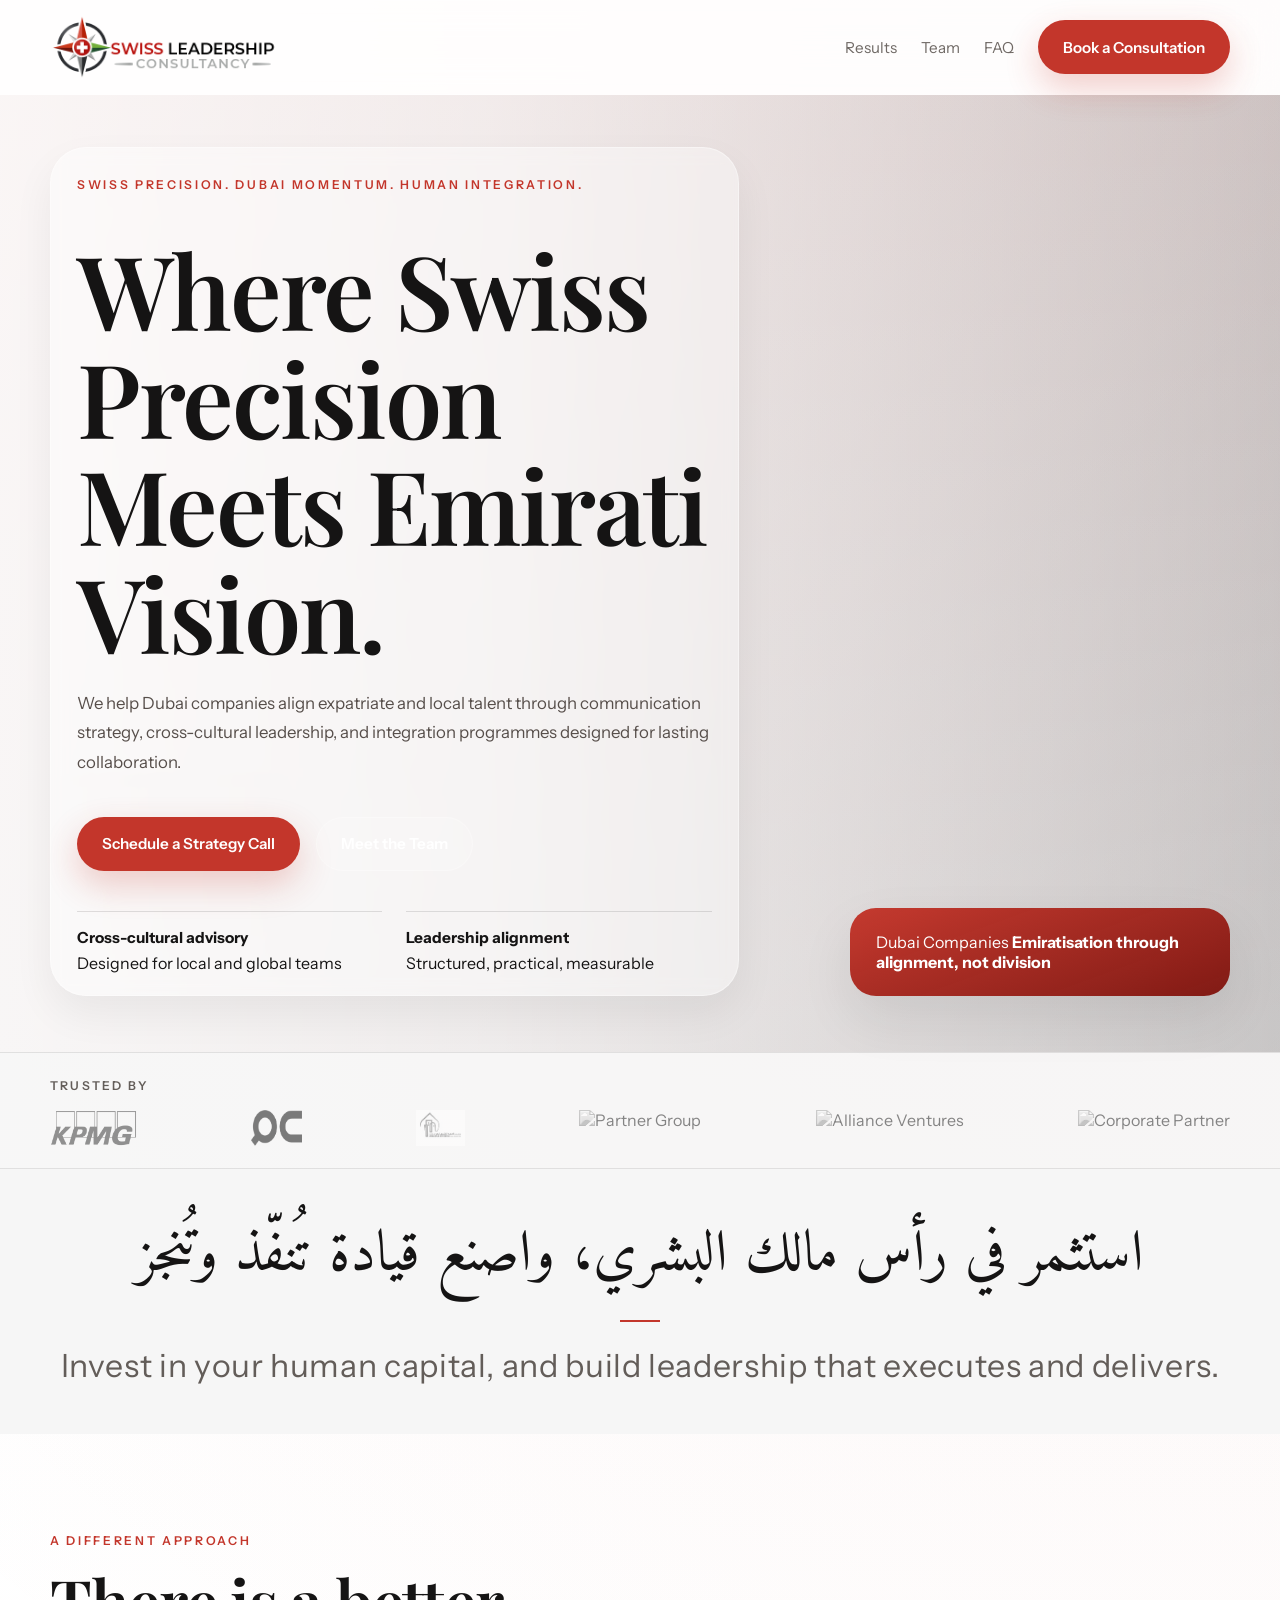
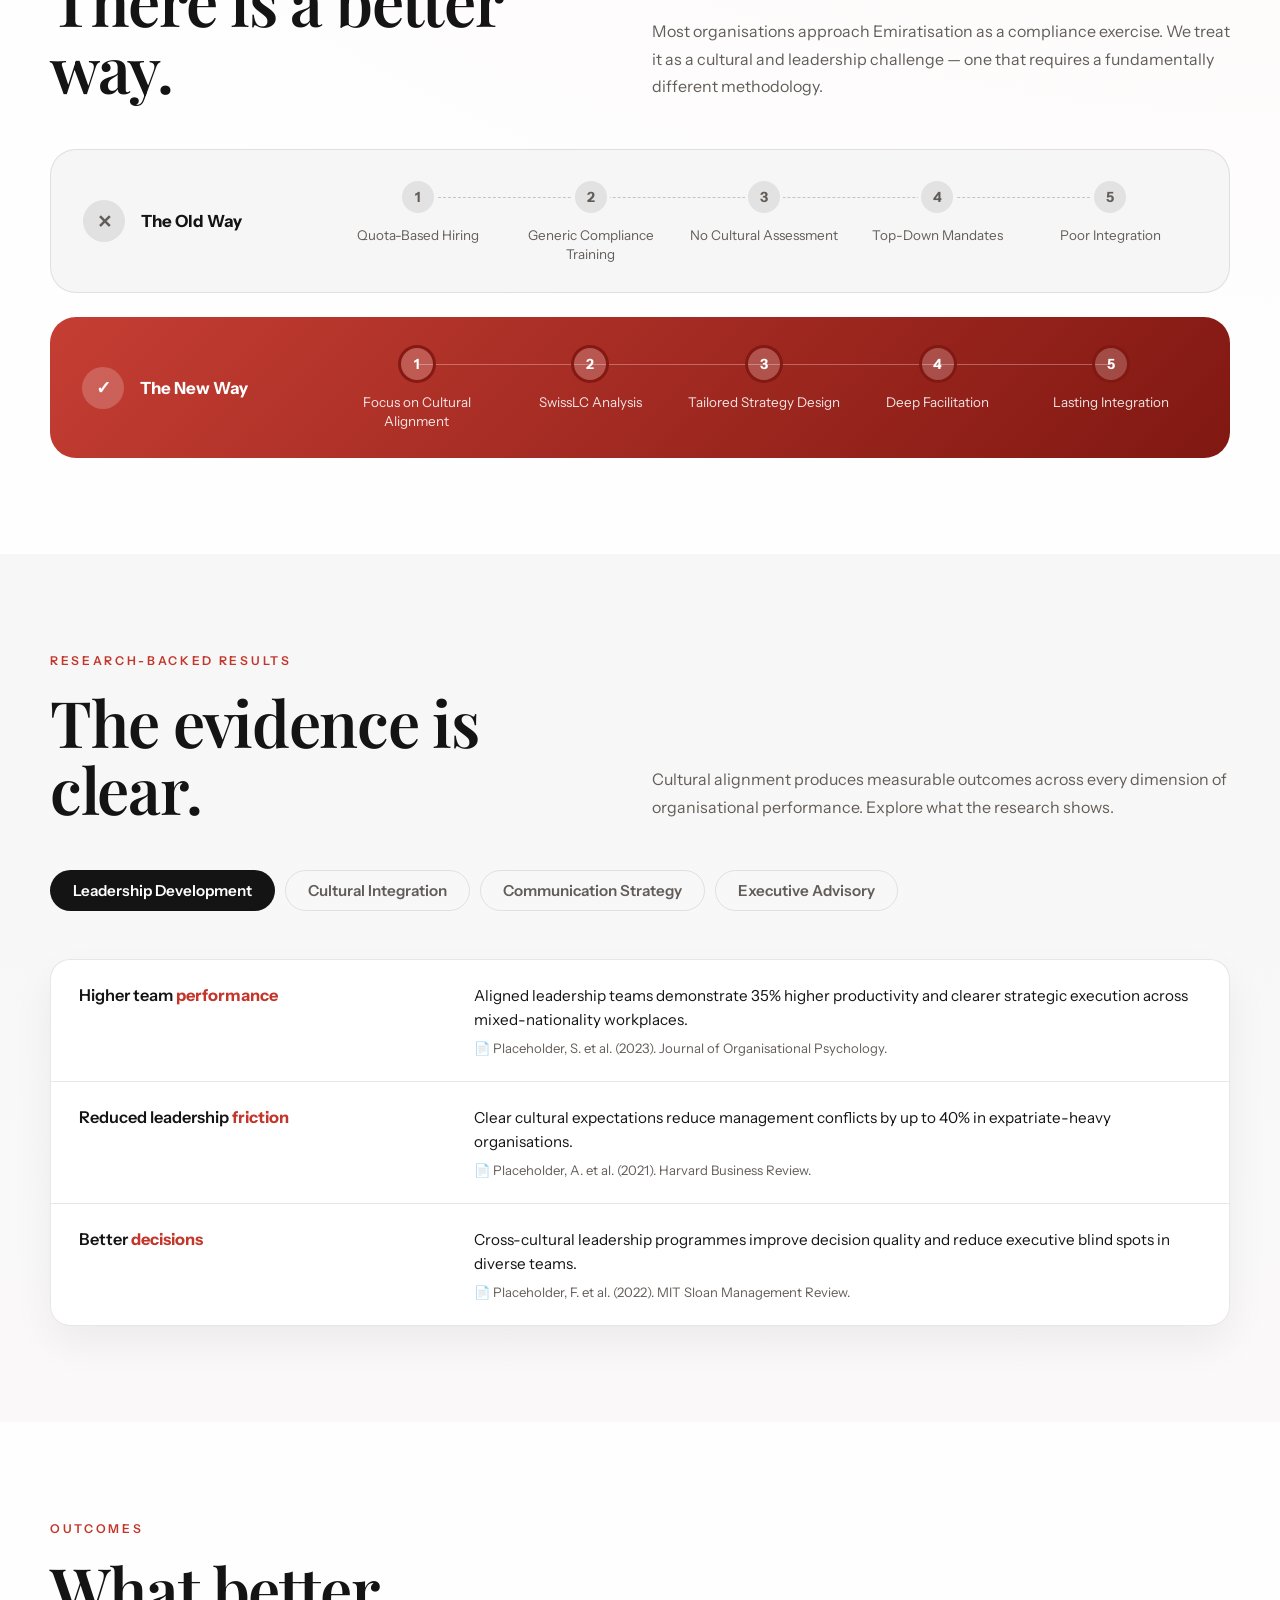
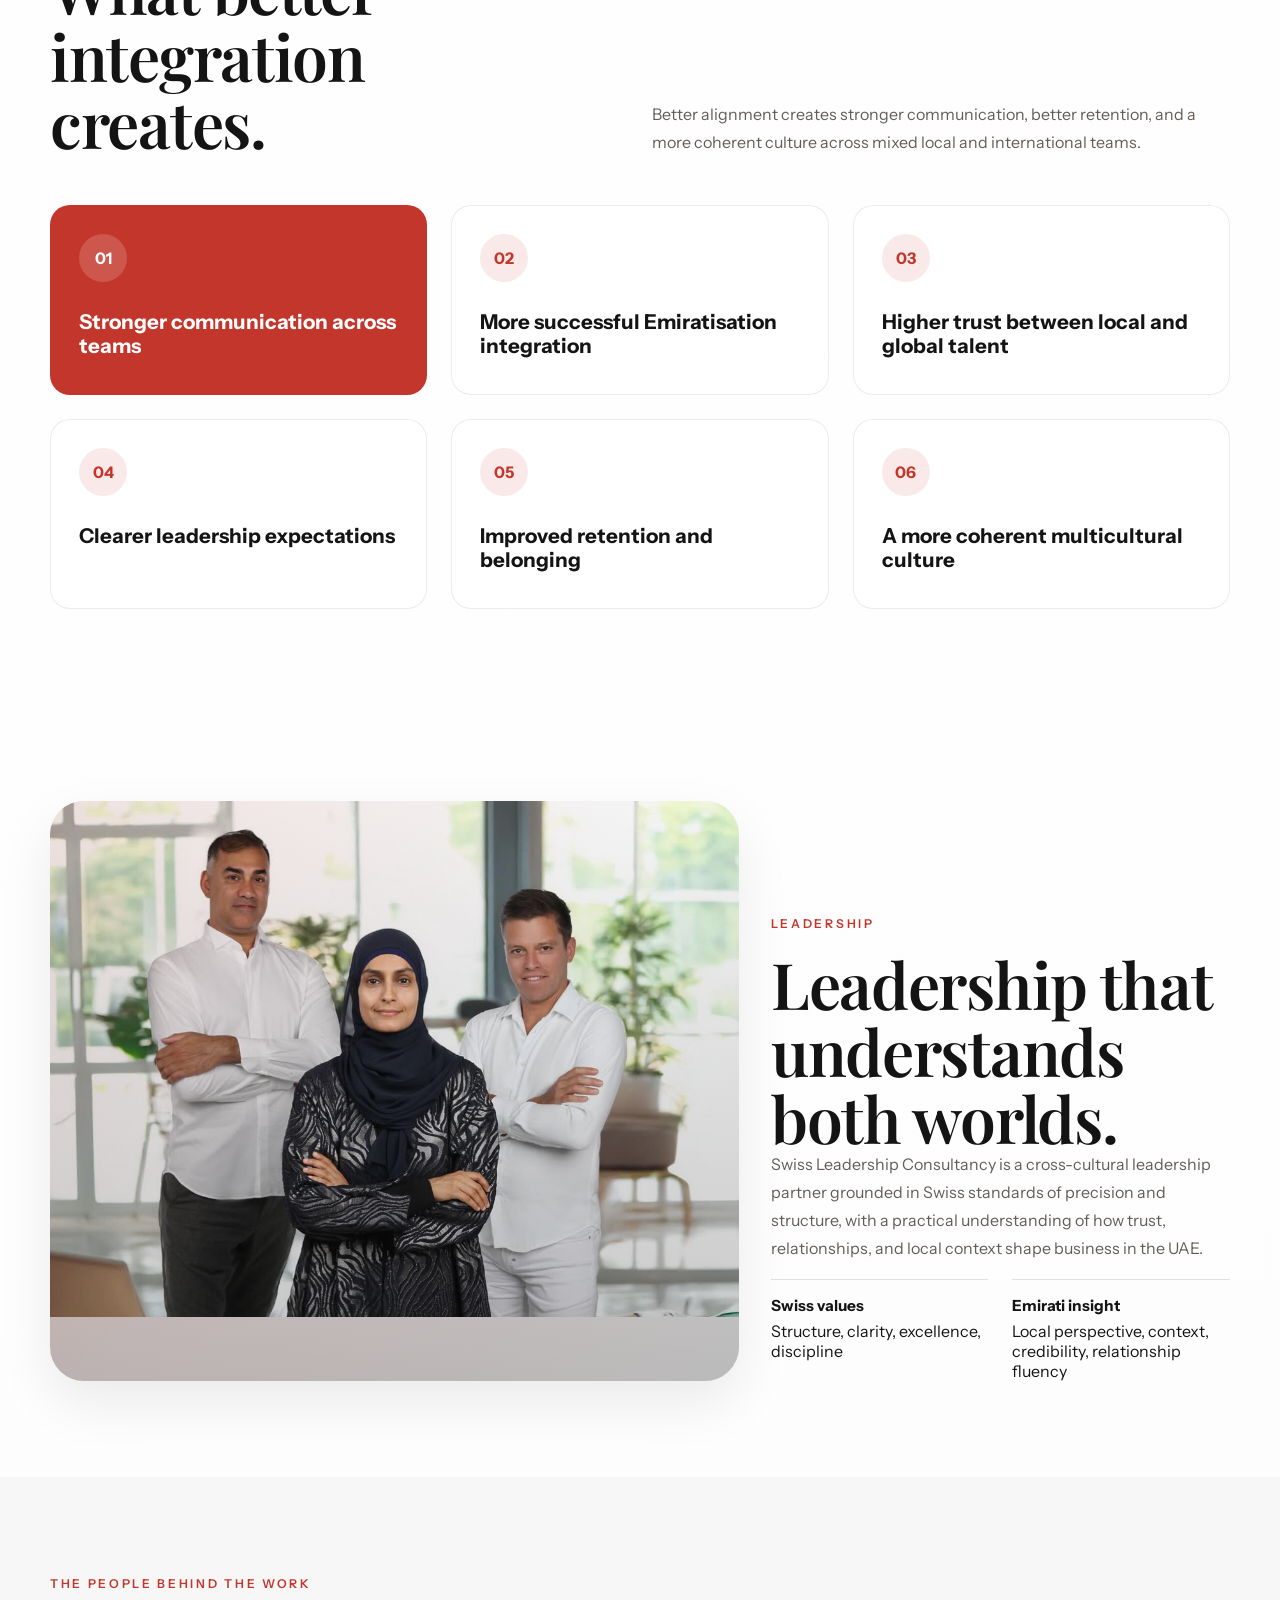
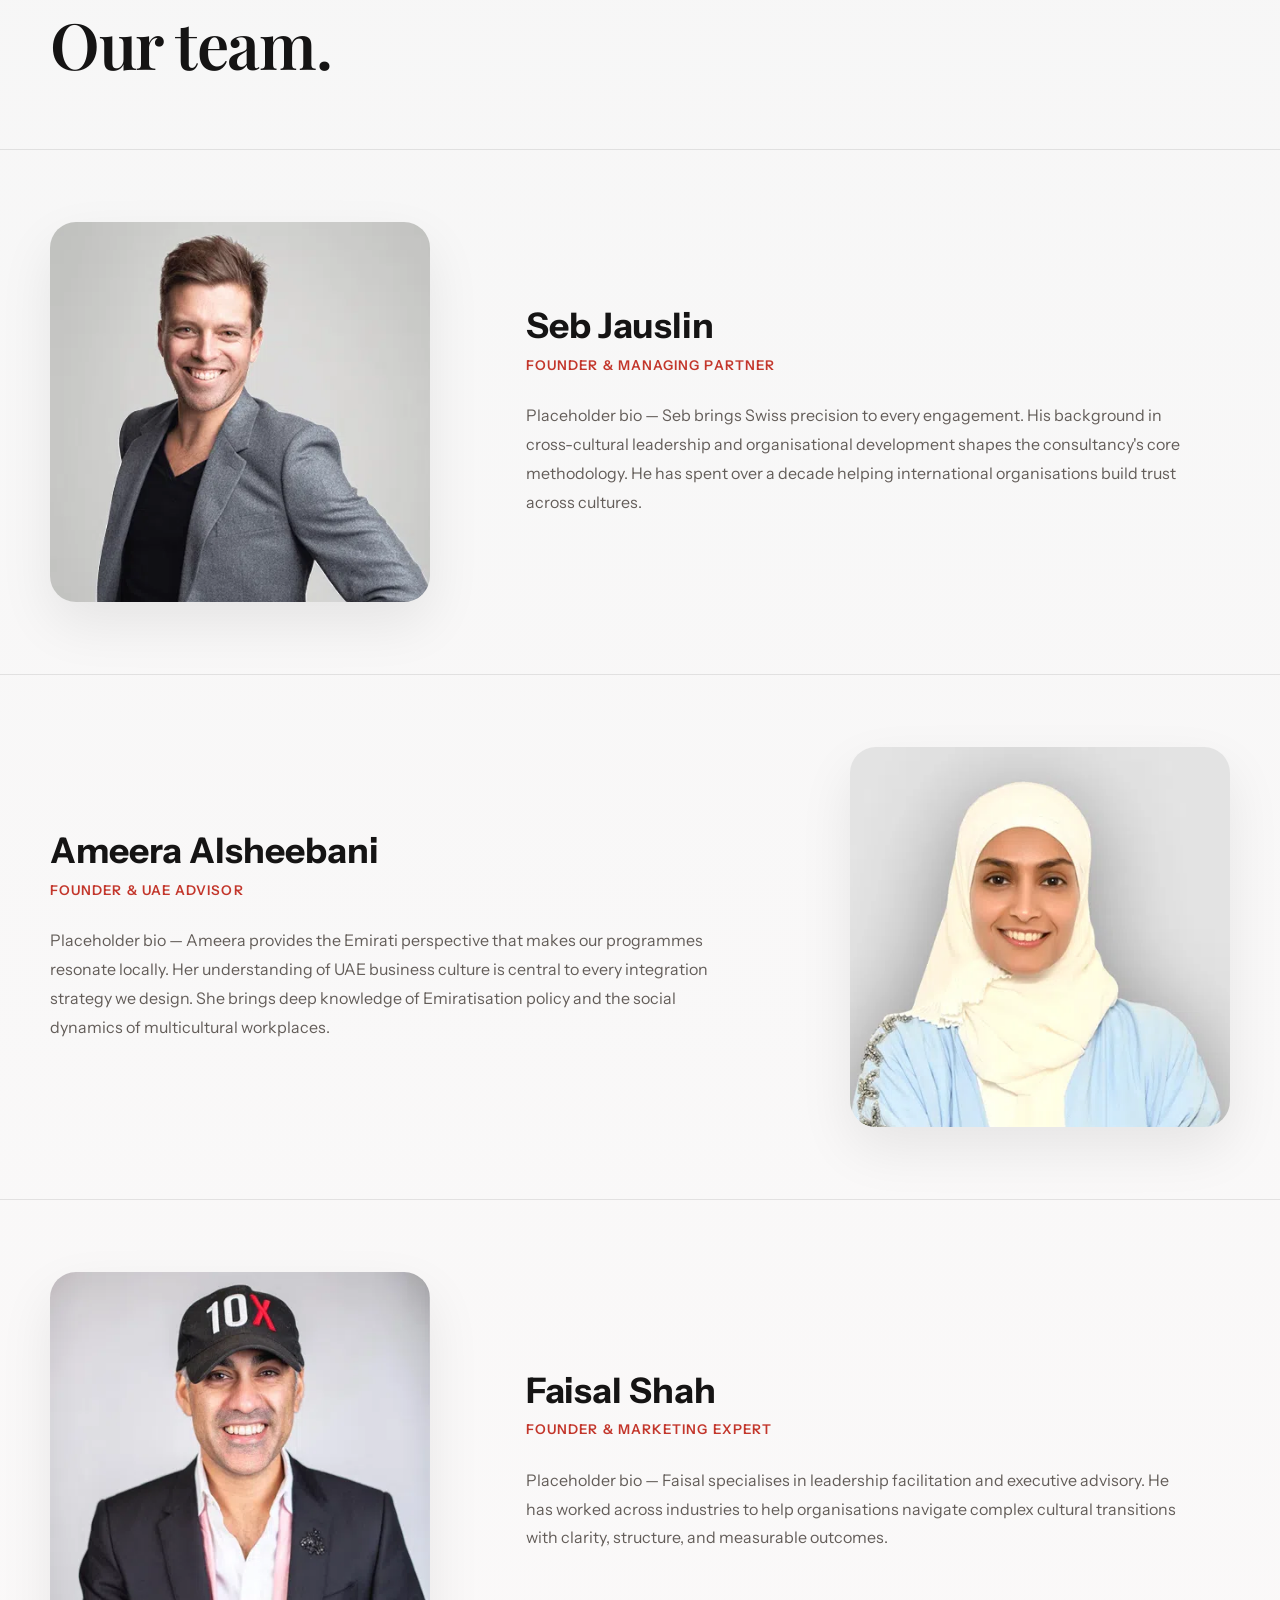
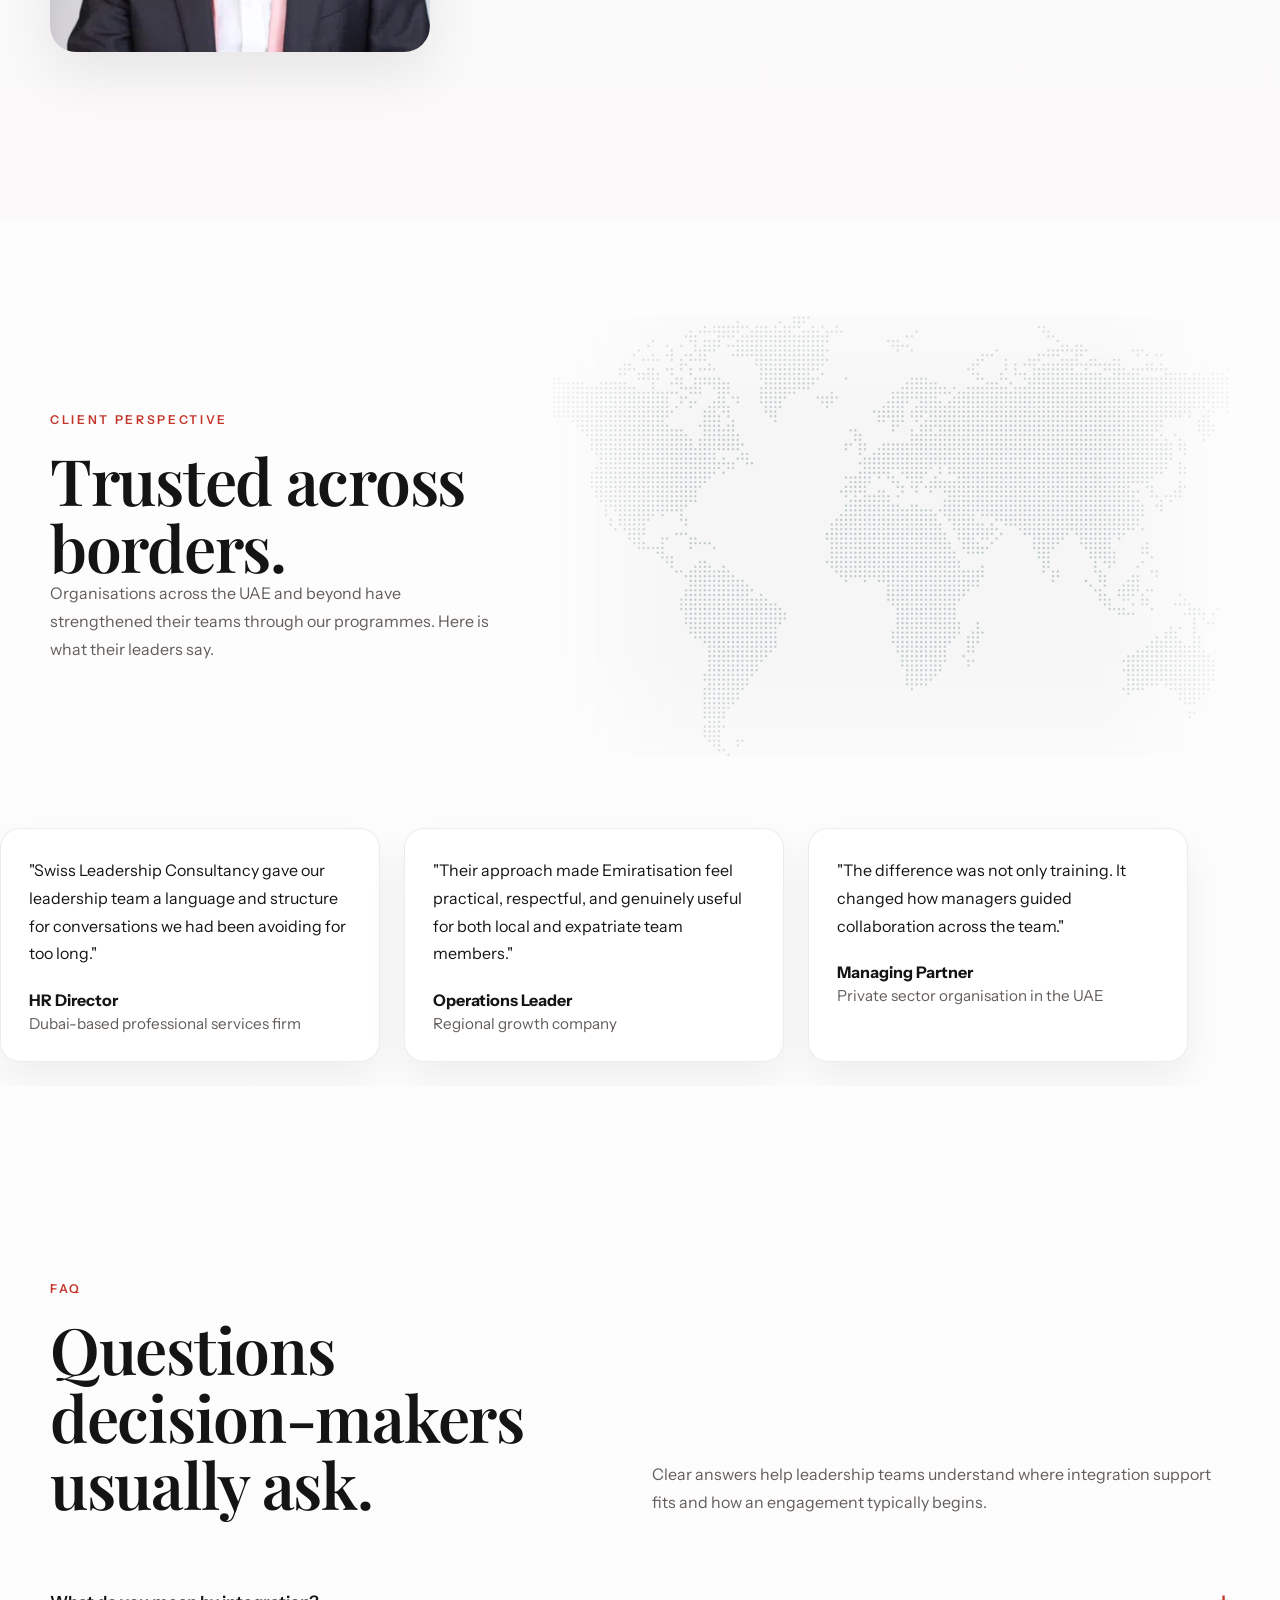
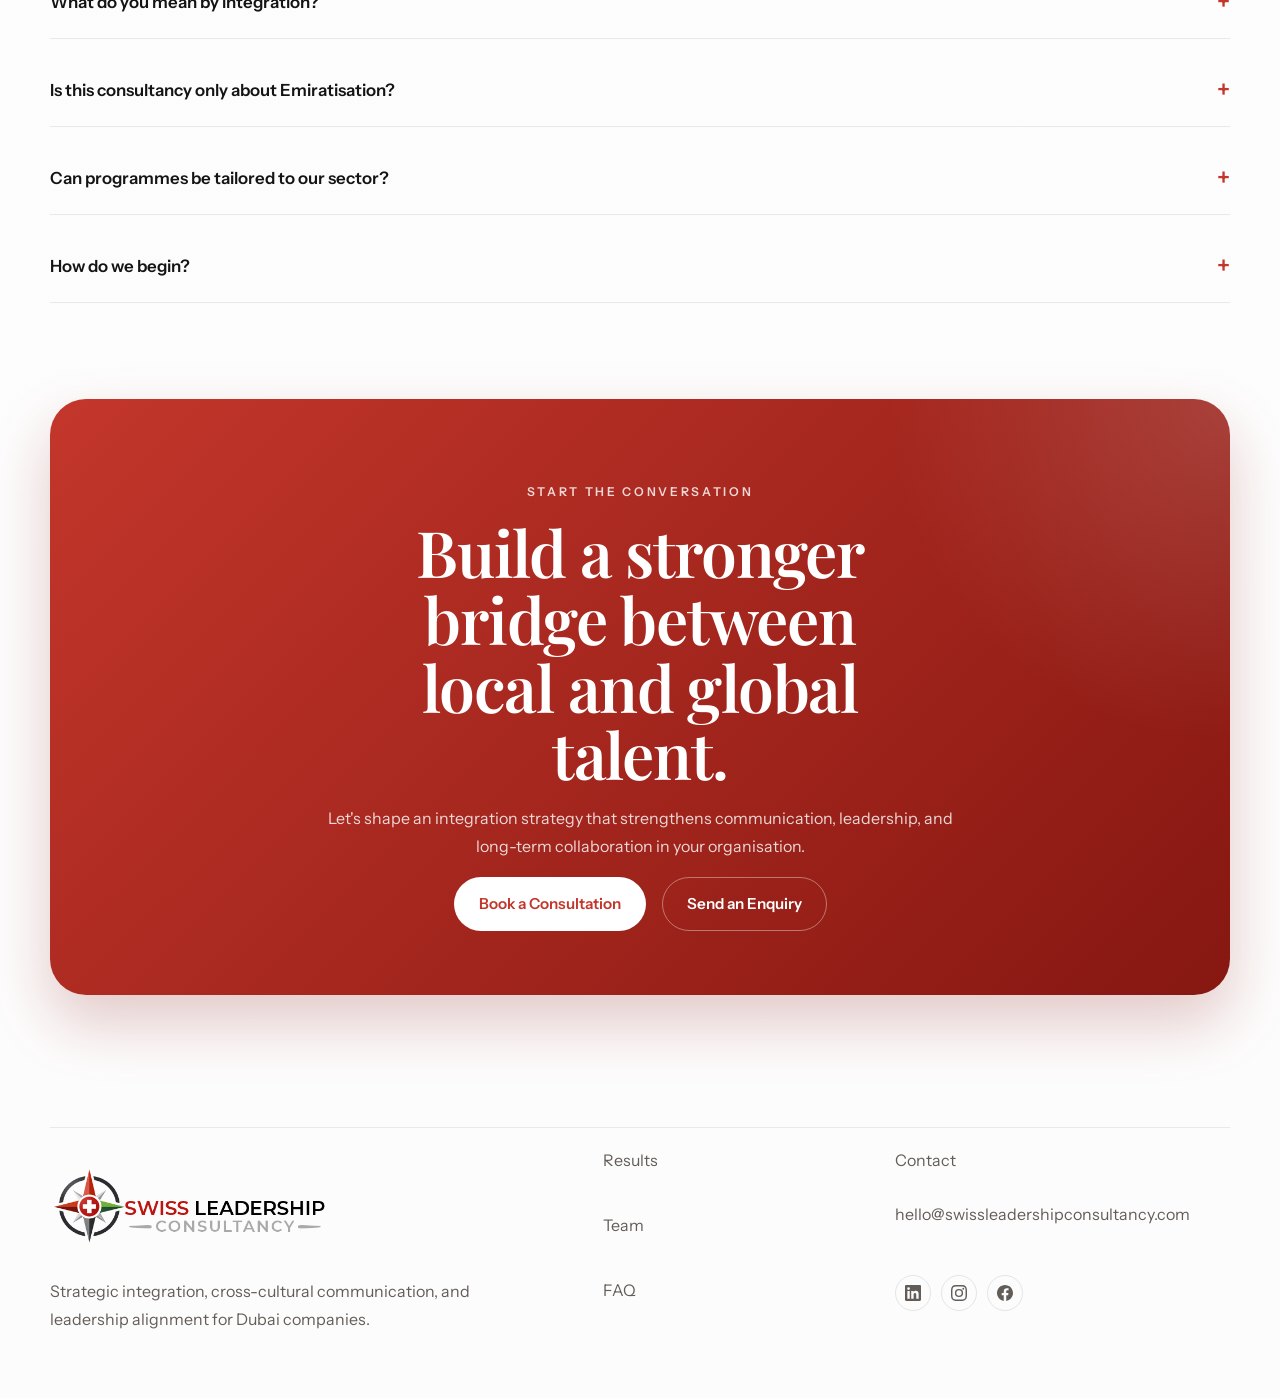
==== commit 1b92c017: "Add logo images, enlarge testimonial map, user text edits - Add kpmg.png, oncloud.png, alsheebani.jp" ====
--- a/index.html
+++ b/index.html
@@ -129,7 +129,7 @@
           <div class="brands-strip__logos">
             <img class="brand-logo-item" src="assets/logos/kpmg.png" alt="KPMG" height="36" />
             <img class="brand-logo-item" src="assets/logos/oncloud.png" alt="onCloud" height="36" />
-            <img class="brand-logo-item" src="assets/logos/alsheebani.png" alt="Al Sheebani Real Estate" height="36" />
+            <img class="brand-logo-item" src="assets/logos/alsheebani.jpeg" alt="Al Sheebani Real Estate" height="36" />
             <img class="brand-logo-item" src="assets/logos/placeholder-1.png" alt="Partner Group" height="36" />
             <img class="brand-logo-item" src="assets/logos/placeholder-2.png" alt="Alliance Ventures" height="36" />
             <img class="brand-logo-item" src="assets/logos/placeholder-3.png" alt="Corporate Partner" height="36" />
@@ -461,7 +461,7 @@
             </div>
             <div class="about-person__body">
               <h3 class="about-person__name">Ameera Alsheebani</h3>
-              <p class="about-person__title">Partner &amp; UAE Advisor</p>
+              <p class="about-person__title">Founder &amp; UAE Advisor</p>
               <p class="about-person__bio">Placeholder bio — Ameera provides the Emirati perspective that makes our programmes resonate locally. Her understanding of UAE business culture is central to every integration strategy we design. She brings deep knowledge of Emiratisation policy and the social dynamics of multicultural workplaces.</p>
             </div>
           </div>
@@ -474,7 +474,7 @@
             </div>
             <div class="about-person__body">
               <h3 class="about-person__name">Faisal Shah</h3>
-              <p class="about-person__title">Senior Consultant</p>
+              <p class="about-person__title">Founder &amp; Marketing Expert</p>
               <p class="about-person__bio">Placeholder bio — Faisal specialises in leadership facilitation and executive advisory. He has worked across industries to help organisations navigate complex cultural transitions with clarity, structure, and measurable outcomes.</p>
             </div>
           </div>
--- a/styles.css
+++ b/styles.css
@@ -1292,7 +1292,7 @@
 }
 
 .testimonial-world-map {
-  height: 280px;
+  height: 440px;
   border-radius: var(--radius-lg);
   overflow: hidden;
   position: relative;
@@ -1304,7 +1304,7 @@
   height: 100%;
   object-fit: cover;
   object-position: center;
-  opacity: 0.55;
+  opacity: 0.6;
 }
 
 .testimonial-world-map::after {
@@ -1356,7 +1356,7 @@
   }
 
   .testimonial-world-map {
-    height: 200px;
+    height: 300px;
   }
 
   .about-person__grid,
